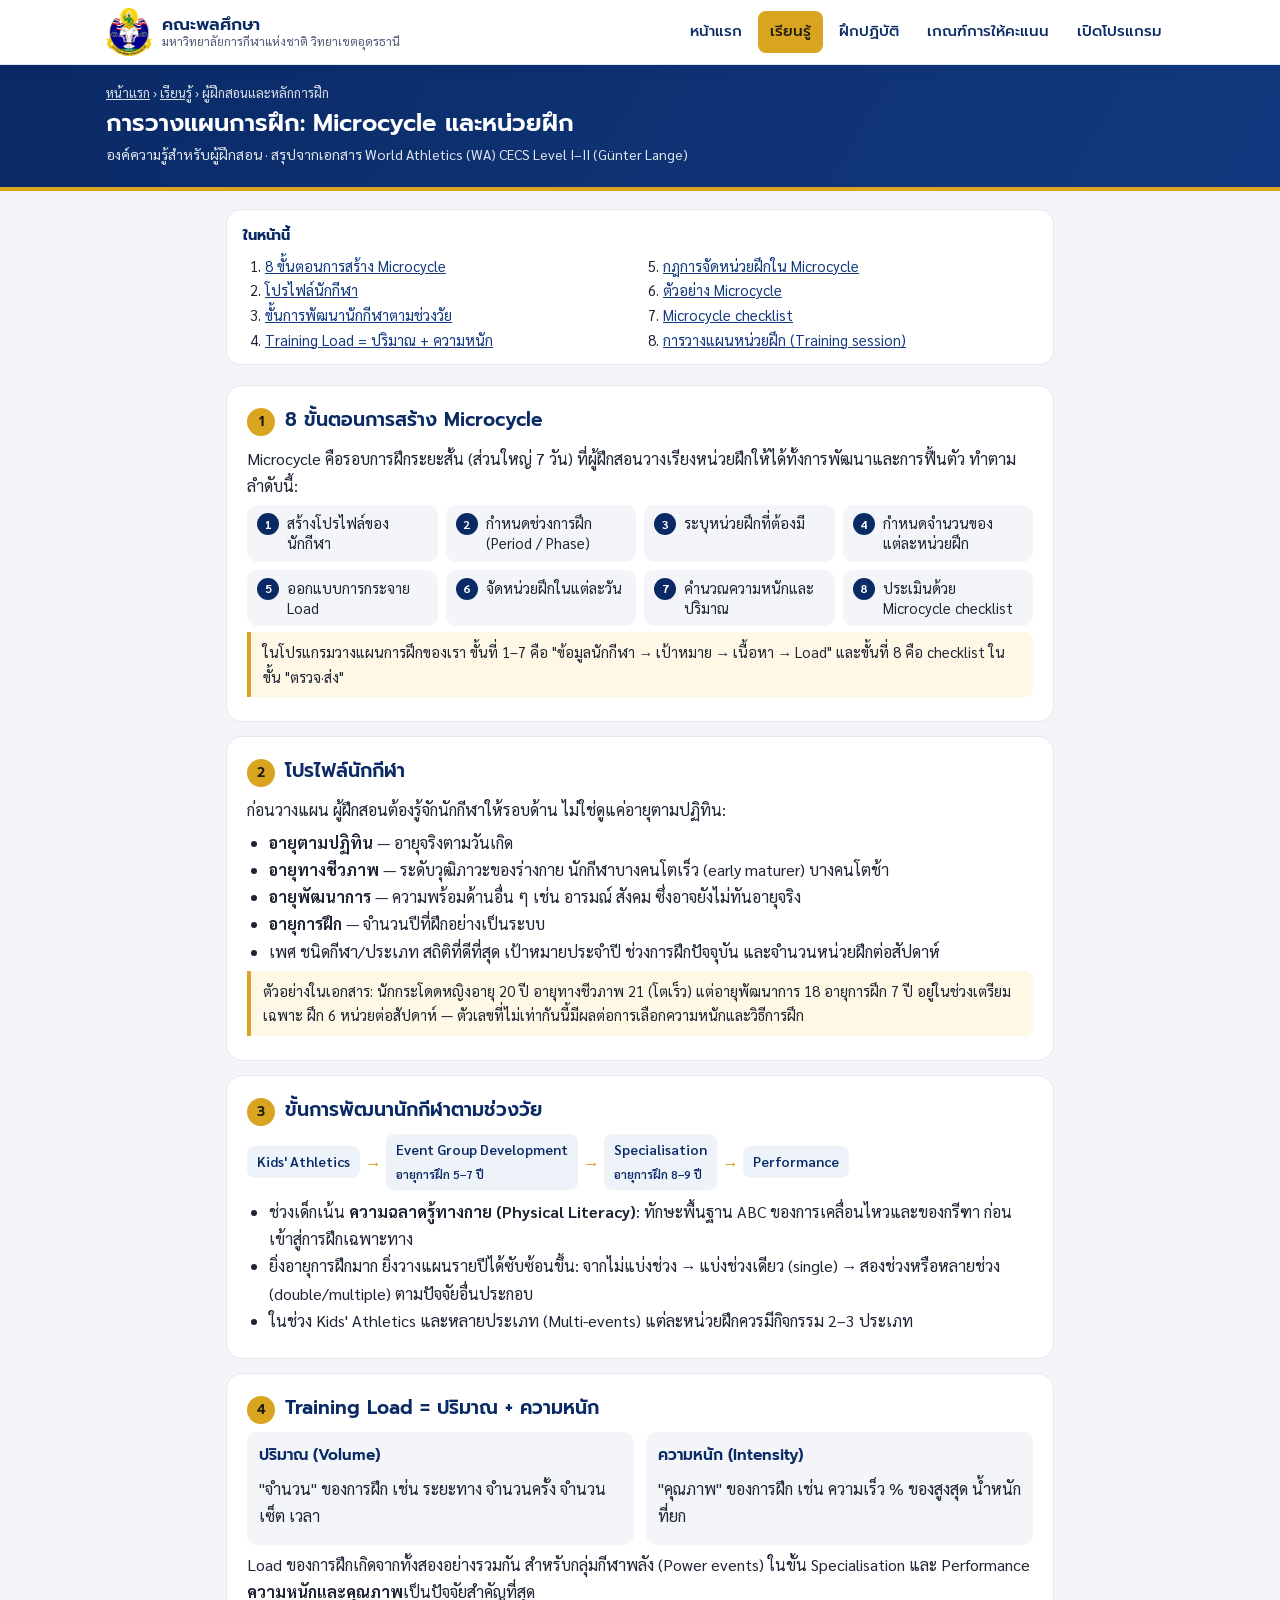
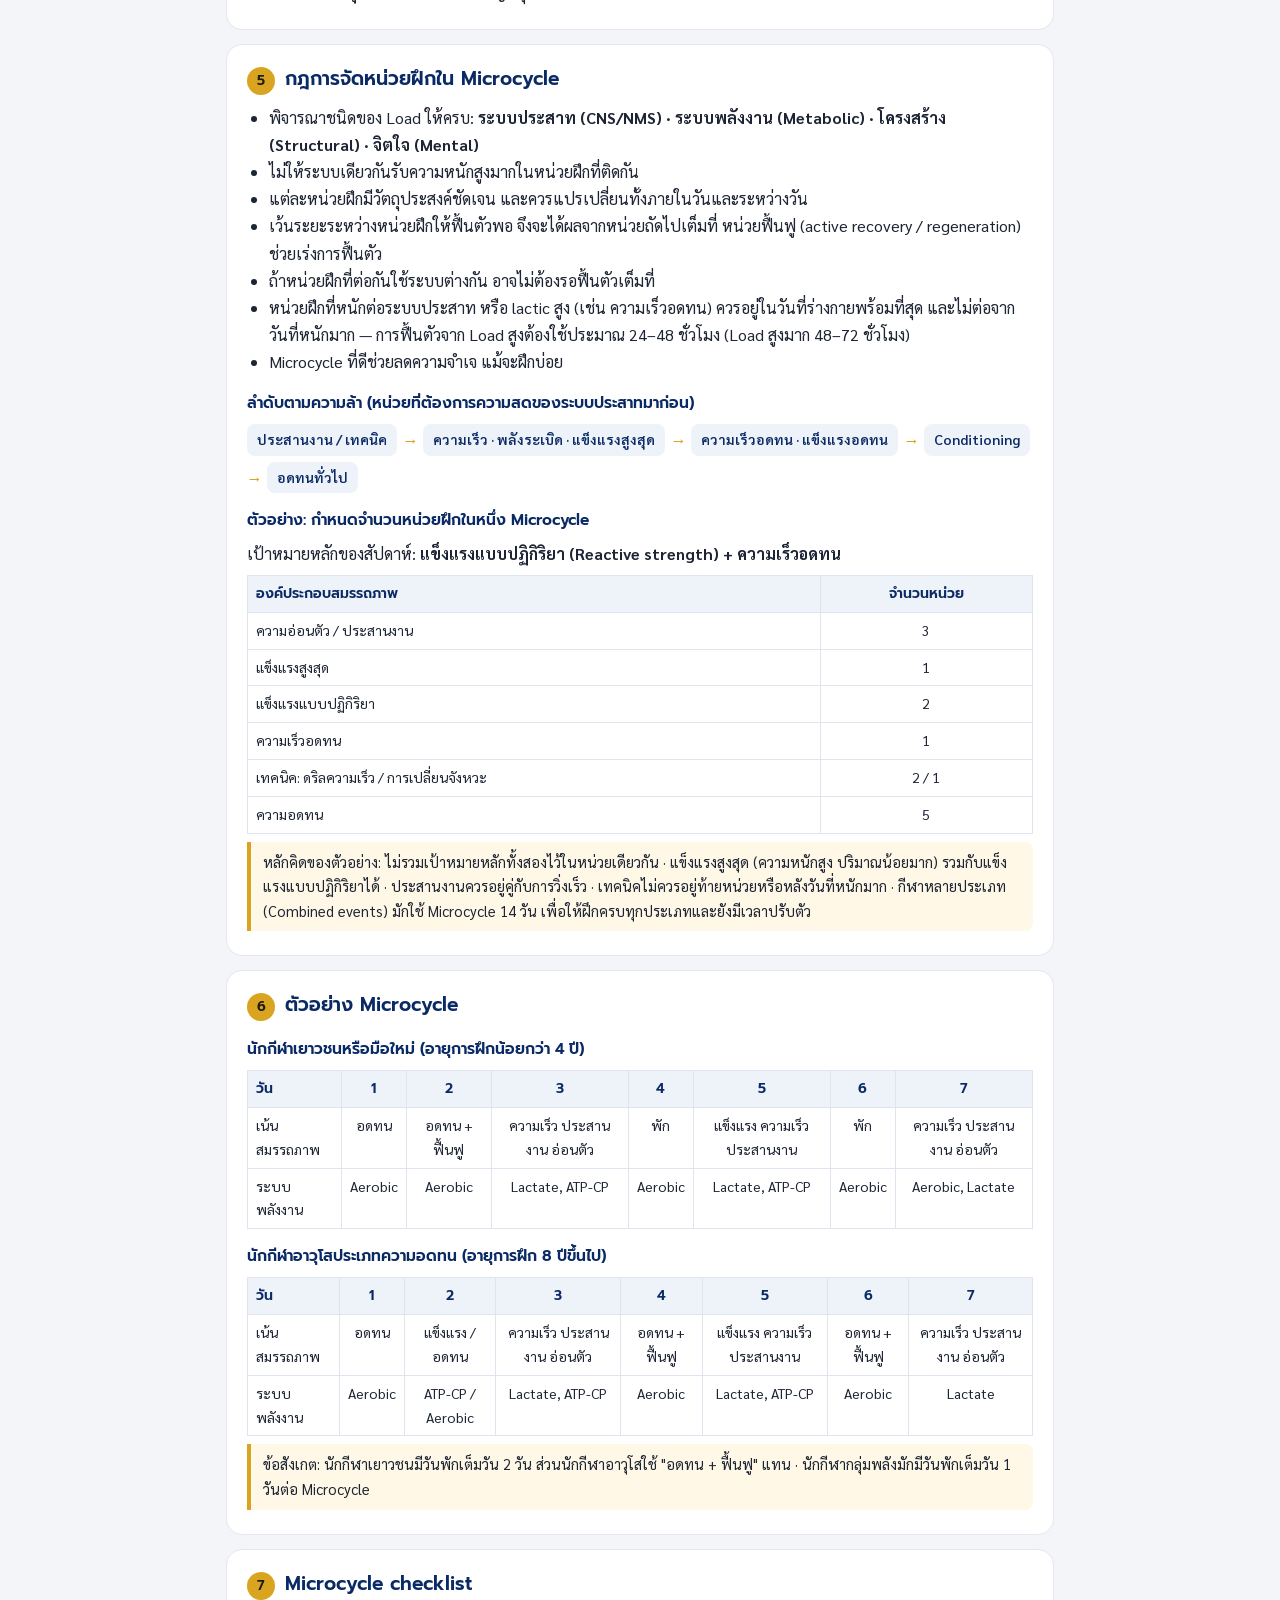
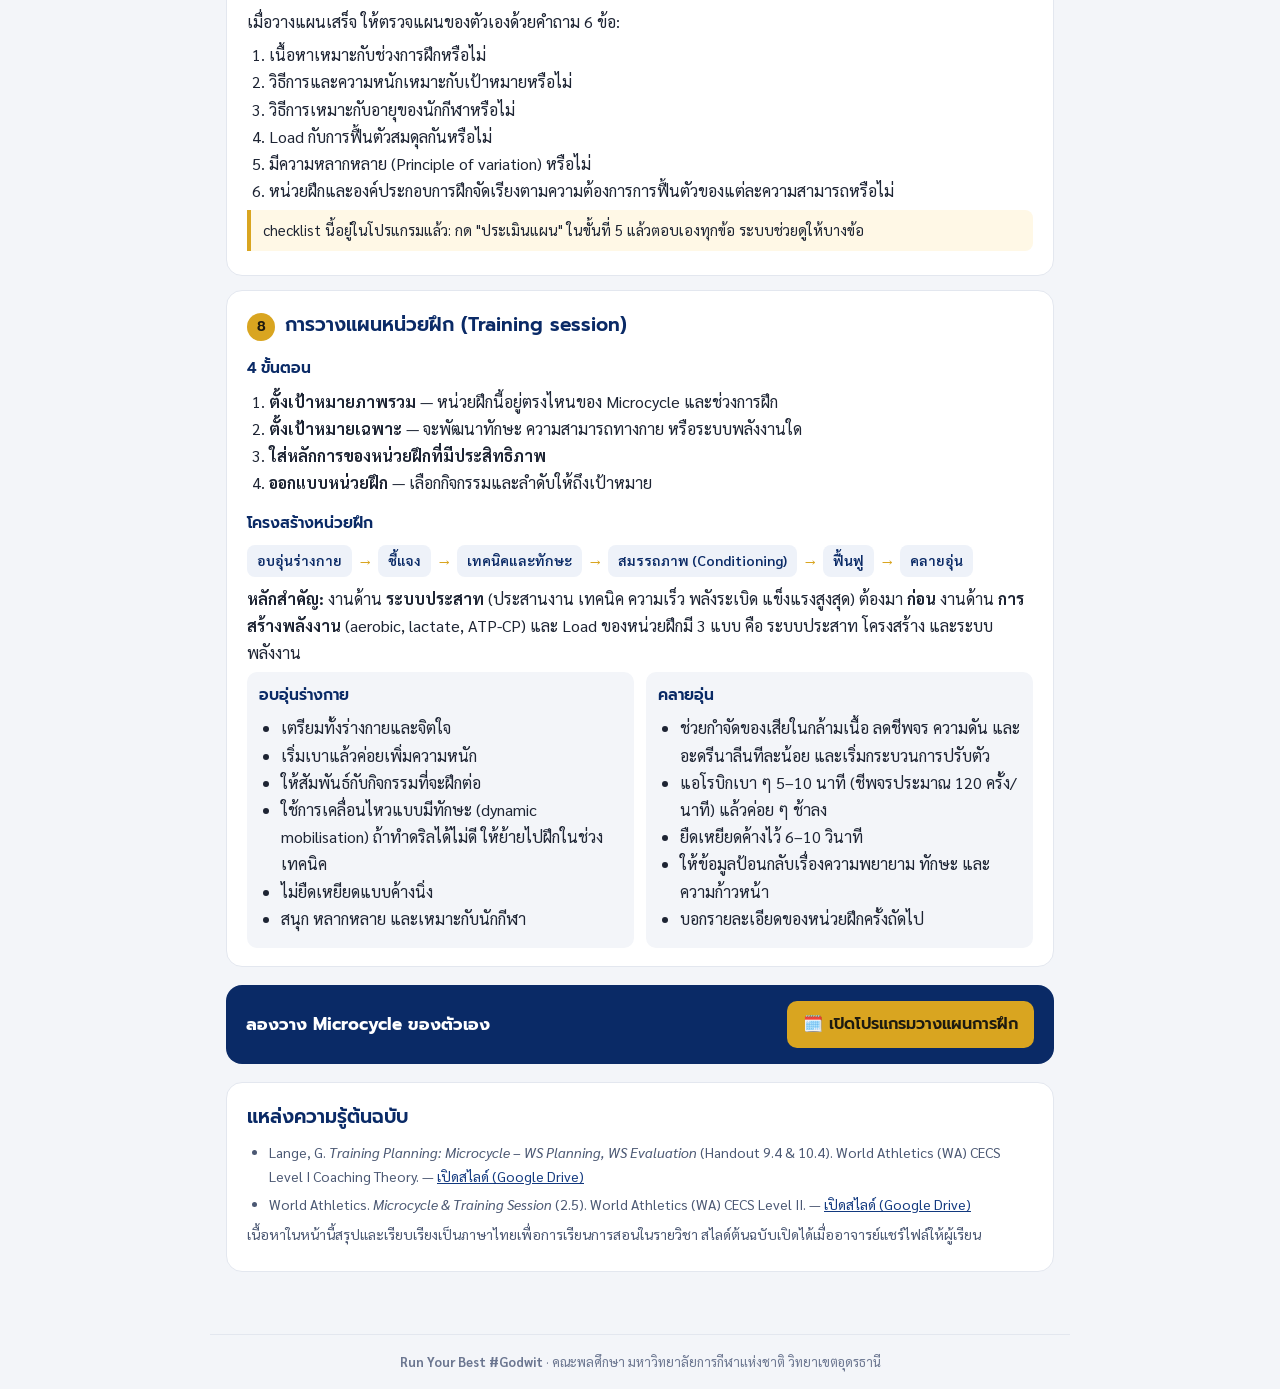
==== learn-planning.html @ 6d419b67 "Add knowledge page: training planning (microcycle and training session) Thai summary of the WA CECS " ====
<!DOCTYPE html>
<html lang="th">
<head>
<meta charset="utf-8">
<meta name="viewport" content="width=device-width, initial-scale=1">
<title>การวางแผนการฝึก: Microcycle และหน่วยฝึก · คณะพลศึกษา</title>
<meta name="description" content="องค์ความรู้สำหรับผู้ฝึกสอน: 8 ขั้นตอนการสร้าง Microcycle, โปรไฟล์นักกีฬา, Training Load, ตัวอย่าง Microcycle, checklist และการวางแผนหน่วยฝึก (World Athletics CECS)">
<style>
  /* หน้าองค์ความรู้: สรุปภาษาไทยจากเอกสารประกอบการสอน World Athletics CECS (G. Lange) — ใช้ theme.css ร่วมกับหน้าแรก */
  * { box-sizing: border-box; }
  body { margin: 0; color: #1d2433; line-height: 1.7; }
  main { max-width: 860px; margin: 0 auto; padding: 18px 16px 48px; }
  a { color: var(--brand-navy-2); }
  .toc { background: #fff; border: 1px solid #e3e7ef; border-radius: 14px; padding: 12px 16px; margin-bottom: 20px; font-size: 14.5px; }
  .toc b { font-family: 'Prompt', sans-serif; color: var(--brand-navy); }
  .toc ol { margin: 6px 0 0; padding-left: 22px; columns: 2; column-gap: 24px; }
  .toc li { break-inside: avoid; }
  section.k { background: #fff; border: 1px solid #e3e7ef; border-radius: 16px; padding: 18px 20px; margin-bottom: 14px; scroll-margin-top: 80px; }
  section.k h2 { margin: 0 0 8px; font-size: 19px; color: var(--brand-navy); display: flex; gap: 10px; align-items: baseline; }
  section.k h2 .no { flex: none; width: 28px; height: 28px; border-radius: 50%; background: var(--brand-gold); color: #1d1a10; display: grid; place-items: center; font-size: 14px; }
  section.k h3 { font-family: 'Prompt', sans-serif; font-weight: 600; font-size: 15.5px; color: var(--brand-navy); margin: 14px 0 4px; }
  section.k p { margin: 6px 0; }
  section.k ul, section.k ol { margin: 6px 0; padding-left: 22px; }
  .steps8 { counter-reset: s; list-style: none; padding: 0 !important; display: grid; grid-template-columns: repeat(auto-fill, minmax(180px, 1fr)); gap: 8px; }
  .steps8 li { counter-increment: s; background: #f3f5f9; border-radius: 10px; padding: 8px 10px 8px 40px; position: relative; font-size: 14.5px; line-height: 1.4; }
  .steps8 li::before { content: counter(s); position: absolute; left: 10px; top: 8px; width: 22px; height: 22px; border-radius: 50%; background: var(--brand-navy); color: #fff; display: grid; place-items: center; font-size: 12px; font-weight: 700; }
  .tbl { overflow-x: auto; margin: 8px 0; }
  table { border-collapse: collapse; width: 100%; font-size: 14px; min-width: 520px; }
  th, td { border: 1px solid #dfe4ee; padding: 6px 8px; text-align: center; vertical-align: top; }
  th { background: #eef2f9; color: var(--brand-navy); font-family: 'Prompt', sans-serif; font-weight: 600; }
  td.l, th.l { text-align: left; }
  .flow { display: flex; flex-wrap: wrap; gap: 6px; align-items: center; margin: 8px 0; }
  .flow span { background: #eef2f9; color: var(--brand-navy); border-radius: 8px; padding: 4px 10px; font-size: 14px; font-weight: 600; }
  .flow b { color: var(--brand-gold); }
  .note { background: #fff8e6; border-left: 4px solid var(--brand-gold); padding: 8px 12px; border-radius: 0 8px 8px 0; font-size: 14.5px; margin: 10px 0; }
  .two { display: grid; grid-template-columns: 1fr 1fr; gap: 12px; }
  .two > div { background: #f3f5f9; border-radius: 10px; padding: 10px 12px; }
  .two h3 { margin-top: 0 !important; }
  .try { display: flex; flex-wrap: wrap; gap: 10px; align-items: center; justify-content: space-between; background: var(--brand-navy); color: #fff; border-radius: 16px; padding: 16px 20px; margin: 18px 0; }
  .try b { font-family: 'Prompt', sans-serif; font-size: 17px; }
  .try a { background: var(--brand-gold); color: #1d1a10; text-decoration: none; font-family: 'Prompt', sans-serif; font-weight: 600; padding: 10px 16px; border-radius: 10px; }
  .src { font-size: 14px; color: #4b5873; }
  .src li { margin-bottom: 4px; }
  footer { max-width: 860px; margin: 0 auto; padding: 16px; border-top: 1px solid #e3e7ef; color: #6b7690; font-size: 13px; text-align: center; }
  @media (max-width: 640px) { .toc ol { columns: 1; } .two { grid-template-columns: 1fr; } section.k { padding: 14px; } }
</style>
<link rel="stylesheet" href="theme.css">
<link rel="icon" href="logo-mark.png">
</head>
<body>
<header class="site"><div class="wrap">
  <a class="brand" href="index.html"><img src="logo-mark.png" alt="ตรามหาวิทยาลัยการกีฬาแห่งชาติ"><span><b>คณะพลศึกษา</b><small>มหาวิทยาลัยการกีฬาแห่งชาติ วิทยาเขตอุดรธานี</small></span></a>
  <nav aria-label="เมนูหลัก"><a href="index.html">หน้าแรก</a><a href="index.html#learn" aria-current="page">เรียนรู้</a><a href="index.html#practice">ฝึกปฏิบัติ</a><a href="index.html#rubric">เกณฑ์การให้คะแนน</a><a href="planner.html">เปิดโปรแกรม</a></nav>
</div></header>
<section class="band"><div class="wrap"><div class="titles"><div class="crumb"><a href="index.html">หน้าแรก</a> › <a href="index.html#learn">เรียนรู้</a> › ผู้ฝึกสอนและหลักการฝึก</div><h1>การวางแผนการฝึก: Microcycle และหน่วยฝึก</h1><p>องค์ความรู้สำหรับผู้ฝึกสอน · สรุปจากเอกสาร World Athletics (WA) CECS Level I–II (Günter Lange)</p></div></div></section>

<main>
  <nav class="toc" aria-label="สารบัญ"><b>ในหน้านี้</b>
    <ol>
      <li><a href="#s1">8 ขั้นตอนการสร้าง Microcycle</a></li>
      <li><a href="#s2">โปรไฟล์นักกีฬา</a></li>
      <li><a href="#s3">ขั้นการพัฒนานักกีฬาตามช่วงวัย</a></li>
      <li><a href="#s4">Training Load = ปริมาณ + ความหนัก</a></li>
      <li><a href="#s5">กฎการจัดหน่วยฝึกใน Microcycle</a></li>
      <li><a href="#s6">ตัวอย่าง Microcycle</a></li>
      <li><a href="#s7">Microcycle checklist</a></li>
      <li><a href="#s8">การวางแผนหน่วยฝึก (Training session)</a></li>
    </ol>
  </nav>

  <section class="k" id="s1"><h2><span class="no">1</span>8 ขั้นตอนการสร้าง Microcycle</h2>
    <p>Microcycle คือรอบการฝึกระยะสั้น (ส่วนใหญ่ 7 วัน) ที่ผู้ฝึกสอนวางเรียงหน่วยฝึกให้ได้ทั้งการพัฒนาและการฟื้นตัว ทำตามลำดับนี้:</p>
    <ol class="steps8">
      <li>สร้างโปรไฟล์ของนักกีฬา</li>
      <li>กำหนดช่วงการฝึก (Period / Phase)</li>
      <li>ระบุหน่วยฝึกที่ต้องมี</li>
      <li>กำหนดจำนวนของแต่ละหน่วยฝึก</li>
      <li>ออกแบบการกระจาย Load</li>
      <li>จัดหน่วยฝึกในแต่ละวัน</li>
      <li>คำนวณความหนักและปริมาณ</li>
      <li>ประเมินด้วย Microcycle checklist</li>
    </ol>
    <p class="note">ในโปรแกรมวางแผนการฝึกของเรา ขั้นที่ 1–7 คือ "ข้อมูลนักกีฬา → เป้าหมาย → เนื้อหา → Load" และขั้นที่ 8 คือ checklist ในขั้น "ตรวจ·ส่ง"</p>
  </section>

  <section class="k" id="s2"><h2><span class="no">2</span>โปรไฟล์นักกีฬา</h2>
    <p>ก่อนวางแผน ผู้ฝึกสอนต้องรู้จักนักกีฬาให้รอบด้าน ไม่ใช่ดูแค่อายุตามปฏิทิน:</p>
    <ul>
      <li><b>อายุตามปฏิทิน</b> — อายุจริงตามวันเกิด</li>
      <li><b>อายุทางชีวภาพ</b> — ระดับวุฒิภาวะของร่างกาย นักกีฬาบางคนโตเร็ว (early maturer) บางคนโตช้า</li>
      <li><b>อายุพัฒนาการ</b> — ความพร้อมด้านอื่น ๆ เช่น อารมณ์ สังคม ซึ่งอาจยังไม่ทันอายุจริง</li>
      <li><b>อายุการฝึก</b> — จำนวนปีที่ฝึกอย่างเป็นระบบ</li>
      <li>เพศ ชนิดกีฬา/ประเภท สถิติที่ดีที่สุด เป้าหมายประจำปี ช่วงการฝึกปัจจุบัน และจำนวนหน่วยฝึกต่อสัปดาห์</li>
    </ul>
    <p class="note">ตัวอย่างในเอกสาร: นักกระโดดหญิงอายุ 20 ปี อายุทางชีวภาพ 21 (โตเร็ว) แต่อายุพัฒนาการ 18 อายุการฝึก 7 ปี อยู่ในช่วงเตรียมเฉพาะ ฝึก 6 หน่วยต่อสัปดาห์ — ตัวเลขที่ไม่เท่ากันนี้มีผลต่อการเลือกความหนักและวิธีการฝึก</p>
  </section>

  <section class="k" id="s3"><h2><span class="no">3</span>ขั้นการพัฒนานักกีฬาตามช่วงวัย</h2>
    <div class="flow"><span>Kids' Athletics</span><b>→</b><span>Event Group Development<br><small>อายุการฝึก 5–7 ปี</small></span><b>→</b><span>Specialisation<br><small>อายุการฝึก 8–9 ปี</small></span><b>→</b><span>Performance</span></div>
    <ul>
      <li>ช่วงเด็กเน้น <b>ความฉลาดรู้ทางกาย (Physical Literacy)</b>: ทักษะพื้นฐาน ABC ของการเคลื่อนไหวและของกรีฑา ก่อนเข้าสู่การฝึกเฉพาะทาง</li>
      <li>ยิ่งอายุการฝึกมาก ยิ่งวางแผนรายปีได้ซับซ้อนขึ้น: จากไม่แบ่งช่วง → แบ่งช่วงเดียว (single) → สองช่วงหรือหลายช่วง (double/multiple) ตามปัจจัยอื่นประกอบ</li>
      <li>ในช่วง Kids' Athletics และหลายประเภท (Multi-events) แต่ละหน่วยฝึกควรมีกิจกรรม 2–3 ประเภท</li>
    </ul>
  </section>

  <section class="k" id="s4"><h2><span class="no">4</span>Training Load = ปริมาณ + ความหนัก</h2>
    <div class="two">
      <div><h3>ปริมาณ (Volume)</h3><p>"จำนวน" ของการฝึก เช่น ระยะทาง จำนวนครั้ง จำนวนเซ็ต เวลา</p></div>
      <div><h3>ความหนัก (Intensity)</h3><p>"คุณภาพ" ของการฝึก เช่น ความเร็ว % ของสูงสุด น้ำหนักที่ยก</p></div>
    </div>
    <p>Load ของการฝึกเกิดจากทั้งสองอย่างรวมกัน สำหรับกลุ่มกีฬาพลัง (Power events) ในขั้น Specialisation และ Performance <b>ความหนักและคุณภาพ</b>เป็นปัจจัยสำคัญที่สุด</p>
  </section>

  <section class="k" id="s5"><h2><span class="no">5</span>กฎการจัดหน่วยฝึกใน Microcycle</h2>
    <ul>
      <li>พิจารณาชนิดของ Load ให้ครบ: <b>ระบบประสาท (CNS/NMS) · ระบบพลังงาน (Metabolic) · โครงสร้าง (Structural) · จิตใจ (Mental)</b></li>
      <li>ไม่ให้ระบบเดียวกันรับความหนักสูงมากในหน่วยฝึกที่ติดกัน</li>
      <li>แต่ละหน่วยฝึกมีวัตถุประสงค์ชัดเจน และควรแปรเปลี่ยนทั้งภายในวันและระหว่างวัน</li>
      <li>เว้นระยะระหว่างหน่วยฝึกให้ฟื้นตัวพอ จึงจะได้ผลจากหน่วยถัดไปเต็มที่ หน่วยฟื้นฟู (active recovery / regeneration) ช่วยเร่งการฟื้นตัว</li>
      <li>ถ้าหน่วยฝึกที่ต่อกันใช้ระบบต่างกัน อาจไม่ต้องรอฟื้นตัวเต็มที่</li>
      <li>หน่วยฝึกที่หนักต่อระบบประสาท หรือ lactic สูง (เช่น ความเร็วอดทน) ควรอยู่ในวันที่ร่างกายพร้อมที่สุด และไม่ต่อจากวันที่หนักมาก — การฟื้นตัวจาก Load สูงต้องใช้ประมาณ 24–48 ชั่วโมง (Load สูงมาก 48–72 ชั่วโมง)</li>
      <li>Microcycle ที่ดีช่วยลดความจำเจ แม้จะฝึกบ่อย</li>
    </ul>
    <h3>ลำดับตามความล้า (หน่วยที่ต้องการความสดของระบบประสาทมาก่อน)</h3>
    <div class="flow"><span>ประสานงาน / เทคนิค</span><b>→</b><span>ความเร็ว · พลังระเบิด · แข็งแรงสูงสุด</span><b>→</b><span>ความเร็วอดทน · แข็งแรงอดทน</span><b>→</b><span>Conditioning</span><b>→</b><span>อดทนทั่วไป</span></div>
    <h3>ตัวอย่าง: กำหนดจำนวนหน่วยฝึกในหนึ่ง Microcycle</h3>
    <p>เป้าหมายหลักของสัปดาห์: <b>แข็งแรงแบบปฏิกิริยา (Reactive strength) + ความเร็วอดทน</b></p>
    <div class="tbl"><table><thead><tr><th class="l">องค์ประกอบสมรรถภาพ</th><th>จำนวนหน่วย</th></tr></thead><tbody>
      <tr><td class="l">ความอ่อนตัว / ประสานงาน</td><td>3</td></tr><tr><td class="l">แข็งแรงสูงสุด</td><td>1</td></tr><tr><td class="l">แข็งแรงแบบปฏิกิริยา</td><td>2</td></tr>
      <tr><td class="l">ความเร็วอดทน</td><td>1</td></tr><tr><td class="l">เทคนิค: ดริลความเร็ว / การเปลี่ยนจังหวะ</td><td>2 / 1</td></tr><tr><td class="l">ความอดทน</td><td>5</td></tr>
    </tbody></table></div>
    <p class="note">หลักคิดของตัวอย่าง: ไม่รวมเป้าหมายหลักทั้งสองไว้ในหน่วยเดียวกัน · แข็งแรงสูงสุด (ความหนักสูง ปริมาณน้อยมาก) รวมกับแข็งแรงแบบปฏิกิริยาได้ · ประสานงานควรอยู่คู่กับการวิ่งเร็ว · เทคนิคไม่ควรอยู่ท้ายหน่วยหรือหลังวันที่หนักมาก · กีฬาหลายประเภท (Combined events) มักใช้ Microcycle 14 วัน เพื่อให้ฝึกครบทุกประเภทและยังมีเวลาปรับตัว</p>
  </section>

  <section class="k" id="s6"><h2><span class="no">6</span>ตัวอย่าง Microcycle</h2>
    <h3>นักกีฬาเยาวชนหรือมือใหม่ (อายุการฝึกน้อยกว่า 4 ปี)</h3>
    <div class="tbl"><table><thead><tr><th class="l">วัน</th><th>1</th><th>2</th><th>3</th><th>4</th><th>5</th><th>6</th><th>7</th></tr></thead><tbody>
      <tr><td class="l">เน้นสมรรถภาพ</td><td>อดทน</td><td>อดทน + ฟื้นฟู</td><td>ความเร็ว ประสานงาน อ่อนตัว</td><td>พัก</td><td>แข็งแรง ความเร็ว ประสานงาน</td><td>พัก</td><td>ความเร็ว ประสานงาน อ่อนตัว</td></tr>
      <tr><td class="l">ระบบพลังงาน</td><td>Aerobic</td><td>Aerobic</td><td>Lactate, ATP-CP</td><td>Aerobic</td><td>Lactate, ATP-CP</td><td>Aerobic</td><td>Aerobic, Lactate</td></tr>
    </tbody></table></div>
    <h3>นักกีฬาอาวุโสประเภทความอดทน (อายุการฝึก 8 ปีขึ้นไป)</h3>
    <div class="tbl"><table><thead><tr><th class="l">วัน</th><th>1</th><th>2</th><th>3</th><th>4</th><th>5</th><th>6</th><th>7</th></tr></thead><tbody>
      <tr><td class="l">เน้นสมรรถภาพ</td><td>อดทน</td><td>แข็งแรง / อดทน</td><td>ความเร็ว ประสานงาน อ่อนตัว</td><td>อดทน + ฟื้นฟู</td><td>แข็งแรง ความเร็ว ประสานงาน</td><td>อดทน + ฟื้นฟู</td><td>ความเร็ว ประสานงาน อ่อนตัว</td></tr>
      <tr><td class="l">ระบบพลังงาน</td><td>Aerobic</td><td>ATP-CP / Aerobic</td><td>Lactate, ATP-CP</td><td>Aerobic</td><td>Lactate, ATP-CP</td><td>Aerobic</td><td>Lactate</td></tr>
    </tbody></table></div>
    <p class="note">ข้อสังเกต: นักกีฬาเยาวชนมีวันพักเต็มวัน 2 วัน ส่วนนักกีฬาอาวุโสใช้ "อดทน + ฟื้นฟู" แทน · นักกีฬากลุ่มพลังมักมีวันพักเต็มวัน 1 วันต่อ Microcycle</p>
  </section>

  <section class="k" id="s7"><h2><span class="no">7</span>Microcycle checklist</h2>
    <p>เมื่อวางแผนเสร็จ ให้ตรวจแผนของตัวเองด้วยคำถาม 6 ข้อ:</p>
    <ol>
      <li>เนื้อหาเหมาะกับช่วงการฝึกหรือไม่</li>
      <li>วิธีการและความหนักเหมาะกับเป้าหมายหรือไม่</li>
      <li>วิธีการเหมาะกับอายุของนักกีฬาหรือไม่</li>
      <li>Load กับการฟื้นตัวสมดุลกันหรือไม่</li>
      <li>มีความหลากหลาย (Principle of variation) หรือไม่</li>
      <li>หน่วยฝึกและองค์ประกอบการฝึกจัดเรียงตามความต้องการการฟื้นตัวของแต่ละความสามารถหรือไม่</li>
    </ol>
    <p class="note">checklist นี้อยู่ในโปรแกรมแล้ว: กด "ประเมินแผน" ในขั้นที่ 5 แล้วตอบเองทุกข้อ ระบบช่วยดูให้บางข้อ</p>
  </section>

  <section class="k" id="s8"><h2><span class="no">8</span>การวางแผนหน่วยฝึก (Training session)</h2>
    <h3>4 ขั้นตอน</h3>
    <ol>
      <li><b>ตั้งเป้าหมายภาพรวม</b> — หน่วยฝึกนี้อยู่ตรงไหนของ Microcycle และช่วงการฝึก</li>
      <li><b>ตั้งเป้าหมายเฉพาะ</b> — จะพัฒนาทักษะ ความสามารถทางกาย หรือระบบพลังงานใด</li>
      <li><b>ใส่หลักการของหน่วยฝึกที่มีประสิทธิภาพ</b></li>
      <li><b>ออกแบบหน่วยฝึก</b> — เลือกกิจกรรมและลำดับให้ถึงเป้าหมาย</li>
    </ol>
    <h3>โครงสร้างหน่วยฝึก</h3>
    <div class="flow"><span>อบอุ่นร่างกาย</span><b>→</b><span>ชี้แจง</span><b>→</b><span>เทคนิคและทักษะ</span><b>→</b><span>สมรรถภาพ (Conditioning)</span><b>→</b><span>ฟื้นฟู</span><b>→</b><span>คลายอุ่น</span></div>
    <p><b>หลักสำคัญ:</b> งานด้าน <b>ระบบประสาท</b> (ประสานงาน เทคนิค ความเร็ว พลังระเบิด แข็งแรงสูงสุด) ต้องมา <b>ก่อน</b> งานด้าน <b>การสร้างพลังงาน</b> (aerobic, lactate, ATP-CP) และ Load ของหน่วยฝึกมี 3 แบบ คือ ระบบประสาท โครงสร้าง และระบบพลังงาน</p>
    <div class="two">
      <div><h3>อบอุ่นร่างกาย</h3><ul>
        <li>เตรียมทั้งร่างกายและจิตใจ</li><li>เริ่มเบาแล้วค่อยเพิ่มความหนัก</li><li>ให้สัมพันธ์กับกิจกรรมที่จะฝึกต่อ</li>
        <li>ใช้การเคลื่อนไหวแบบมีทักษะ (dynamic mobilisation) ถ้าทำดริลได้ไม่ดี ให้ย้ายไปฝึกในช่วงเทคนิค</li><li>ไม่ยืดเหยียดแบบค้างนิ่ง</li><li>สนุก หลากหลาย และเหมาะกับนักกีฬา</li></ul></div>
      <div><h3>คลายอุ่น</h3><ul>
        <li>ช่วยกำจัดของเสียในกล้ามเนื้อ ลดชีพจร ความดัน และอะดรีนาลีนทีละน้อย และเริ่มกระบวนการปรับตัว</li>
        <li>แอโรบิกเบา ๆ 5–10 นาที (ชีพจรประมาณ 120 ครั้ง/นาที) แล้วค่อย ๆ ช้าลง</li><li>ยืดเหยียดค้างไว้ 6–10 วินาที</li>
        <li>ให้ข้อมูลป้อนกลับเรื่องความพยายาม ทักษะ และความก้าวหน้า</li><li>บอกรายละเอียดของหน่วยฝึกครั้งถัดไป</li></ul></div>
    </div>
  </section>

  <div class="try"><b>ลองวาง Microcycle ของตัวเอง</b><a href="planner.html">🗓️ เปิดโปรแกรมวางแผนการฝึก</a></div>

  <section class="k"><h2>แหล่งความรู้ต้นฉบับ</h2>
    <ul class="src">
      <li>Lange, G. <i>Training Planning: Microcycle – WS Planning, WS Evaluation</i> (Handout 9.4 &amp; 10.4). World Athletics (WA) CECS Level I Coaching Theory. — <a href="https://docs.google.com/presentation/d/1PDrDl83vwR1GBYzAQcIFHB4aH2LhPs_E/edit" target="_blank" rel="noopener">เปิดสไลด์ (Google Drive)</a></li>
      <li>World Athletics. <i>Microcycle &amp; Training Session</i> (2.5). World Athletics (WA) CECS Level II. — <a href="https://docs.google.com/presentation/d/1mPWjag68KGuIzygKaq6j7TI98h2fPupz/edit" target="_blank" rel="noopener">เปิดสไลด์ (Google Drive)</a></li>
    </ul>
    <p class="src">เนื้อหาในหน้านี้สรุปและเรียบเรียงเป็นภาษาไทยเพื่อการเรียนการสอนในรายวิชา สไลด์ต้นฉบับเปิดได้เมื่ออาจารย์แชร์ไฟล์ให้ผู้เรียน</p>
  </section>
</main>

<footer><b>Run Your Best #Godwit</b> · คณะพลศึกษา มหาวิทยาลัยการกีฬาแห่งชาติ วิทยาเขตอุดรธานี</footer>
</body>
</html>
---- theme.css ----
/* ธีมร่วมทุกหน้า — แถบเมนูขาว + ตรามหาวิทยาลัย, แถบหัวเรื่องสีกรมท่า, การ์ดมุมโค้ง
   โหลดหลัง <style> ของแต่ละหน้า จึงทับสไตล์หัวหน้าเดิม */
@import url('https://fonts.googleapis.com/css2?family=Prompt:wght@500;600;700&family=Sarabun:wght@400;600;700&display=swap');

:root {
  --brand-navy: #0a2a66;
  --brand-navy-2: #12397f;
  --brand-gold: #d9a520;
  --brand-gold-soft: #f6e7b8;
  --page-bg: #f3f5f9;
}

body { font-family: 'Sarabun', system-ui, sans-serif; }
body:not([data-dark]) { background: var(--page-bg); }   /* หน้าที่รองรับโหมดมืด (data-dark) กำหนดพื้นหลังเอง */

/* ---------- แถบเมนูด้านบน (ขาว) */
header.site {
  position: sticky; top: 0; z-index: 30;
  background: #fff; color: var(--brand-navy);
  padding: 0; border: 0; box-shadow: 0 1px 0 #e3e7ef, 0 4px 14px rgba(10, 42, 102, .06);
}
header.site .wrap { max-width: 1100px; margin: 0 auto; padding: 8px 16px; display: flex; align-items: center; gap: 16px; }
header.site .brand { display: flex; align-items: center; gap: 10px; text-decoration: none; color: inherit; min-width: 0; }
header.site .brand img { width: 46px; height: 48px; object-fit: contain; flex: none; }
header.site .brand b { display: block; font-family: 'Prompt', sans-serif; font-weight: 600; font-size: 17px; line-height: 1.2; }
header.site .brand small { display: block; font-size: 12px; color: #4b5873; line-height: 1.3; }
header.site nav { margin-left: auto; display: flex; gap: 4px; }
header.site nav a {
  font-family: 'Prompt', sans-serif; font-weight: 500; font-size: 15px; color: var(--brand-navy);
  text-decoration: none; padding: 8px 12px; border-radius: 8px; white-space: nowrap;
}
header.site nav a:hover { background: #eef2f9; }
header.site nav a[aria-current="page"] { background: var(--brand-gold); color: #1d1a10; }

/* ---------- แถบหัวเรื่องสีกรมท่า */
.band { background: linear-gradient(120deg, var(--brand-navy) 0%, var(--brand-navy-2) 100%); color: #fff; }
.band .wrap { max-width: 1100px; margin: 0 auto; padding: 18px 16px 20px; display: flex; align-items: flex-end; gap: 12px; flex-wrap: wrap; }
.band .titles { flex: 1; min-width: 0; }
.band .crumb { font-size: 13px; opacity: .85; margin-bottom: 4px; }
.band .crumb a { color: #fff; }
.band h1 { margin: 0; font-family: 'Prompt', sans-serif; font-weight: 600; font-size: 24px; line-height: 1.3; color: #fff; }
.band p, .band small { margin: 4px 0 0; font-size: 14px; opacity: .88; display: block; }
.band button { background: transparent; color: #fff; border: 1px solid rgba(255,255,255,.7); border-radius: 8px; padding: 8px 14px; font: inherit; font-weight: 600; width: auto; margin: 0; }
.band::after { content: ''; display: block; height: 4px; background: var(--brand-gold); }

/* ---------- การ์ดและปุ่ม */
.card { border-radius: 16px; box-shadow: 0 2px 10px rgba(10, 42, 102, .05); }
h2 { font-family: 'Prompt', sans-serif; font-weight: 600; }

@media (max-width: 720px) {
  header.site .wrap { flex-wrap: wrap; gap: 6px 12px; padding: 8px 12px 6px; }
  header.site .brand img { width: 40px; height: 42px; }
  header.site .brand b { font-size: 15px; }
  header.site nav { margin-left: 0; width: 100%; overflow-x: auto; scrollbar-width: none; padding-bottom: 2px; }
  header.site nav::-webkit-scrollbar { display: none; }
  header.site nav a { font-size: 14px; padding: 6px 10px; }
  .band .wrap { padding: 14px 12px 16px; }
  .band h1 { font-size: 20px; }
}

/* โหมดมืด — เฉพาะหน้าที่ประกาศ data-dark (Dashboard) */
@media (prefers-color-scheme: dark) {
  :root:not([data-theme="light"]) body[data-dark] header.site { background: #1a1d22; color: #eef1f7; box-shadow: 0 1px 0 #2b3038; }
  :root:not([data-theme="light"]) body[data-dark] header.site .brand small { color: #a9b2c3; }
  :root:not([data-theme="light"]) body[data-dark] header.site nav a { color: #dfe6f3; }
  :root:not([data-theme="light"]) body[data-dark] header.site nav a:hover { background: #262b33; }
  :root:not([data-theme="light"]) body[data-dark] .card { box-shadow: none; }
}
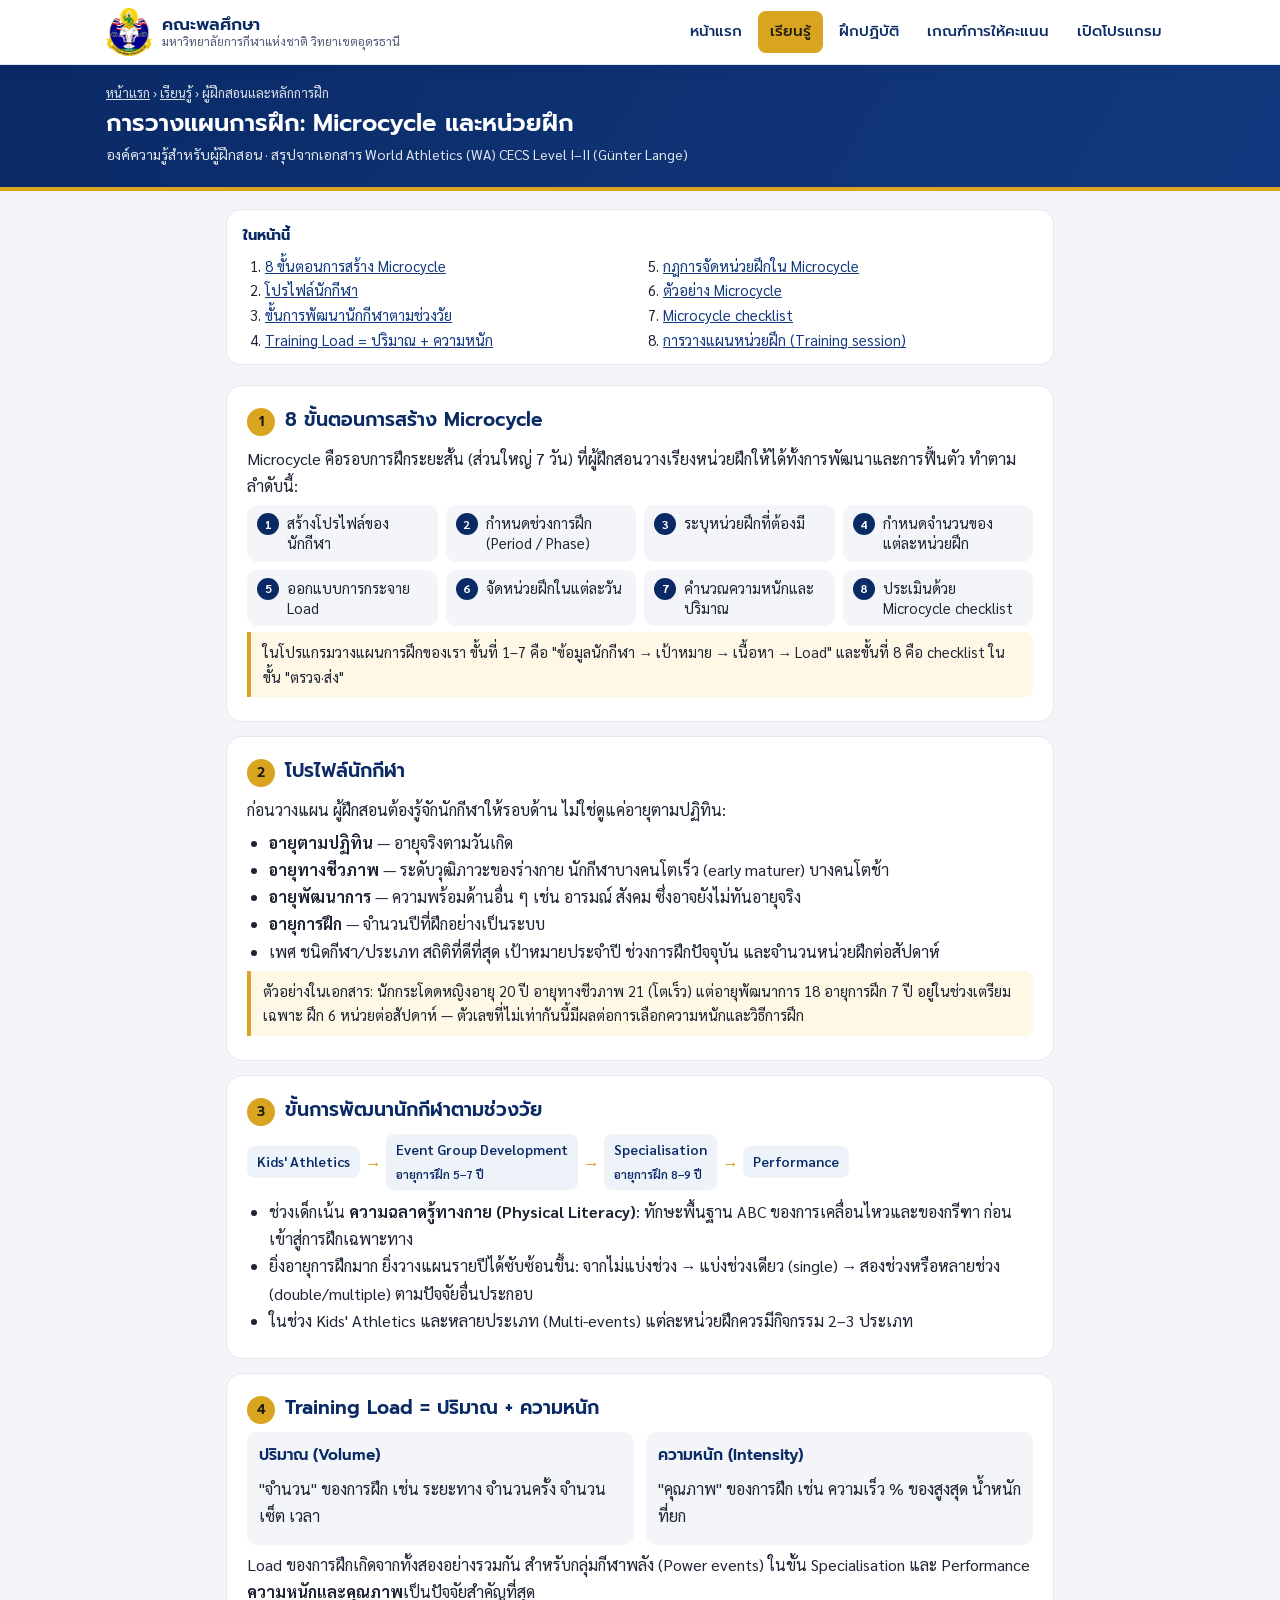
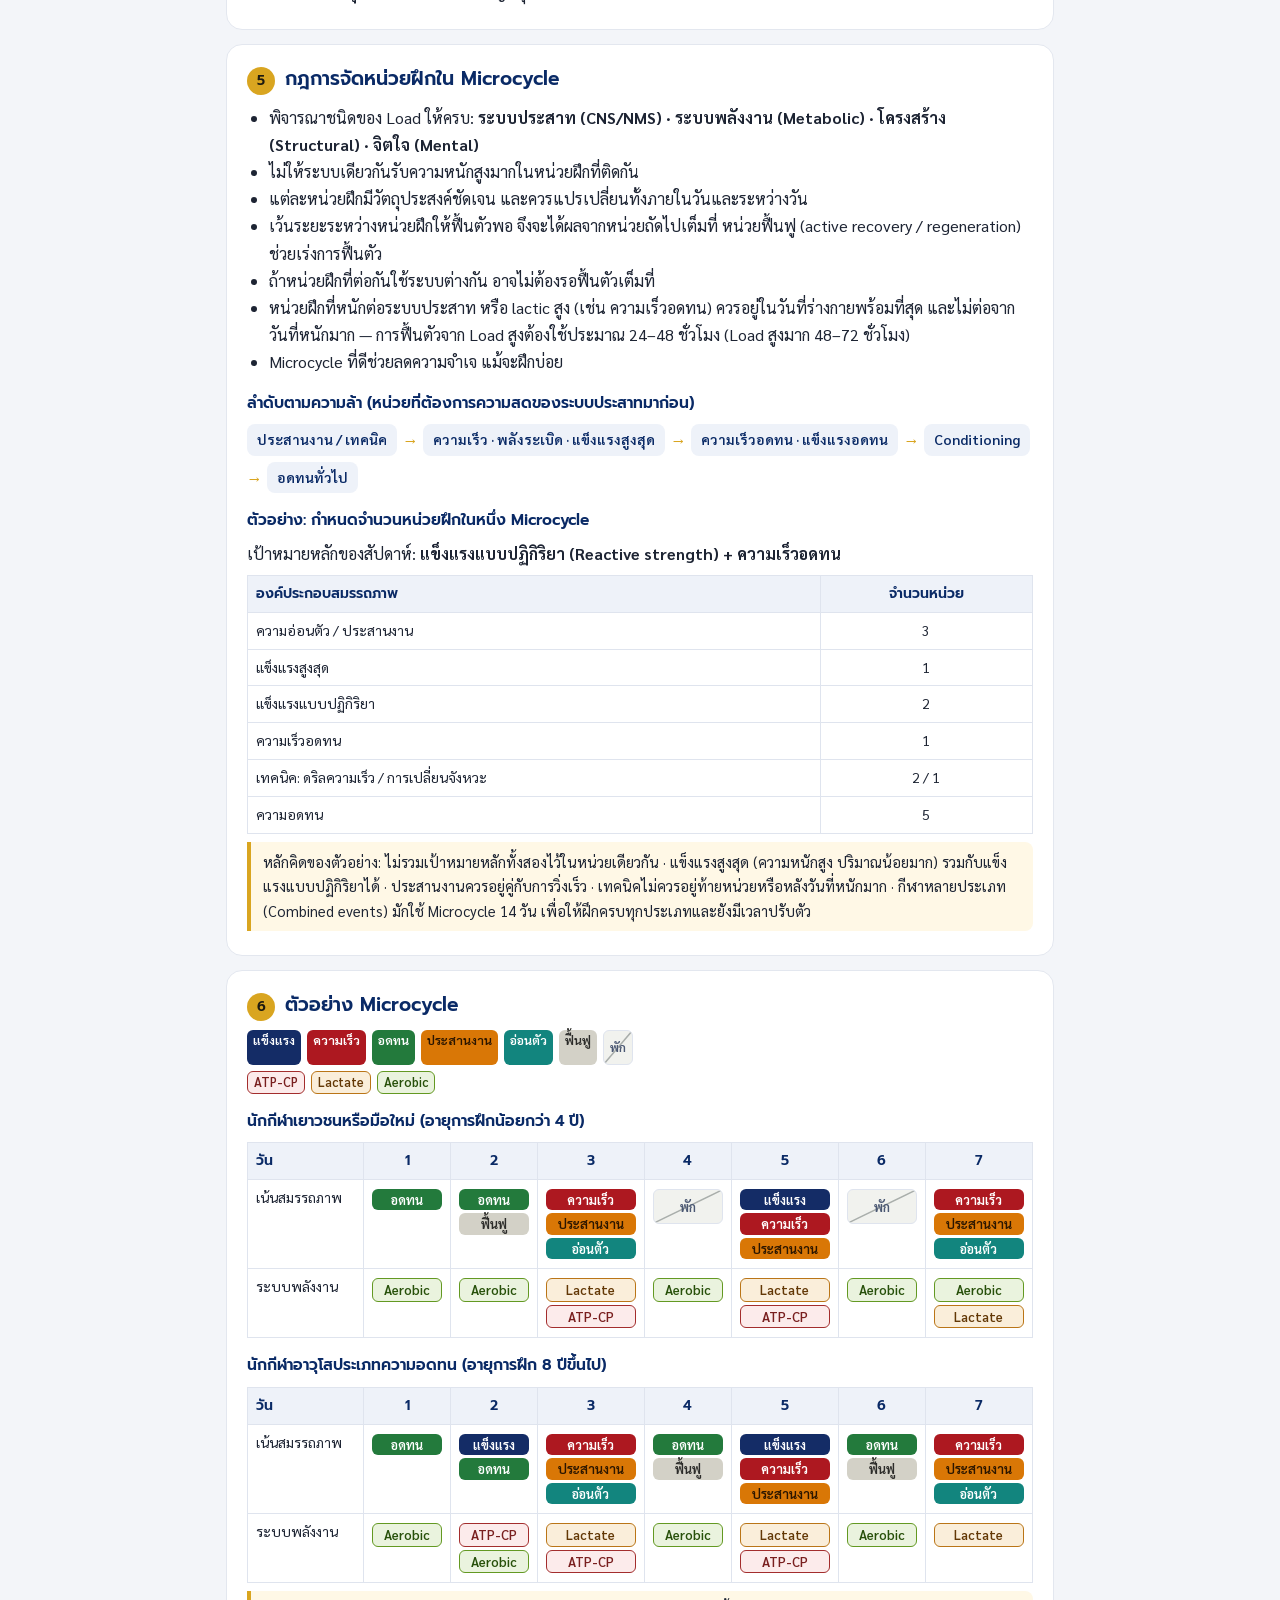
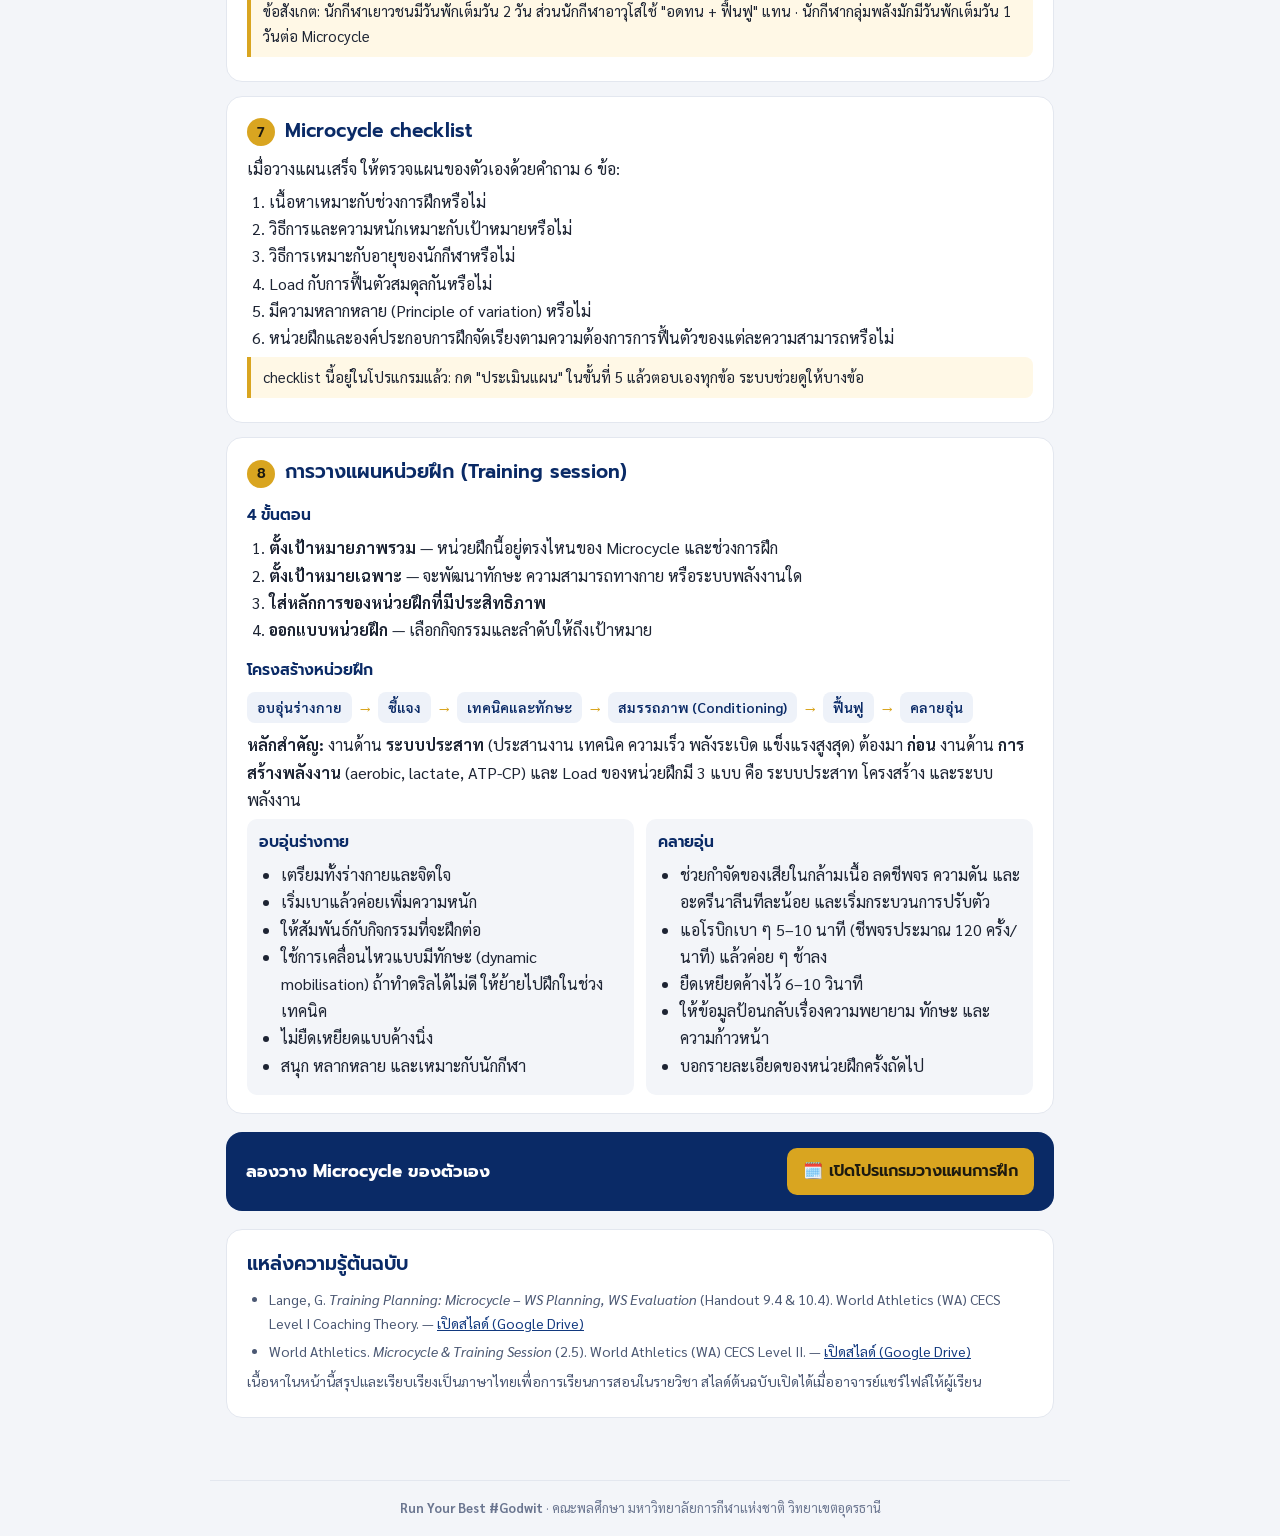
==== commit df6be920: "Home page in Thai/English/Chinese; color-coded microcycle examples - index.html: language switch (ไท" ====
--- a/learn-planning.html
+++ b/learn-planning.html
@@ -39,6 +39,15 @@
   .try { display: flex; flex-wrap: wrap; gap: 10px; align-items: center; justify-content: space-between; background: var(--brand-navy); color: #fff; border-radius: 16px; padding: 16px 20px; margin: 18px 0; }
   .try b { font-family: 'Prompt', sans-serif; font-size: 17px; }
   .try a { background: var(--brand-gold); color: #1d1a10; text-decoration: none; font-family: 'Prompt', sans-serif; font-weight: 600; padding: 10px 16px; border-radius: 10px; }
+  /* ตารางตัวอย่าง Microcycle: สีตามสมรรถภาพชุดเดียวกับโปรแกรม (แข็งแรง กรมท่า · ความเร็ว แดง · อดทน เขียว · ประสานงาน ส้มเหลือง · อ่อนตัว เขียวอมฟ้า · ฟื้นฟู เทา)
+     และสีระบบพลังงานชุดเดียวกับชิ้นงานความเร็ว (ATP-CP แดง · Lactate อำพัน · Aerobic เขียว) */
+  .fc, .es { display: block; border-radius: 6px; padding: 2px 6px; margin: 3px 0; font-weight: 600; font-size: 13px; line-height: 1.35; }
+  .f-str { background: #142c66; color: #fff; } .f-spd { background: #ad1820; color: #fff; } .f-end { background: #237a3c; color: #fff; }
+  .f-co { background: #d97706; color: #2b1600; } .f-fx { background: #12857e; color: #fff; } .f-rec { background: #d3d1c7; color: #2c2c2a; }
+  .f-rest { color: #4b5873; background: #f1f2ee url("data:image/svg+xml,%3Csvg xmlns='http://www.w3.org/2000/svg' viewBox='0 0 100 100' preserveAspectRatio='none'%3E%3Cline x1='0' y1='100' x2='100' y2='0' stroke='%23a9aeab' stroke-width='1.5' vector-effect='non-scaling-stroke'/%3E%3C/svg%3E") no-repeat 0 0/100% 100%; border: 1px solid #dfe4ee; padding: 8px 6px; }
+  .es { border: 1.5px solid; } .e-pc { background: #FCEBEB; border-color: #A32D2D; color: #791F1F; } .e-la { background: #FAEEDA; border-color: #BA7517; color: #633806; } .e-ae { background: #EAF3DE; border-color: #639922; color: #27500A; }
+  .legend { display: flex; flex-wrap: wrap; gap: 6px; margin: 6px 0 2px; }
+  .legend .fc, .legend .es { display: inline-block; margin: 0; font-size: 12.5px; }
   .src { font-size: 14px; color: #4b5873; }
   .src li { margin-bottom: 4px; }
   footer { max-width: 860px; margin: 0 auto; padding: 16px; border-top: 1px solid #e3e7ef; color: #6b7690; font-size: 13px; text-align: center; }
@@ -134,15 +143,17 @@
   </section>
 
   <section class="k" id="s6"><h2><span class="no">6</span>ตัวอย่าง Microcycle</h2>
+    <div class="legend" aria-label="สีของสมรรถภาพ"><span class="fc f-str">แข็งแรง</span><span class="fc f-spd">ความเร็ว</span><span class="fc f-end">อดทน</span><span class="fc f-co">ประสานงาน</span><span class="fc f-fx">อ่อนตัว</span><span class="fc f-rec">ฟื้นฟู</span><span class="fc f-rest">พัก</span></div>
+    <div class="legend" aria-label="สีของระบบพลังงาน"><span class="es e-pc">ATP-CP</span><span class="es e-la">Lactate</span><span class="es e-ae">Aerobic</span></div>
     <h3>นักกีฬาเยาวชนหรือมือใหม่ (อายุการฝึกน้อยกว่า 4 ปี)</h3>
     <div class="tbl"><table><thead><tr><th class="l">วัน</th><th>1</th><th>2</th><th>3</th><th>4</th><th>5</th><th>6</th><th>7</th></tr></thead><tbody>
-      <tr><td class="l">เน้นสมรรถภาพ</td><td>อดทน</td><td>อดทน + ฟื้นฟู</td><td>ความเร็ว ประสานงาน อ่อนตัว</td><td>พัก</td><td>แข็งแรง ความเร็ว ประสานงาน</td><td>พัก</td><td>ความเร็ว ประสานงาน อ่อนตัว</td></tr>
-      <tr><td class="l">ระบบพลังงาน</td><td>Aerobic</td><td>Aerobic</td><td>Lactate, ATP-CP</td><td>Aerobic</td><td>Lactate, ATP-CP</td><td>Aerobic</td><td>Aerobic, Lactate</td></tr>
+      <tr><td class="l">เน้นสมรรถภาพ</td><td><span class="fc f-end">อดทน</span></td><td><span class="fc f-end">อดทน</span><span class="fc f-rec">ฟื้นฟู</span></td><td><span class="fc f-spd">ความเร็ว</span><span class="fc f-co">ประสานงาน</span><span class="fc f-fx">อ่อนตัว</span></td><td><span class="fc f-rest">พัก</span></td><td><span class="fc f-str">แข็งแรง</span><span class="fc f-spd">ความเร็ว</span><span class="fc f-co">ประสานงาน</span></td><td><span class="fc f-rest">พัก</span></td><td><span class="fc f-spd">ความเร็ว</span><span class="fc f-co">ประสานงาน</span><span class="fc f-fx">อ่อนตัว</span></td></tr>
+      <tr><td class="l">ระบบพลังงาน</td><td><span class="es e-ae">Aerobic</span></td><td><span class="es e-ae">Aerobic</span></td><td><span class="es e-la">Lactate</span><span class="es e-pc">ATP-CP</span></td><td><span class="es e-ae">Aerobic</span></td><td><span class="es e-la">Lactate</span><span class="es e-pc">ATP-CP</span></td><td><span class="es e-ae">Aerobic</span></td><td><span class="es e-ae">Aerobic</span><span class="es e-la">Lactate</span></td></tr>
     </tbody></table></div>
     <h3>นักกีฬาอาวุโสประเภทความอดทน (อายุการฝึก 8 ปีขึ้นไป)</h3>
     <div class="tbl"><table><thead><tr><th class="l">วัน</th><th>1</th><th>2</th><th>3</th><th>4</th><th>5</th><th>6</th><th>7</th></tr></thead><tbody>
-      <tr><td class="l">เน้นสมรรถภาพ</td><td>อดทน</td><td>แข็งแรง / อดทน</td><td>ความเร็ว ประสานงาน อ่อนตัว</td><td>อดทน + ฟื้นฟู</td><td>แข็งแรง ความเร็ว ประสานงาน</td><td>อดทน + ฟื้นฟู</td><td>ความเร็ว ประสานงาน อ่อนตัว</td></tr>
-      <tr><td class="l">ระบบพลังงาน</td><td>Aerobic</td><td>ATP-CP / Aerobic</td><td>Lactate, ATP-CP</td><td>Aerobic</td><td>Lactate, ATP-CP</td><td>Aerobic</td><td>Lactate</td></tr>
+      <tr><td class="l">เน้นสมรรถภาพ</td><td><span class="fc f-end">อดทน</span></td><td><span class="fc f-str">แข็งแรง</span><span class="fc f-end">อดทน</span></td><td><span class="fc f-spd">ความเร็ว</span><span class="fc f-co">ประสานงาน</span><span class="fc f-fx">อ่อนตัว</span></td><td><span class="fc f-end">อดทน</span><span class="fc f-rec">ฟื้นฟู</span></td><td><span class="fc f-str">แข็งแรง</span><span class="fc f-spd">ความเร็ว</span><span class="fc f-co">ประสานงาน</span></td><td><span class="fc f-end">อดทน</span><span class="fc f-rec">ฟื้นฟู</span></td><td><span class="fc f-spd">ความเร็ว</span><span class="fc f-co">ประสานงาน</span><span class="fc f-fx">อ่อนตัว</span></td></tr>
+      <tr><td class="l">ระบบพลังงาน</td><td><span class="es e-ae">Aerobic</span></td><td><span class="es e-pc">ATP-CP</span><span class="es e-ae">Aerobic</span></td><td><span class="es e-la">Lactate</span><span class="es e-pc">ATP-CP</span></td><td><span class="es e-ae">Aerobic</span></td><td><span class="es e-la">Lactate</span><span class="es e-pc">ATP-CP</span></td><td><span class="es e-ae">Aerobic</span></td><td><span class="es e-la">Lactate</span></td></tr>
     </tbody></table></div>
     <p class="note">ข้อสังเกต: นักกีฬาเยาวชนมีวันพักเต็มวัน 2 วัน ส่วนนักกีฬาอาวุโสใช้ "อดทน + ฟื้นฟู" แทน · นักกีฬากลุ่มพลังมักมีวันพักเต็มวัน 1 วันต่อ Microcycle</p>
   </section>
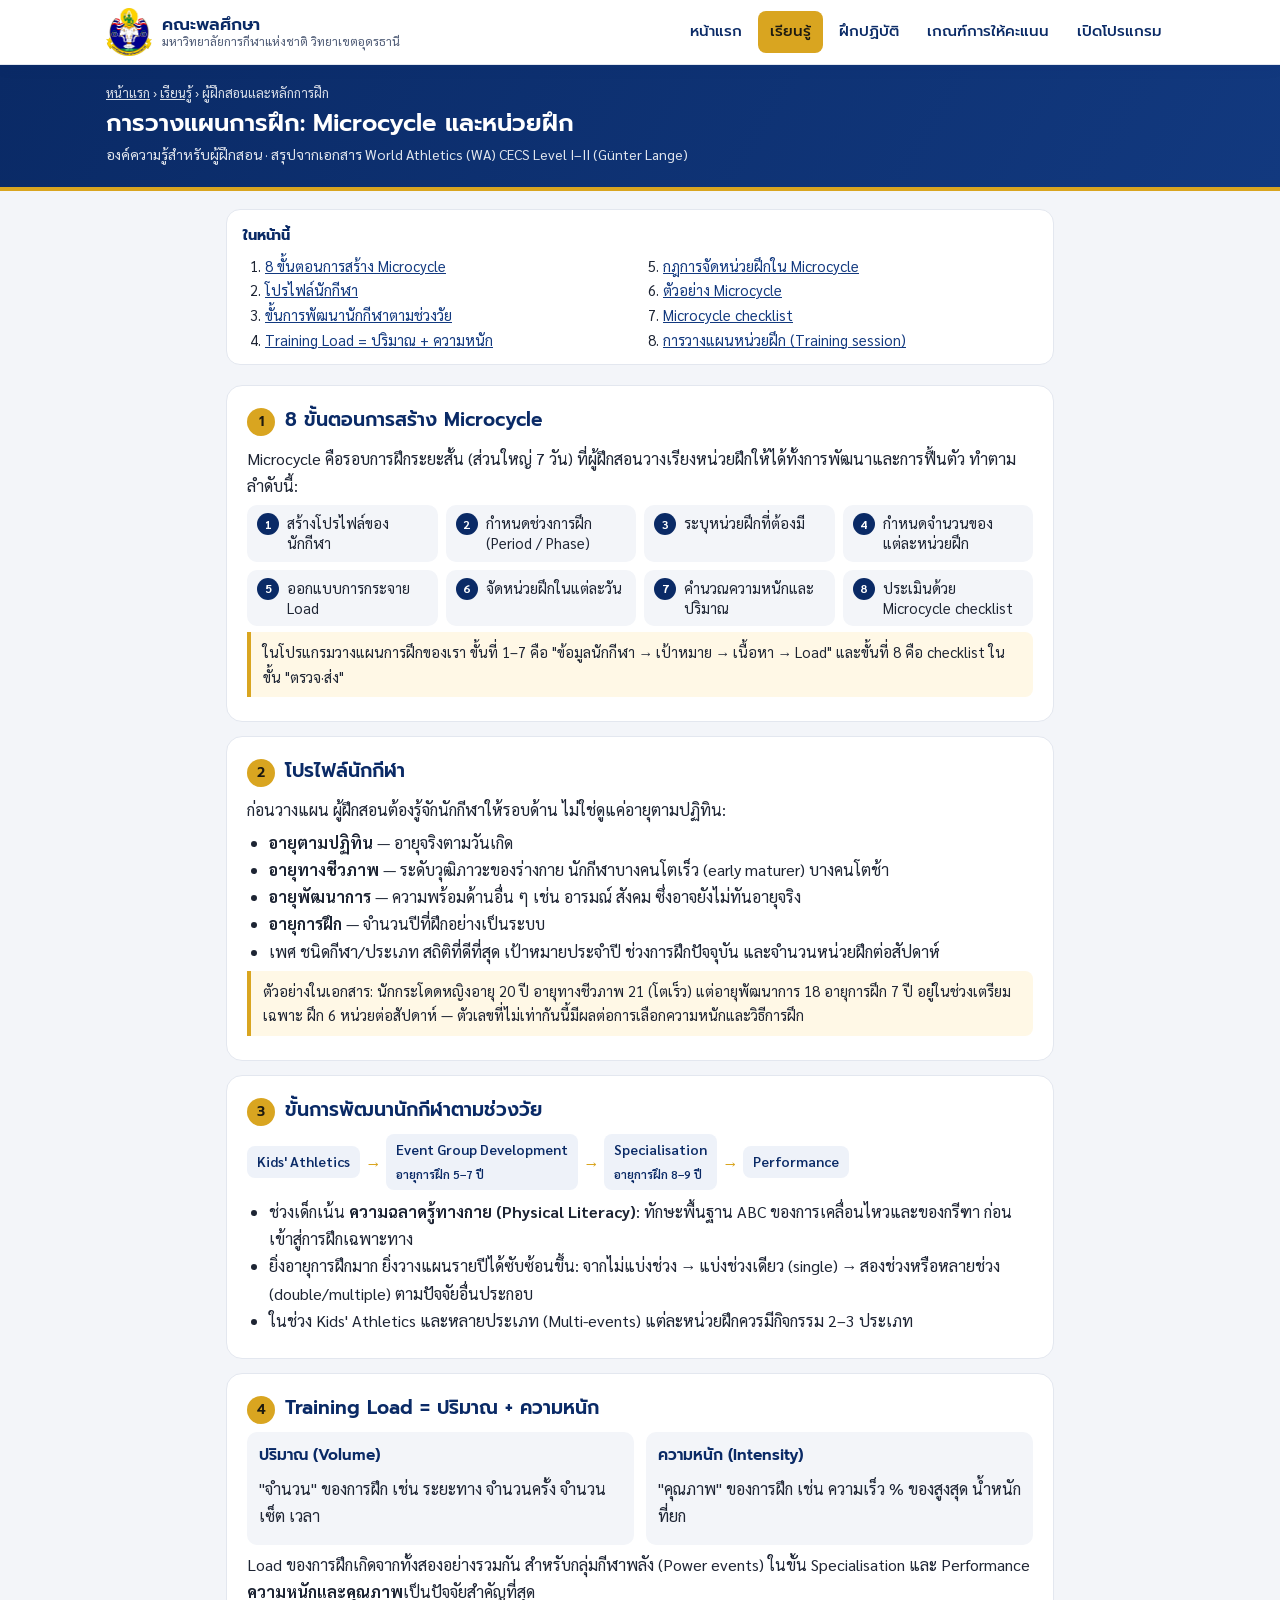
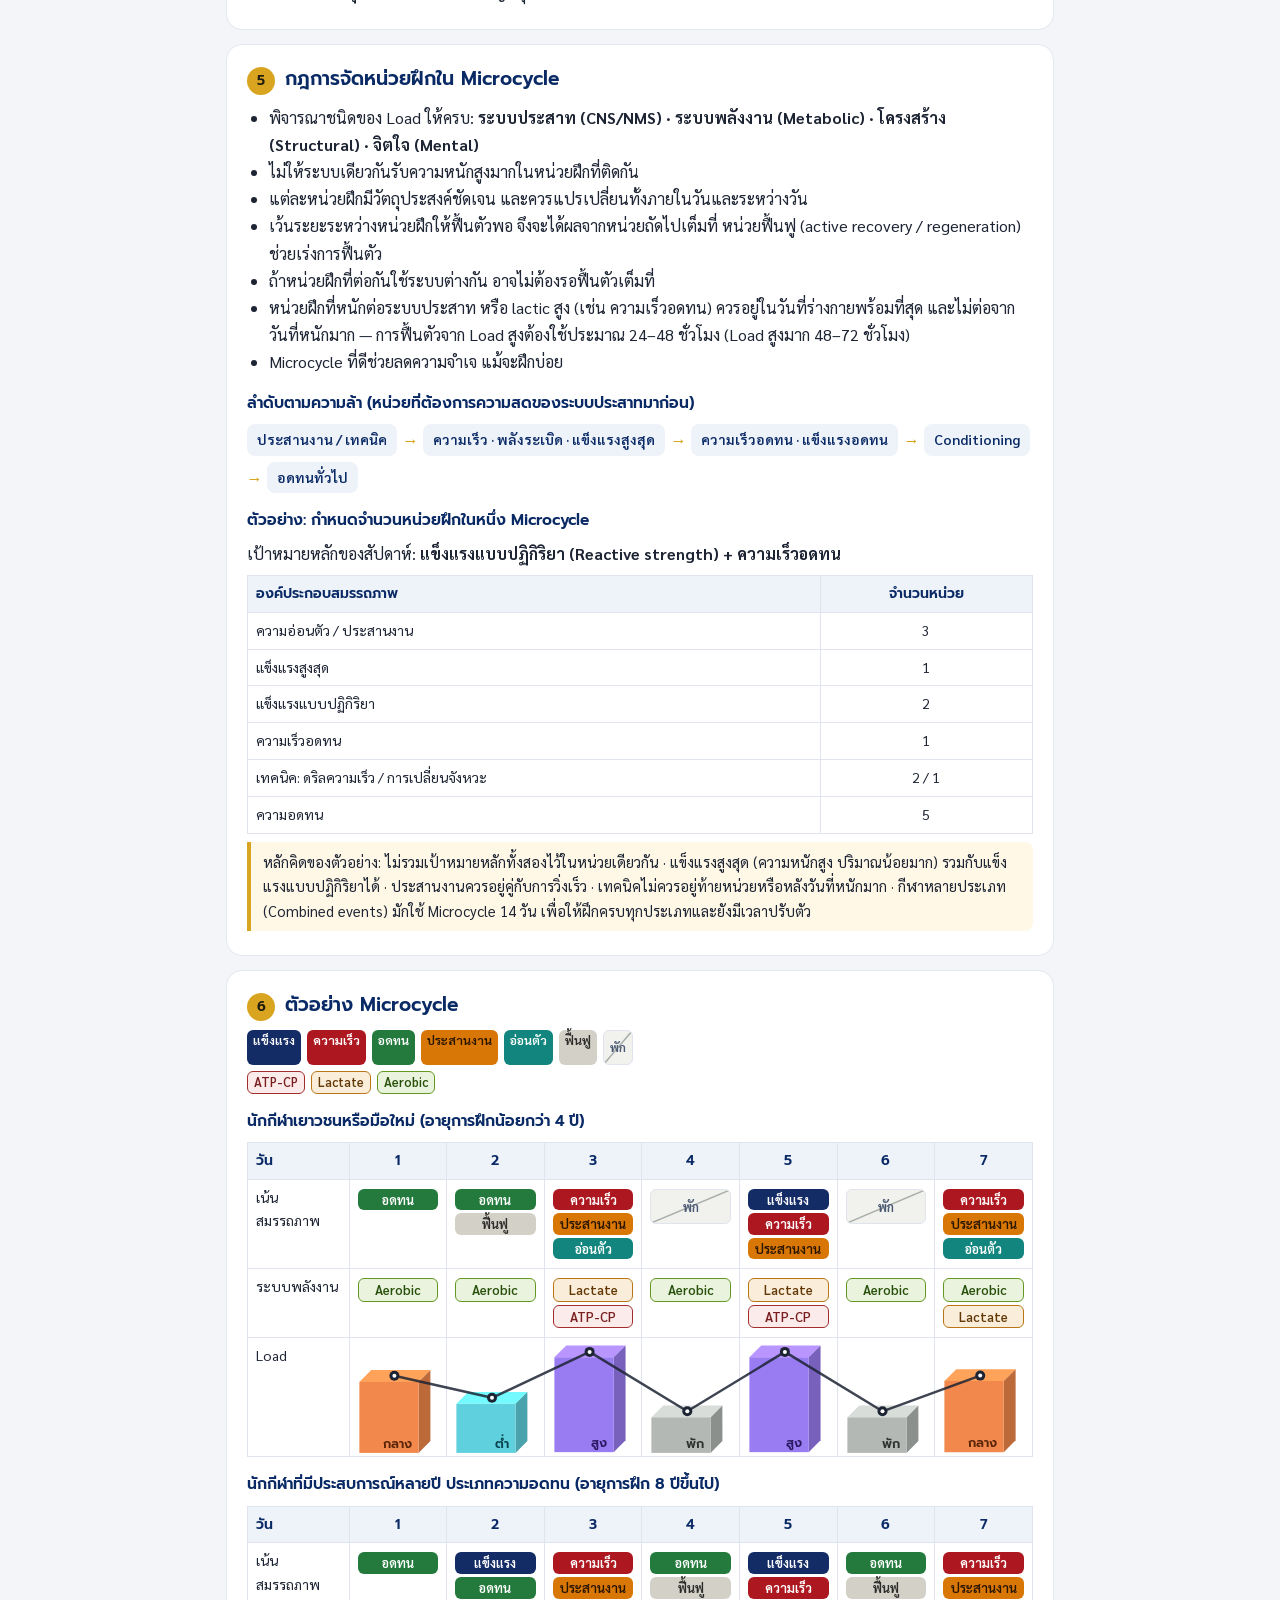
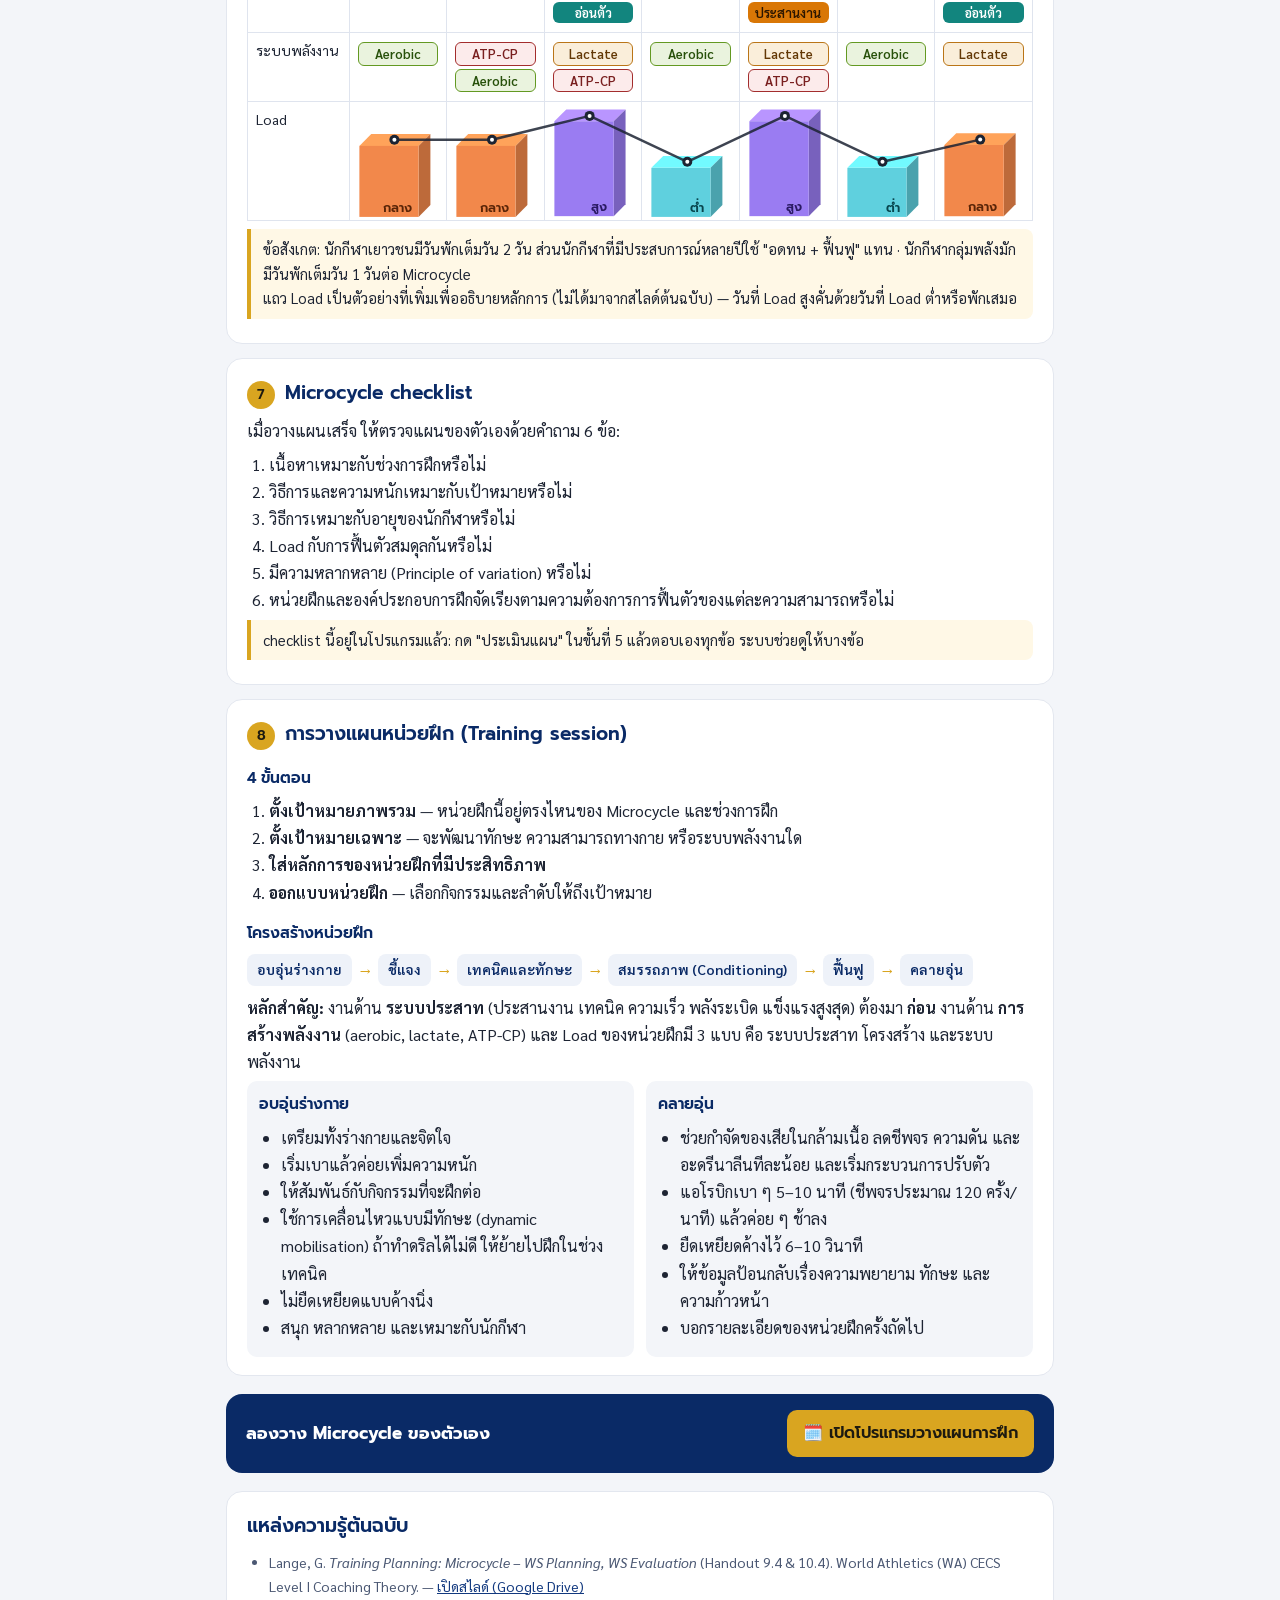
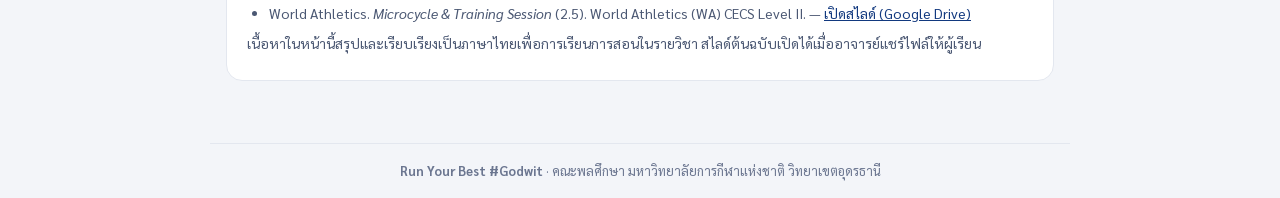
==== commit 12cce3b5: "learn-planning: add Load row (3D boxes + line) to sample microcycles; rename senior heading Co-Autho" ====
--- a/learn-planning.html
+++ b/learn-planning.html
@@ -46,6 +46,17 @@
   .f-co { background: #d97706; color: #2b1600; } .f-fx { background: #12857e; color: #fff; } .f-rec { background: #d3d1c7; color: #2c2c2a; }
   .f-rest { color: #4b5873; background: #f1f2ee url("data:image/svg+xml,%3Csvg xmlns='http://www.w3.org/2000/svg' viewBox='0 0 100 100' preserveAspectRatio='none'%3E%3Cline x1='0' y1='100' x2='100' y2='0' stroke='%23a9aeab' stroke-width='1.5' vector-effect='non-scaling-stroke'/%3E%3C/svg%3E") no-repeat 0 0/100% 100%; border: 1px solid #dfe4ee; padding: 8px 6px; }
   .es { border: 1.5px solid; } .e-pc { background: #FCEBEB; border-color: #A32D2D; color: #791F1F; } .e-la { background: #FAEEDA; border-color: #BA7517; color: #633806; } .e-ae { background: #EAF3DE; border-color: #639922; color: #27500A; }
+  /* แถว Load: กล่อง 3 มิติ + เส้นเชื่อมยอดกล่อง แบบเดียวกับโปรแกรมวางแผน (สี/ความสูงชุดเดียวกัน) */
+  .tbl.wl { position: relative; }
+  td.ld { padding: 4px 6px 2px; vertical-align: bottom; }
+  td.ld svg { display: block; width: 100%; max-width: 86px; margin: 0 auto; overflow: visible; }
+  td.ld text { font: 600 15px 'Prompt', sans-serif; fill: var(--ci); }
+  [data-load="hi"] { --c: #9a7cf2; --ci: #2a1a63; } [data-load="mid"] { --c: #f2884b; --ci: #5a2508; }
+  [data-load="lo"] { --c: #5fd0de; --ci: #08454d; } [data-load="rest"] { --c: #b4b8b5; --ci: #2e3230; }
+  .f-front { fill: var(--c); } .f-top { fill: var(--c); filter: brightness(1.2); } .f-side { fill: var(--c); filter: brightness(.78); }
+  .lline { position: absolute; left: 0; top: 0; pointer-events: none; overflow: visible; }
+  .lline polyline { fill: none; stroke: #1d2433; stroke-width: 2.5; stroke-linejoin: round; stroke-linecap: round; opacity: .85; }
+  .lline .o { fill: #1d2433; } .lline .i { fill: #fff; }
   .legend { display: flex; flex-wrap: wrap; gap: 6px; margin: 6px 0 2px; }
   .legend .fc, .legend .es { display: inline-block; margin: 0; font-size: 12.5px; }
   .src { font-size: 14px; color: #4b5873; }
@@ -146,16 +157,18 @@
     <div class="legend" aria-label="สีของสมรรถภาพ"><span class="fc f-str">แข็งแรง</span><span class="fc f-spd">ความเร็ว</span><span class="fc f-end">อดทน</span><span class="fc f-co">ประสานงาน</span><span class="fc f-fx">อ่อนตัว</span><span class="fc f-rec">ฟื้นฟู</span><span class="fc f-rest">พัก</span></div>
     <div class="legend" aria-label="สีของระบบพลังงาน"><span class="es e-pc">ATP-CP</span><span class="es e-la">Lactate</span><span class="es e-ae">Aerobic</span></div>
     <h3>นักกีฬาเยาวชนหรือมือใหม่ (อายุการฝึกน้อยกว่า 4 ปี)</h3>
-    <div class="tbl"><table><thead><tr><th class="l">วัน</th><th>1</th><th>2</th><th>3</th><th>4</th><th>5</th><th>6</th><th>7</th></tr></thead><tbody>
+    <div class="tbl wl"><table><thead><tr><th class="l">วัน</th><th>1</th><th>2</th><th>3</th><th>4</th><th>5</th><th>6</th><th>7</th></tr></thead><tbody>
       <tr><td class="l">เน้นสมรรถภาพ</td><td><span class="fc f-end">อดทน</span></td><td><span class="fc f-end">อดทน</span><span class="fc f-rec">ฟื้นฟู</span></td><td><span class="fc f-spd">ความเร็ว</span><span class="fc f-co">ประสานงาน</span><span class="fc f-fx">อ่อนตัว</span></td><td><span class="fc f-rest">พัก</span></td><td><span class="fc f-str">แข็งแรง</span><span class="fc f-spd">ความเร็ว</span><span class="fc f-co">ประสานงาน</span></td><td><span class="fc f-rest">พัก</span></td><td><span class="fc f-spd">ความเร็ว</span><span class="fc f-co">ประสานงาน</span><span class="fc f-fx">อ่อนตัว</span></td></tr>
       <tr><td class="l">ระบบพลังงาน</td><td><span class="es e-ae">Aerobic</span></td><td><span class="es e-ae">Aerobic</span></td><td><span class="es e-la">Lactate</span><span class="es e-pc">ATP-CP</span></td><td><span class="es e-ae">Aerobic</span></td><td><span class="es e-la">Lactate</span><span class="es e-pc">ATP-CP</span></td><td><span class="es e-ae">Aerobic</span></td><td><span class="es e-ae">Aerobic</span><span class="es e-la">Lactate</span></td></tr>
+      <tr><td class="l">Load</td><td class="ld" data-load="mid"><svg viewBox="0 0 100 132" aria-hidden="true"><polygon class="f-top" points="4,46 18,32 88,32 74,46"/><polygon class="f-side" points="74,46 88,32 88,116 74,130"/><rect class="f-front" x="4" y="46" width="70" height="84"/><circle class="ltop" cx="46" cy="39" r="1" fill="none"/><text x="66" y="124" text-anchor="end">กลาง</text></svg></td><td class="ld" data-load="lo"><svg viewBox="0 0 100 132" aria-hidden="true"><polygon class="f-top" points="4,72 18,58 88,58 74,72"/><polygon class="f-side" points="74,72 88,58 88,116 74,130"/><rect class="f-front" x="4" y="72" width="70" height="58"/><circle class="ltop" cx="46" cy="65" r="1" fill="none"/><text x="66" y="124" text-anchor="end">ต่ำ</text></svg></td><td class="ld" data-load="hi"><svg viewBox="0 0 100 132" aria-hidden="true"><polygon class="f-top" points="4,18 18,4 88,4 74,18"/><polygon class="f-side" points="74,18 88,4 88,116 74,130"/><rect class="f-front" x="4" y="18" width="70" height="112"/><circle class="ltop" cx="46" cy="11" r="1" fill="none"/><text x="66" y="124" text-anchor="end">สูง</text></svg></td><td class="ld" data-load="rest"><svg viewBox="0 0 100 132" aria-hidden="true"><polygon class="f-top" points="4,88 18,74 88,74 74,88"/><polygon class="f-side" points="74,88 88,74 88,116 74,130"/><rect class="f-front" x="4" y="88" width="70" height="42"/><circle class="ltop" cx="46" cy="81" r="1" fill="none"/><text x="66" y="124" text-anchor="end">พัก</text></svg></td><td class="ld" data-load="hi"><svg viewBox="0 0 100 132" aria-hidden="true"><polygon class="f-top" points="4,18 18,4 88,4 74,18"/><polygon class="f-side" points="74,18 88,4 88,116 74,130"/><rect class="f-front" x="4" y="18" width="70" height="112"/><circle class="ltop" cx="46" cy="11" r="1" fill="none"/><text x="66" y="124" text-anchor="end">สูง</text></svg></td><td class="ld" data-load="rest"><svg viewBox="0 0 100 132" aria-hidden="true"><polygon class="f-top" points="4,88 18,74 88,74 74,88"/><polygon class="f-side" points="74,88 88,74 88,116 74,130"/><rect class="f-front" x="4" y="88" width="70" height="42"/><circle class="ltop" cx="46" cy="81" r="1" fill="none"/><text x="66" y="124" text-anchor="end">พัก</text></svg></td><td class="ld" data-load="mid"><svg viewBox="0 0 100 132" aria-hidden="true"><polygon class="f-top" points="4,46 18,32 88,32 74,46"/><polygon class="f-side" points="74,46 88,32 88,116 74,130"/><rect class="f-front" x="4" y="46" width="70" height="84"/><circle class="ltop" cx="46" cy="39" r="1" fill="none"/><text x="66" y="124" text-anchor="end">กลาง</text></svg></td></tr>
     </tbody></table></div>
-    <h3>นักกีฬาอาวุโสประเภทความอดทน (อายุการฝึก 8 ปีขึ้นไป)</h3>
-    <div class="tbl"><table><thead><tr><th class="l">วัน</th><th>1</th><th>2</th><th>3</th><th>4</th><th>5</th><th>6</th><th>7</th></tr></thead><tbody>
+    <h3>นักกีฬาที่มีประสบการณ์หลายปี ประเภทความอดทน (อายุการฝึก 8 ปีขึ้นไป)</h3>
+    <div class="tbl wl"><table><thead><tr><th class="l">วัน</th><th>1</th><th>2</th><th>3</th><th>4</th><th>5</th><th>6</th><th>7</th></tr></thead><tbody>
       <tr><td class="l">เน้นสมรรถภาพ</td><td><span class="fc f-end">อดทน</span></td><td><span class="fc f-str">แข็งแรง</span><span class="fc f-end">อดทน</span></td><td><span class="fc f-spd">ความเร็ว</span><span class="fc f-co">ประสานงาน</span><span class="fc f-fx">อ่อนตัว</span></td><td><span class="fc f-end">อดทน</span><span class="fc f-rec">ฟื้นฟู</span></td><td><span class="fc f-str">แข็งแรง</span><span class="fc f-spd">ความเร็ว</span><span class="fc f-co">ประสานงาน</span></td><td><span class="fc f-end">อดทน</span><span class="fc f-rec">ฟื้นฟู</span></td><td><span class="fc f-spd">ความเร็ว</span><span class="fc f-co">ประสานงาน</span><span class="fc f-fx">อ่อนตัว</span></td></tr>
       <tr><td class="l">ระบบพลังงาน</td><td><span class="es e-ae">Aerobic</span></td><td><span class="es e-pc">ATP-CP</span><span class="es e-ae">Aerobic</span></td><td><span class="es e-la">Lactate</span><span class="es e-pc">ATP-CP</span></td><td><span class="es e-ae">Aerobic</span></td><td><span class="es e-la">Lactate</span><span class="es e-pc">ATP-CP</span></td><td><span class="es e-ae">Aerobic</span></td><td><span class="es e-la">Lactate</span></td></tr>
+      <tr><td class="l">Load</td><td class="ld" data-load="mid"><svg viewBox="0 0 100 132" aria-hidden="true"><polygon class="f-top" points="4,46 18,32 88,32 74,46"/><polygon class="f-side" points="74,46 88,32 88,116 74,130"/><rect class="f-front" x="4" y="46" width="70" height="84"/><circle class="ltop" cx="46" cy="39" r="1" fill="none"/><text x="66" y="124" text-anchor="end">กลาง</text></svg></td><td class="ld" data-load="mid"><svg viewBox="0 0 100 132" aria-hidden="true"><polygon class="f-top" points="4,46 18,32 88,32 74,46"/><polygon class="f-side" points="74,46 88,32 88,116 74,130"/><rect class="f-front" x="4" y="46" width="70" height="84"/><circle class="ltop" cx="46" cy="39" r="1" fill="none"/><text x="66" y="124" text-anchor="end">กลาง</text></svg></td><td class="ld" data-load="hi"><svg viewBox="0 0 100 132" aria-hidden="true"><polygon class="f-top" points="4,18 18,4 88,4 74,18"/><polygon class="f-side" points="74,18 88,4 88,116 74,130"/><rect class="f-front" x="4" y="18" width="70" height="112"/><circle class="ltop" cx="46" cy="11" r="1" fill="none"/><text x="66" y="124" text-anchor="end">สูง</text></svg></td><td class="ld" data-load="lo"><svg viewBox="0 0 100 132" aria-hidden="true"><polygon class="f-top" points="4,72 18,58 88,58 74,72"/><polygon class="f-side" points="74,72 88,58 88,116 74,130"/><rect class="f-front" x="4" y="72" width="70" height="58"/><circle class="ltop" cx="46" cy="65" r="1" fill="none"/><text x="66" y="124" text-anchor="end">ต่ำ</text></svg></td><td class="ld" data-load="hi"><svg viewBox="0 0 100 132" aria-hidden="true"><polygon class="f-top" points="4,18 18,4 88,4 74,18"/><polygon class="f-side" points="74,18 88,4 88,116 74,130"/><rect class="f-front" x="4" y="18" width="70" height="112"/><circle class="ltop" cx="46" cy="11" r="1" fill="none"/><text x="66" y="124" text-anchor="end">สูง</text></svg></td><td class="ld" data-load="lo"><svg viewBox="0 0 100 132" aria-hidden="true"><polygon class="f-top" points="4,72 18,58 88,58 74,72"/><polygon class="f-side" points="74,72 88,58 88,116 74,130"/><rect class="f-front" x="4" y="72" width="70" height="58"/><circle class="ltop" cx="46" cy="65" r="1" fill="none"/><text x="66" y="124" text-anchor="end">ต่ำ</text></svg></td><td class="ld" data-load="mid"><svg viewBox="0 0 100 132" aria-hidden="true"><polygon class="f-top" points="4,46 18,32 88,32 74,46"/><polygon class="f-side" points="74,46 88,32 88,116 74,130"/><rect class="f-front" x="4" y="46" width="70" height="84"/><circle class="ltop" cx="46" cy="39" r="1" fill="none"/><text x="66" y="124" text-anchor="end">กลาง</text></svg></td></tr>
     </tbody></table></div>
-    <p class="note">ข้อสังเกต: นักกีฬาเยาวชนมีวันพักเต็มวัน 2 วัน ส่วนนักกีฬาอาวุโสใช้ "อดทน + ฟื้นฟู" แทน · นักกีฬากลุ่มพลังมักมีวันพักเต็มวัน 1 วันต่อ Microcycle</p>
+    <p class="note">ข้อสังเกต: นักกีฬาเยาวชนมีวันพักเต็มวัน 2 วัน ส่วนนักกีฬาที่มีประสบการณ์หลายปีใช้ "อดทน + ฟื้นฟู" แทน · นักกีฬากลุ่มพลังมักมีวันพักเต็มวัน 1 วันต่อ Microcycle<br>แถว Load เป็นตัวอย่างที่เพิ่มเพื่ออธิบายหลักการ (ไม่ได้มาจากสไลด์ต้นฉบับ) — วันที่ Load สูงคั่นด้วยวันที่ Load ต่ำหรือพักเสมอ</p>
   </section>
 
   <section class="k" id="s7"><h2><span class="no">7</span>Microcycle checklist</h2>
@@ -205,5 +218,14 @@
 </main>
 
 <footer><b>Run Your Best #Godwit</b> · คณะพลศึกษา มหาวิทยาลัยการกีฬาแห่งชาติ วิทยาเขตอุดรธานี</footer>
+<script>
+/* เส้นเชื่อมยอดกล่อง Load — วัดตำแหน่งจริงแล้ววาด SVG ทับ (เหมือน drawLoadLine ในโปรแกรม) */
+function drawLL(){document.querySelectorAll('.tbl.wl').forEach(w=>{const old=w.querySelector('svg.lline');if(old)old.remove();
+  const br=w.getBoundingClientRect(),f=v=>v.toFixed(1);
+  const pts=[...w.querySelectorAll('td.ld .ltop')].map(m=>{const r=m.getBoundingClientRect();return [r.left+r.width/2-br.left+w.scrollLeft,r.top+r.height/2-br.top+w.scrollTop]});
+  if(pts.length<2)return;
+  w.insertAdjacentHTML('beforeend',`<svg class="lline" width="${w.scrollWidth}" height="${w.scrollHeight}" aria-hidden="true"><polyline points="${pts.map(p=>f(p[0])+','+f(p[1])).join(' ')}"/>${pts.map(p=>`<circle class="o" cx="${f(p[0])}" cy="${f(p[1])}" r="5"/><circle class="i" cx="${f(p[0])}" cy="${f(p[1])}" r="2"/>`).join('')}</svg>`)})}
+addEventListener('resize',drawLL);addEventListener('load',drawLL);if(document.fonts)document.fonts.ready.then(drawLL);drawLL();
+</script>
 </body>
 </html>
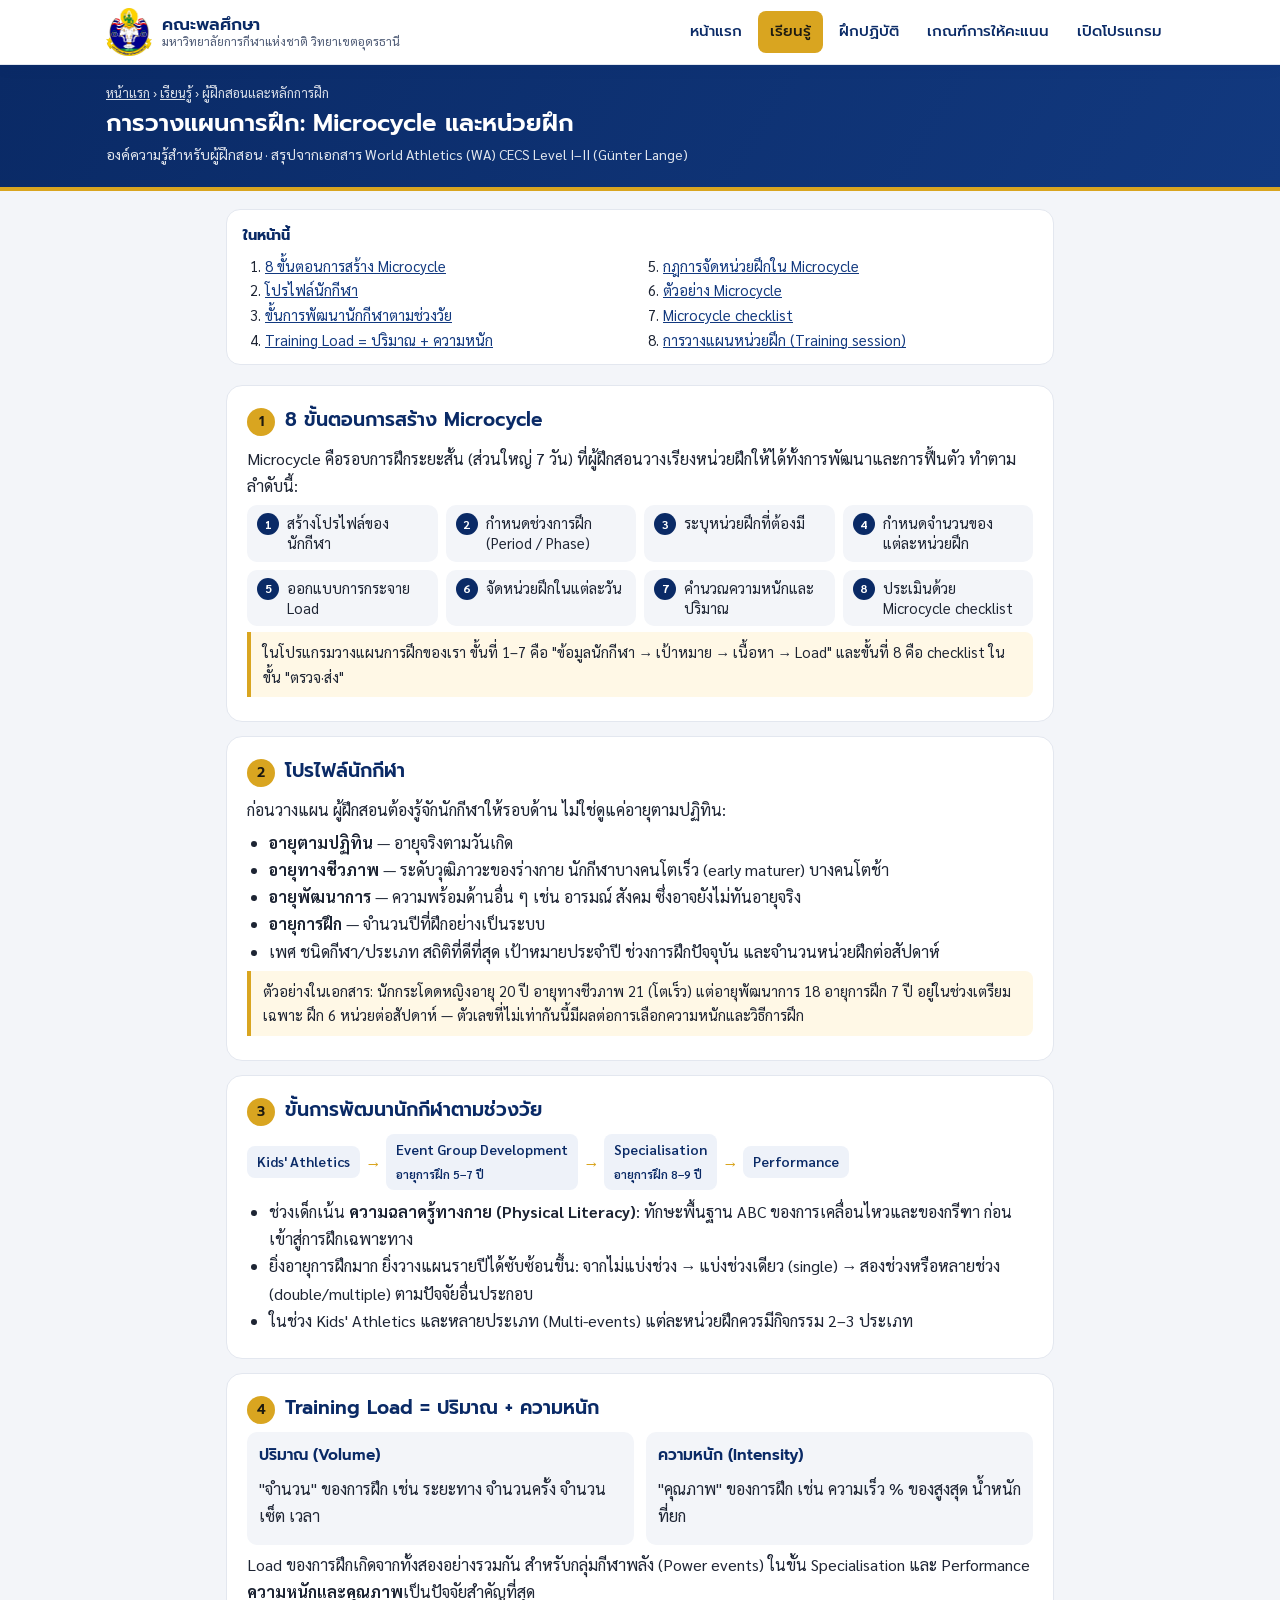
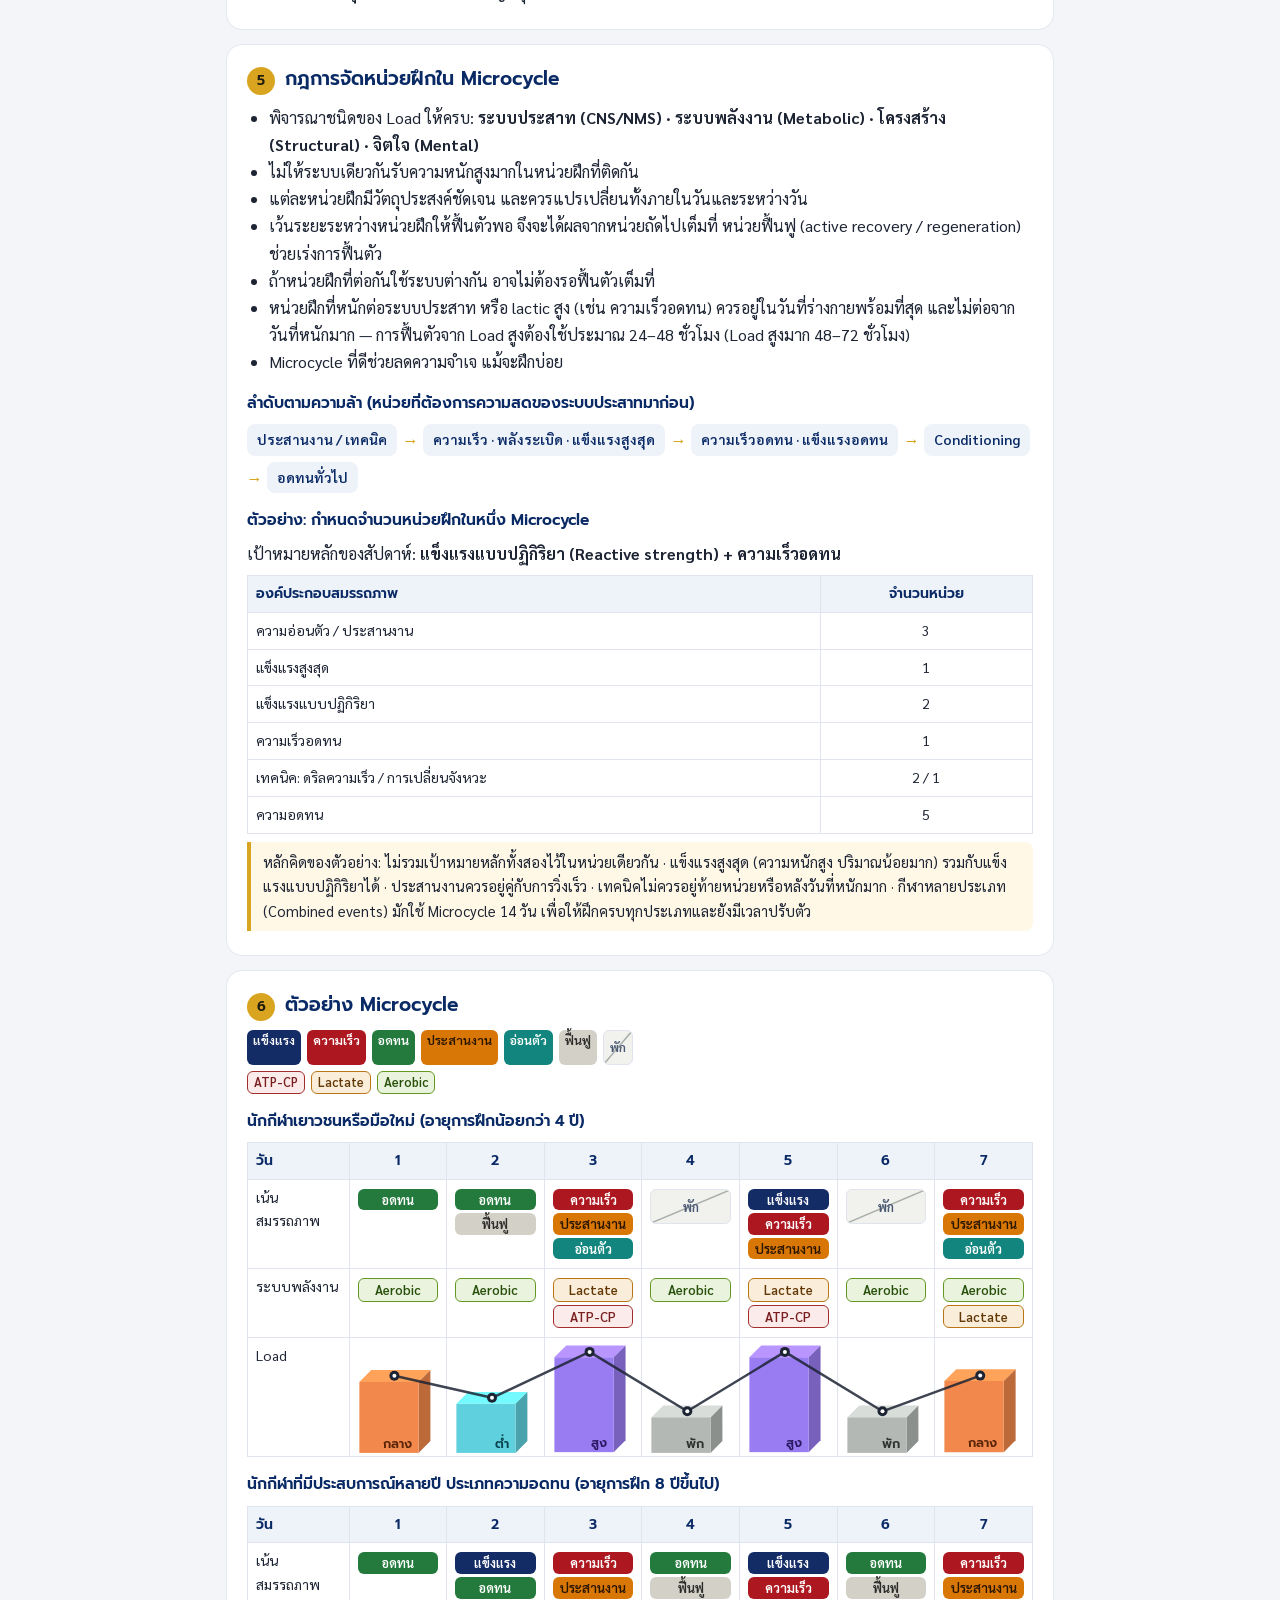
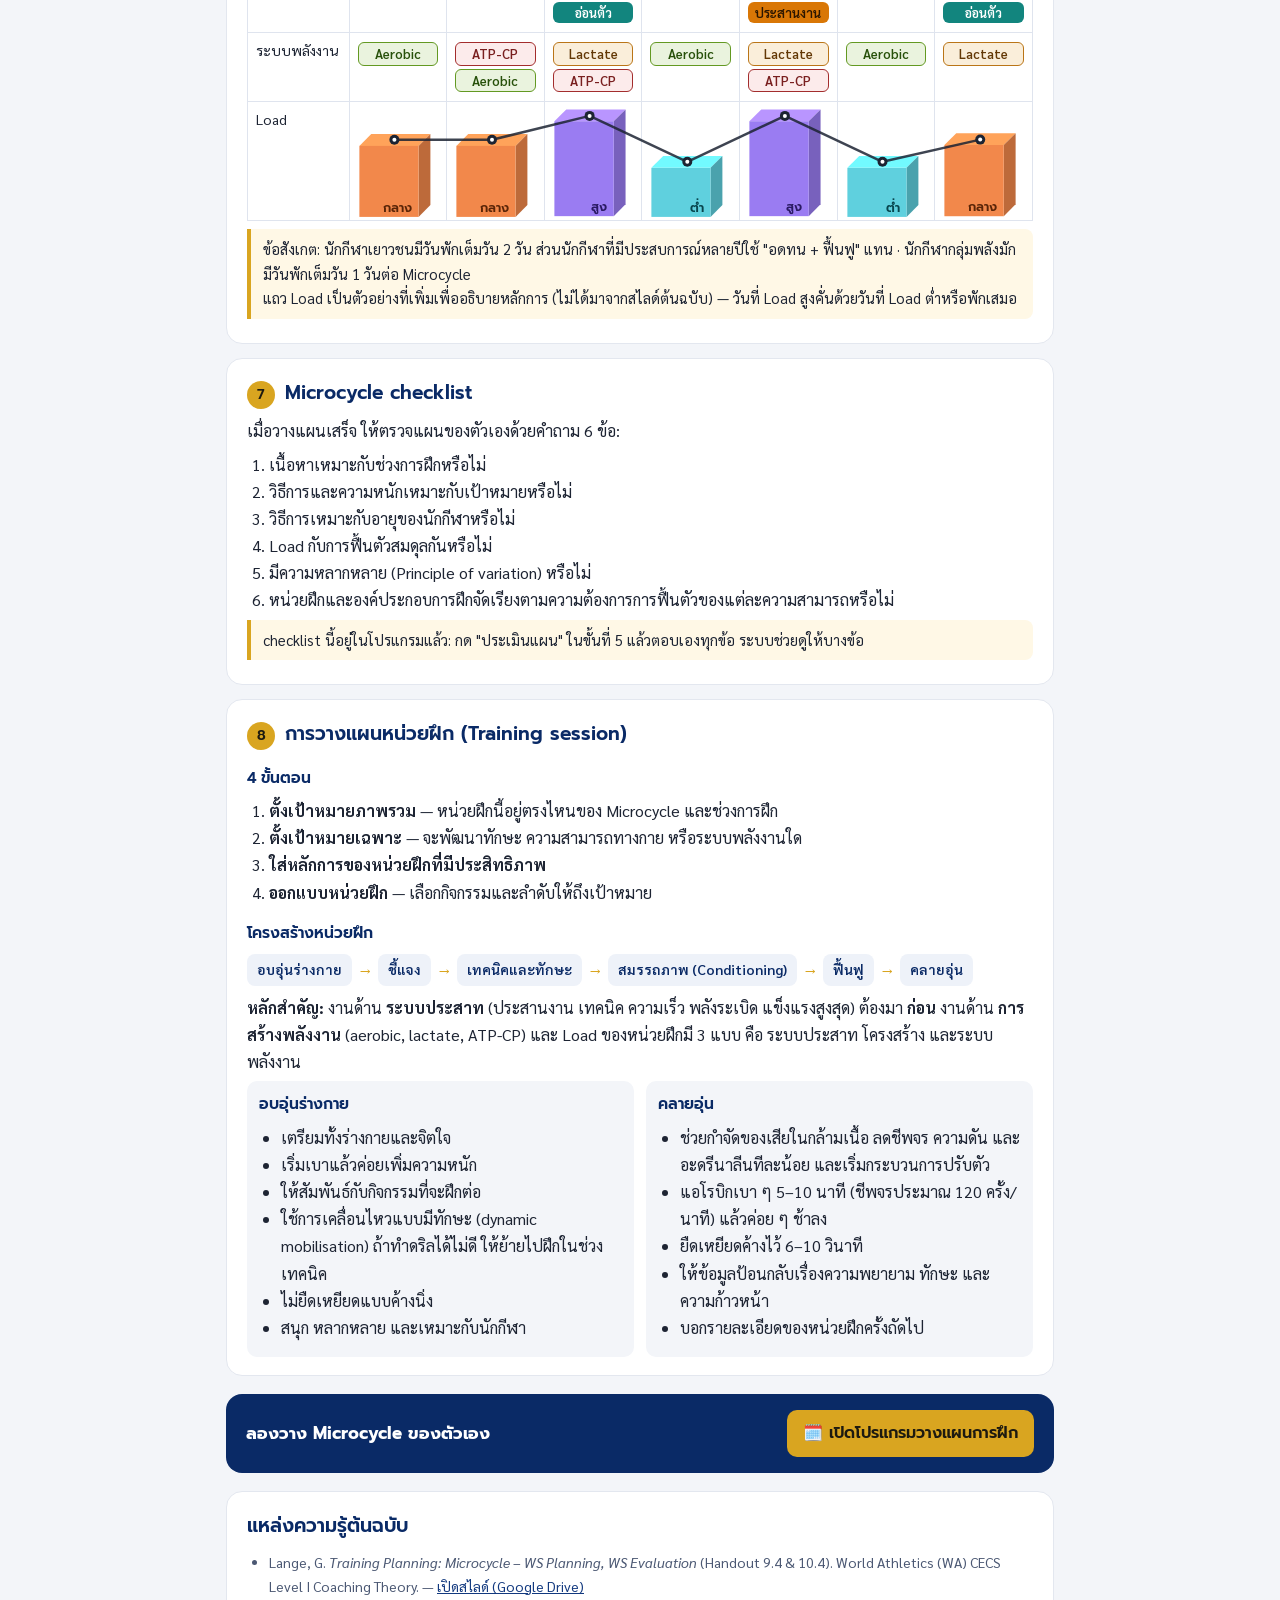
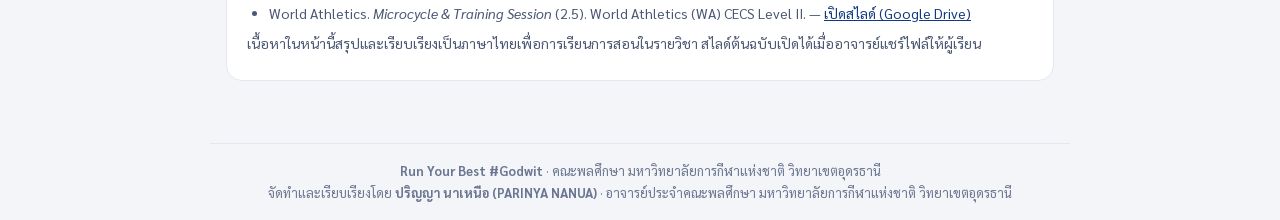
==== commit 65d1b9f8: "Add author credit (Parinya Nanua) to home and learn-planning footers, TH/EN/ZH Co-Authored-By: Claud" ====
--- a/learn-planning.html
+++ b/learn-planning.html
@@ -217,7 +217,7 @@
   </section>
 </main>
 
-<footer><b>Run Your Best #Godwit</b> · คณะพลศึกษา มหาวิทยาลัยการกีฬาแห่งชาติ วิทยาเขตอุดรธานี</footer>
+<footer><b>Run Your Best #Godwit</b> · คณะพลศึกษา มหาวิทยาลัยการกีฬาแห่งชาติ วิทยาเขตอุดรธานี<br><span class="author">จัดทำและเรียบเรียงโดย <b>ปริญญา นาเหนือ (PARINYA NANUA)</b> · อาจารย์ประจำคณะพลศึกษา มหาวิทยาลัยการกีฬาแห่งชาติ วิทยาเขตอุดรธานี</span></footer>
 <script>
 /* เส้นเชื่อมยอดกล่อง Load — วัดตำแหน่งจริงแล้ววาด SVG ทับ (เหมือน drawLoadLine ในโปรแกรม) */
 function drawLL(){document.querySelectorAll('.tbl.wl').forEach(w=>{const old=w.querySelector('svg.lline');if(old)old.remove();
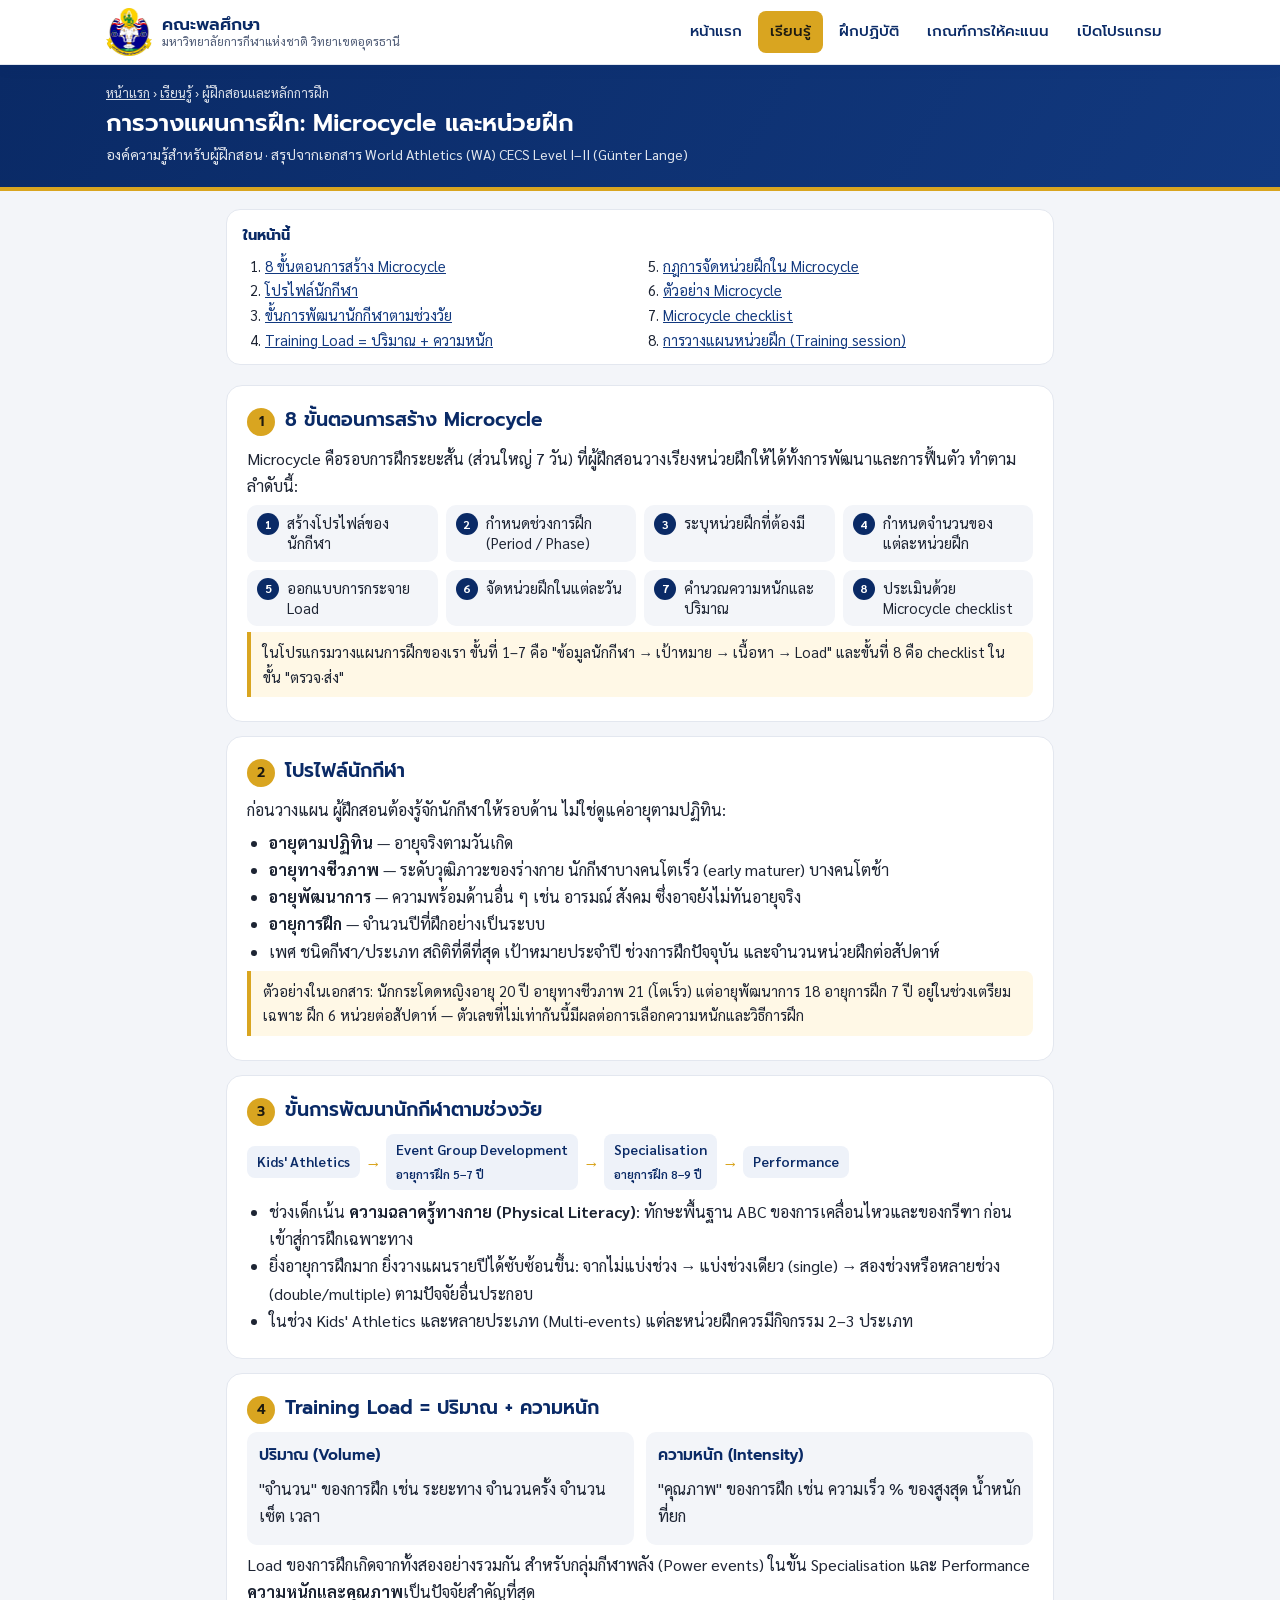
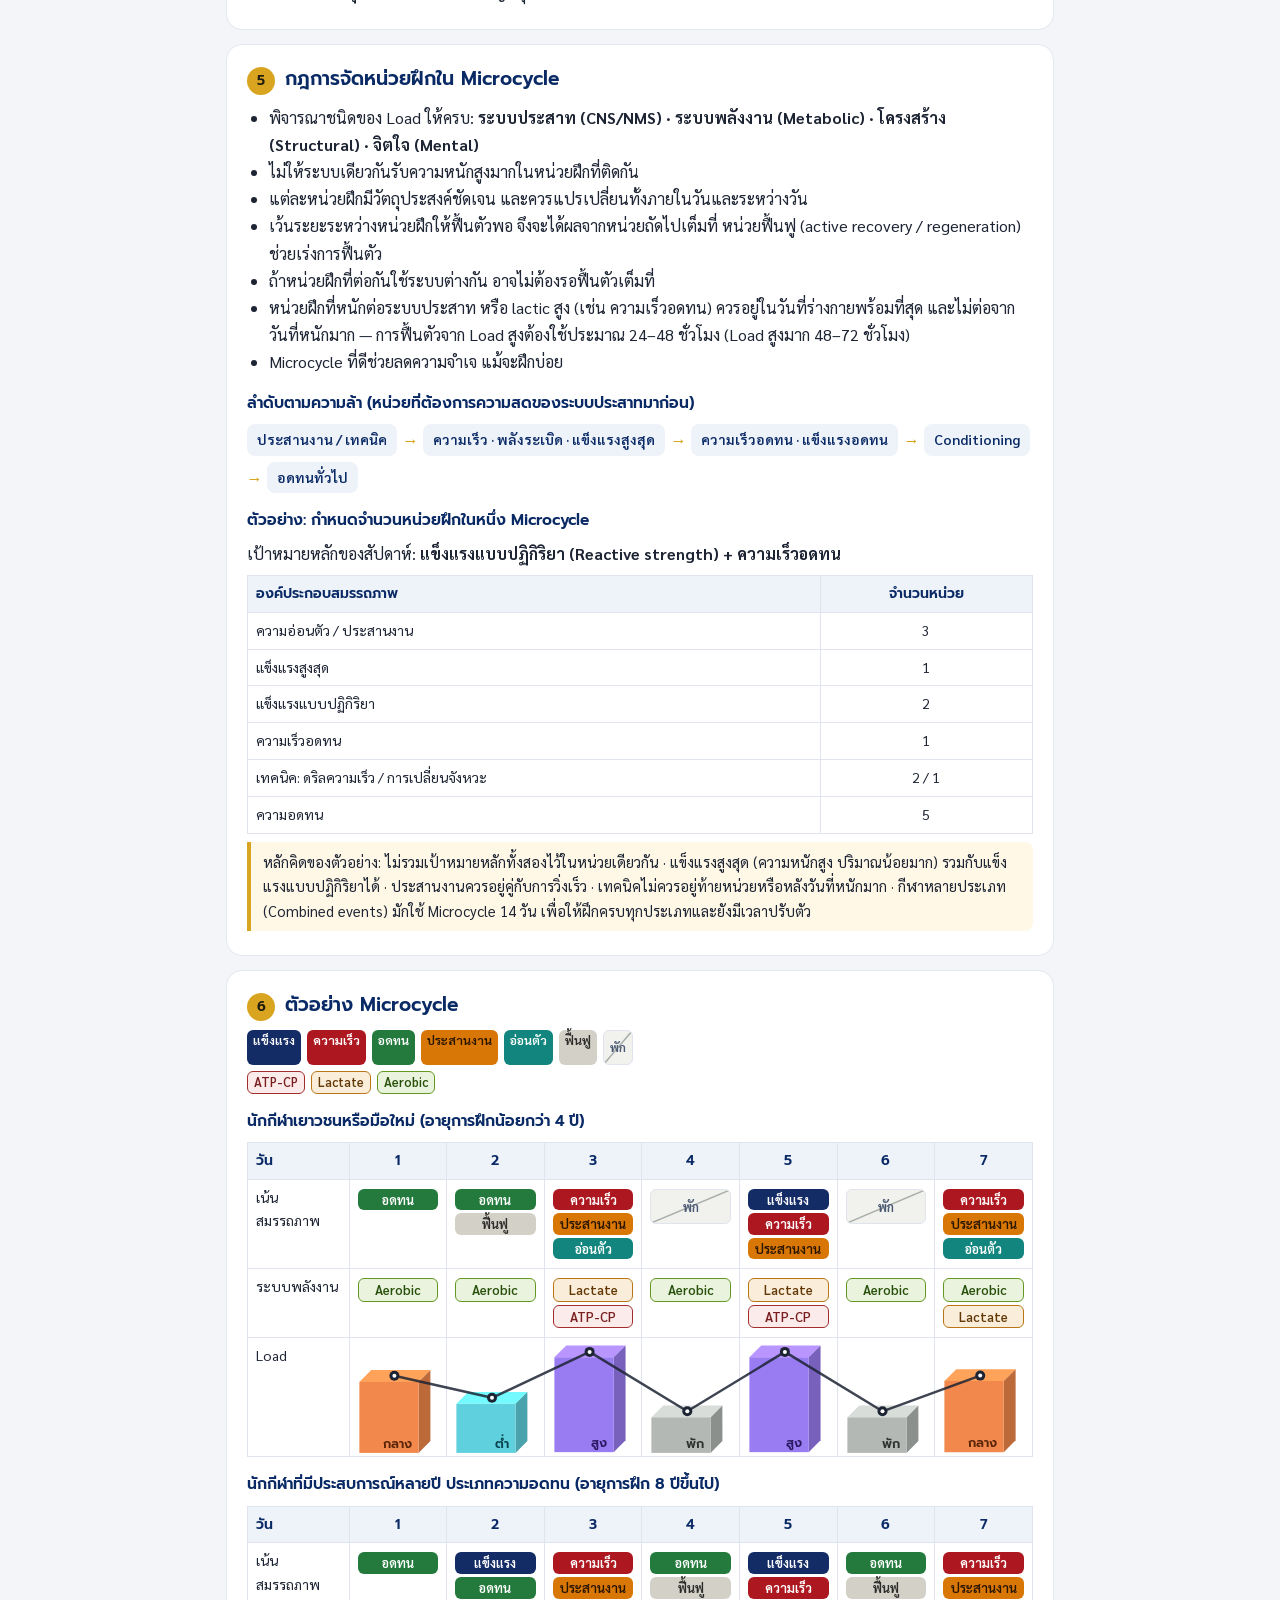
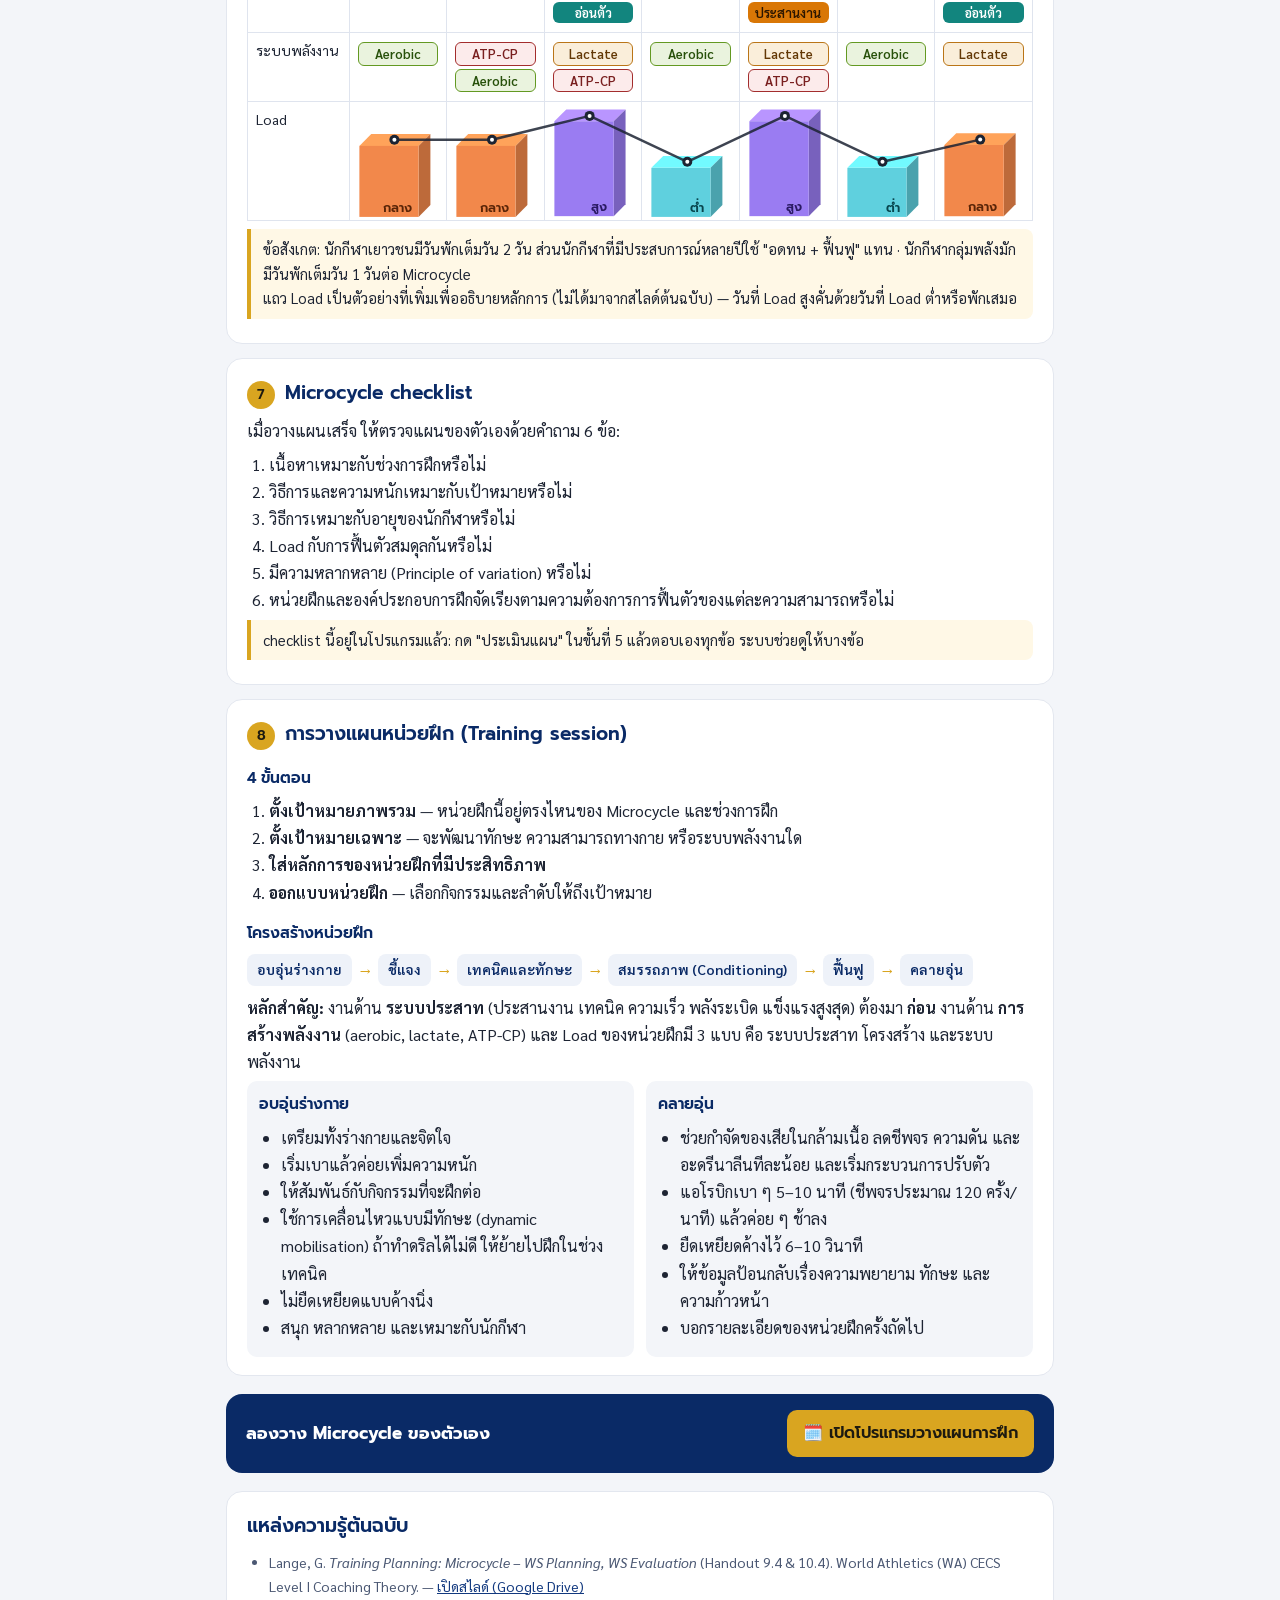
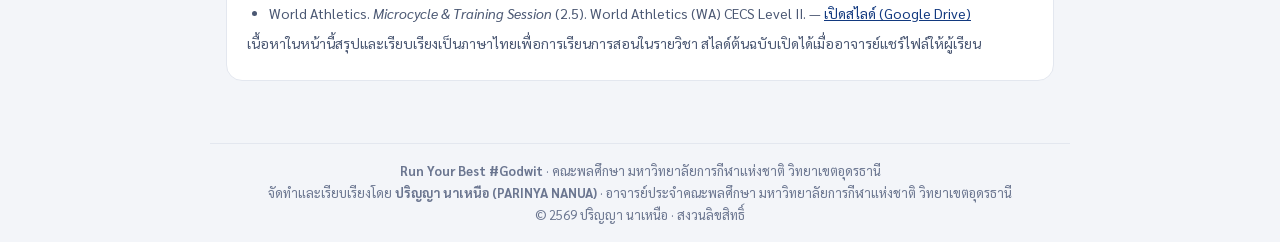
==== commit 10b5e136: "Initial published build Co-Authored-By: Claude Opus 5.5 <noreply@anthropic.com>" ====
--- a/learn-planning.html
+++ b/learn-planning.html
@@ -5,227 +5,149 @@
 <meta name="viewport" content="width=device-width, initial-scale=1">
 <title>การวางแผนการฝึก: Microcycle และหน่วยฝึก · คณะพลศึกษา</title>
 <meta name="description" content="องค์ความรู้สำหรับผู้ฝึกสอน: 8 ขั้นตอนการสร้าง Microcycle, โปรไฟล์นักกีฬา, Training Load, ตัวอย่าง Microcycle, checklist และการวางแผนหน่วยฝึก (World Athletics CECS)">
-<style>
-  /* หน้าองค์ความรู้: สรุปภาษาไทยจากเอกสารประกอบการสอน World Athletics CECS (G. Lange) — ใช้ theme.css ร่วมกับหน้าแรก */
-  * { box-sizing: border-box; }
-  body { margin: 0; color: #1d2433; line-height: 1.7; }
-  main { max-width: 860px; margin: 0 auto; padding: 18px 16px 48px; }
-  a { color: var(--brand-navy-2); }
-  .toc { background: #fff; border: 1px solid #e3e7ef; border-radius: 14px; padding: 12px 16px; margin-bottom: 20px; font-size: 14.5px; }
-  .toc b { font-family: 'Prompt', sans-serif; color: var(--brand-navy); }
-  .toc ol { margin: 6px 0 0; padding-left: 22px; columns: 2; column-gap: 24px; }
-  .toc li { break-inside: avoid; }
-  section.k { background: #fff; border: 1px solid #e3e7ef; border-radius: 16px; padding: 18px 20px; margin-bottom: 14px; scroll-margin-top: 80px; }
-  section.k h2 { margin: 0 0 8px; font-size: 19px; color: var(--brand-navy); display: flex; gap: 10px; align-items: baseline; }
-  section.k h2 .no { flex: none; width: 28px; height: 28px; border-radius: 50%; background: var(--brand-gold); color: #1d1a10; display: grid; place-items: center; font-size: 14px; }
-  section.k h3 { font-family: 'Prompt', sans-serif; font-weight: 600; font-size: 15.5px; color: var(--brand-navy); margin: 14px 0 4px; }
-  section.k p { margin: 6px 0; }
-  section.k ul, section.k ol { margin: 6px 0; padding-left: 22px; }
-  .steps8 { counter-reset: s; list-style: none; padding: 0 !important; display: grid; grid-template-columns: repeat(auto-fill, minmax(180px, 1fr)); gap: 8px; }
-  .steps8 li { counter-increment: s; background: #f3f5f9; border-radius: 10px; padding: 8px 10px 8px 40px; position: relative; font-size: 14.5px; line-height: 1.4; }
-  .steps8 li::before { content: counter(s); position: absolute; left: 10px; top: 8px; width: 22px; height: 22px; border-radius: 50%; background: var(--brand-navy); color: #fff; display: grid; place-items: center; font-size: 12px; font-weight: 700; }
-  .tbl { overflow-x: auto; margin: 8px 0; }
-  table { border-collapse: collapse; width: 100%; font-size: 14px; min-width: 520px; }
-  th, td { border: 1px solid #dfe4ee; padding: 6px 8px; text-align: center; vertical-align: top; }
-  th { background: #eef2f9; color: var(--brand-navy); font-family: 'Prompt', sans-serif; font-weight: 600; }
-  td.l, th.l { text-align: left; }
-  .flow { display: flex; flex-wrap: wrap; gap: 6px; align-items: center; margin: 8px 0; }
-  .flow span { background: #eef2f9; color: var(--brand-navy); border-radius: 8px; padding: 4px 10px; font-size: 14px; font-weight: 600; }
-  .flow b { color: var(--brand-gold); }
-  .note { background: #fff8e6; border-left: 4px solid var(--brand-gold); padding: 8px 12px; border-radius: 0 8px 8px 0; font-size: 14.5px; margin: 10px 0; }
-  .two { display: grid; grid-template-columns: 1fr 1fr; gap: 12px; }
-  .two > div { background: #f3f5f9; border-radius: 10px; padding: 10px 12px; }
-  .two h3 { margin-top: 0 !important; }
-  .try { display: flex; flex-wrap: wrap; gap: 10px; align-items: center; justify-content: space-between; background: var(--brand-navy); color: #fff; border-radius: 16px; padding: 16px 20px; margin: 18px 0; }
-  .try b { font-family: 'Prompt', sans-serif; font-size: 17px; }
-  .try a { background: var(--brand-gold); color: #1d1a10; text-decoration: none; font-family: 'Prompt', sans-serif; font-weight: 600; padding: 10px 16px; border-radius: 10px; }
-  /* ตารางตัวอย่าง Microcycle: สีตามสมรรถภาพชุดเดียวกับโปรแกรม (แข็งแรง กรมท่า · ความเร็ว แดง · อดทน เขียว · ประสานงาน ส้มเหลือง · อ่อนตัว เขียวอมฟ้า · ฟื้นฟู เทา)
-     และสีระบบพลังงานชุดเดียวกับชิ้นงานความเร็ว (ATP-CP แดง · Lactate อำพัน · Aerobic เขียว) */
-  .fc, .es { display: block; border-radius: 6px; padding: 2px 6px; margin: 3px 0; font-weight: 600; font-size: 13px; line-height: 1.35; }
-  .f-str { background: #142c66; color: #fff; } .f-spd { background: #ad1820; color: #fff; } .f-end { background: #237a3c; color: #fff; }
-  .f-co { background: #d97706; color: #2b1600; } .f-fx { background: #12857e; color: #fff; } .f-rec { background: #d3d1c7; color: #2c2c2a; }
-  .f-rest { color: #4b5873; background: #f1f2ee url("data:image/svg+xml,%3Csvg xmlns='http://www.w3.org/2000/svg' viewBox='0 0 100 100' preserveAspectRatio='none'%3E%3Cline x1='0' y1='100' x2='100' y2='0' stroke='%23a9aeab' stroke-width='1.5' vector-effect='non-scaling-stroke'/%3E%3C/svg%3E") no-repeat 0 0/100% 100%; border: 1px solid #dfe4ee; padding: 8px 6px; }
-  .es { border: 1.5px solid; } .e-pc { background: #FCEBEB; border-color: #A32D2D; color: #791F1F; } .e-la { background: #FAEEDA; border-color: #BA7517; color: #633806; } .e-ae { background: #EAF3DE; border-color: #639922; color: #27500A; }
-  /* แถว Load: กล่อง 3 มิติ + เส้นเชื่อมยอดกล่อง แบบเดียวกับโปรแกรมวางแผน (สี/ความสูงชุดเดียวกัน) */
-  .tbl.wl { position: relative; }
-  td.ld { padding: 4px 6px 2px; vertical-align: bottom; }
-  td.ld svg { display: block; width: 100%; max-width: 86px; margin: 0 auto; overflow: visible; }
-  td.ld text { font: 600 15px 'Prompt', sans-serif; fill: var(--ci); }
-  [data-load="hi"] { --c: #9a7cf2; --ci: #2a1a63; } [data-load="mid"] { --c: #f2884b; --ci: #5a2508; }
-  [data-load="lo"] { --c: #5fd0de; --ci: #08454d; } [data-load="rest"] { --c: #b4b8b5; --ci: #2e3230; }
-  .f-front { fill: var(--c); } .f-top { fill: var(--c); filter: brightness(1.2); } .f-side { fill: var(--c); filter: brightness(.78); }
-  .lline { position: absolute; left: 0; top: 0; pointer-events: none; overflow: visible; }
-  .lline polyline { fill: none; stroke: #1d2433; stroke-width: 2.5; stroke-linejoin: round; stroke-linecap: round; opacity: .85; }
-  .lline .o { fill: #1d2433; } .lline .i { fill: #fff; }
-  .legend { display: flex; flex-wrap: wrap; gap: 6px; margin: 6px 0 2px; }
-  .legend .fc, .legend .es { display: inline-block; margin: 0; font-size: 12.5px; }
-  .src { font-size: 14px; color: #4b5873; }
-  .src li { margin-bottom: 4px; }
-  footer { max-width: 860px; margin: 0 auto; padding: 16px; border-top: 1px solid #e3e7ef; color: #6b7690; font-size: 13px; text-align: center; }
-  @media (max-width: 640px) { .toc ol { columns: 1; } .two { grid-template-columns: 1fr; } section.k { padding: 14px; } }
-</style>
+<style>*{box-sizing:border-box}body{margin:0;color:#1d2433;line-height:1.7}main{max-width:860px;margin:0 auto;padding:18px 16px 48px}a{color:var(--brand-navy-2)}.toc{background:#fff;border:1px solid #e3e7ef;border-radius:14px;padding:12px 16px;margin-bottom:20px;font-size:14.5px}.toc b{font-family:Prompt,sans-serif;color:var(--brand-navy)}.toc ol{margin:6px 0 0;padding-left:22px;columns:2;column-gap:24px}.toc li{break-inside:avoid}section.k{background:#fff;border:1px solid #e3e7ef;border-radius:16px;padding:18px 20px;margin-bottom:14px;scroll-margin-top:80px}section.k h2{margin:0 0 8px;font-size:19px;color:var(--brand-navy);display:flex;gap:10px;align-items:baseline}section.k h2 .no{flex:none;width:28px;height:28px;border-radius:50%;background:var(--brand-gold);color:#1d1a10;display:grid;place-items:center;font-size:14px}section.k h3{font-family:Prompt,sans-serif;font-weight:600;font-size:15.5px;color:var(--brand-navy);margin:14px 0 4px}section.k p{margin:6px 0}section.k ul,section.k ol{margin:6px 0;padding-left:22px}.steps8{counter-reset:s;list-style:none;padding:0!important;display:grid;grid-template-columns:repeat(auto-fill,minmax(180px,1fr));gap:8px}.steps8 li{counter-increment:s;background:#f3f5f9;border-radius:10px;padding:8px 10px 8px 40px;position:relative;font-size:14.5px;line-height:1.4}.steps8 li:before{content:counter(s);position:absolute;left:10px;top:8px;width:22px;height:22px;border-radius:50%;background:var(--brand-navy);color:#fff;display:grid;place-items:center;font-size:12px;font-weight:700}.tbl{overflow-x:auto;margin:8px 0}table{border-collapse:collapse;width:100%;font-size:14px;min-width:520px}th,td{border:1px solid #dfe4ee;padding:6px 8px;text-align:center;vertical-align:top}th{background:#eef2f9;color:var(--brand-navy);font-family:Prompt,sans-serif;font-weight:600}td.l,th.l{text-align:left}.flow{display:flex;flex-wrap:wrap;gap:6px;align-items:center;margin:8px 0}.flow span{background:#eef2f9;color:var(--brand-navy);border-radius:8px;padding:4px 10px;font-size:14px;font-weight:600}.flow b{color:var(--brand-gold)}.note{background:#fff8e6;border-left:4px solid var(--brand-gold);padding:8px 12px;border-radius:0 8px 8px 0;font-size:14.5px;margin:10px 0}.two{display:grid;grid-template-columns:1fr 1fr;gap:12px}.two>div{background:#f3f5f9;border-radius:10px;padding:10px 12px}.two h3{margin-top:0!important}.try{display:flex;flex-wrap:wrap;gap:10px;align-items:center;justify-content:space-between;background:var(--brand-navy);color:#fff;border-radius:16px;padding:16px 20px;margin:18px 0}.try b{font-family:Prompt,sans-serif;font-size:17px}.try a{background:var(--brand-gold);color:#1d1a10;text-decoration:none;font-family:Prompt,sans-serif;font-weight:600;padding:10px 16px;border-radius:10px}.fc,.es{display:block;border-radius:6px;padding:2px 6px;margin:3px 0;font-weight:600;font-size:13px;line-height:1.35}.f-str{background:#142c66;color:#fff}.f-spd{background:#ad1820;color:#fff}.f-end{background:#237a3c;color:#fff}.f-co{background:#d97706;color:#2b1600}.f-fx{background:#12857e;color:#fff}.f-rec{background:#d3d1c7;color:#2c2c2a}.f-rest{color:#4b5873;background:#f1f2ee url("data:image/svg+xml,%3Csvg xmlns='http://www.w3.org/2000/svg' viewBox='0 0 100 100' preserveAspectRatio='none'%3E%3Cline x1='0' y1='100' x2='100' y2='0' stroke='%23a9aeab' stroke-width='1.5' vector-effect='non-scaling-stroke'/%3E%3C/svg%3E") no-repeat 0 0/100% 100%;border:1px solid #dfe4ee;padding:8px 6px}.es{border:1.5px solid}.e-pc{background:#fcebeb;border-color:#a32d2d;color:#791f1f}.e-la{background:#faeeda;border-color:#ba7517;color:#633806}.e-ae{background:#eaf3de;border-color:#639922;color:#27500a}.tbl.wl{position:relative}td.ld{padding:4px 6px 2px;vertical-align:bottom}td.ld svg{display:block;width:100%;max-width:86px;margin:0 auto;overflow:visible}td.ld text{font:600 15px Prompt,sans-serif;fill:var(--ci)}[data-load=hi]{--c: #9a7cf2;--ci: #2a1a63}[data-load=mid]{--c: #f2884b;--ci: #5a2508}[data-load=lo]{--c: #5fd0de;--ci: #08454d}[data-load=rest]{--c: #b4b8b5;--ci: #2e3230}.f-front{fill:var(--c)}.f-top{fill:var(--c);filter:brightness(1.2)}.f-side{fill:var(--c);filter:brightness(.78)}.lline{position:absolute;left:0;top:0;pointer-events:none;overflow:visible}.lline polyline{fill:none;stroke:#1d2433;stroke-width:2.5;stroke-linejoin:round;stroke-linecap:round;opacity:.85}.lline .o{fill:#1d2433}.lline .i{fill:#fff}.legend{display:flex;flex-wrap:wrap;gap:6px;margin:6px 0 2px}.legend .fc,.legend .es{display:inline-block;margin:0;font-size:12.5px}.src{font-size:14px;color:#4b5873}.src li{margin-bottom:4px}footer{max-width:860px;margin:0 auto;padding:16px;border-top:1px solid #e3e7ef;color:#6b7690;font-size:13px;text-align:center}@media (max-width: 640px){.toc ol{columns:1}.two{grid-template-columns:1fr}section.k{padding:14px}}</style>
 <link rel="stylesheet" href="theme.css">
 <link rel="icon" href="logo-mark.png">
 </head>
 <body>
 <header class="site"><div class="wrap">
-  <a class="brand" href="index.html"><img src="logo-mark.png" alt="ตรามหาวิทยาลัยการกีฬาแห่งชาติ"><span><b>คณะพลศึกษา</b><small>มหาวิทยาลัยการกีฬาแห่งชาติ วิทยาเขตอุดรธานี</small></span></a>
-  <nav aria-label="เมนูหลัก"><a href="index.html">หน้าแรก</a><a href="index.html#learn" aria-current="page">เรียนรู้</a><a href="index.html#practice">ฝึกปฏิบัติ</a><a href="index.html#rubric">เกณฑ์การให้คะแนน</a><a href="planner.html">เปิดโปรแกรม</a></nav>
+<a class="brand" href="index.html"><img src="logo-mark.png" alt="ตรามหาวิทยาลัยการกีฬาแห่งชาติ"><span><b>คณะพลศึกษา</b><small>มหาวิทยาลัยการกีฬาแห่งชาติ วิทยาเขตอุดรธานี</small></span></a>
+<nav aria-label="เมนูหลัก"><a href="index.html">หน้าแรก</a><a href="index.html#learn" aria-current="page">เรียนรู้</a><a href="index.html#practice">ฝึกปฏิบัติ</a><a href="index.html#rubric">เกณฑ์การให้คะแนน</a><a href="planner.html">เปิดโปรแกรม</a></nav>
 </div></header>
 <section class="band"><div class="wrap"><div class="titles"><div class="crumb"><a href="index.html">หน้าแรก</a> › <a href="index.html#learn">เรียนรู้</a> › ผู้ฝึกสอนและหลักการฝึก</div><h1>การวางแผนการฝึก: Microcycle และหน่วยฝึก</h1><p>องค์ความรู้สำหรับผู้ฝึกสอน · สรุปจากเอกสาร World Athletics (WA) CECS Level I–II (Günter Lange)</p></div></div></section>
-
 <main>
-  <nav class="toc" aria-label="สารบัญ"><b>ในหน้านี้</b>
-    <ol>
-      <li><a href="#s1">8 ขั้นตอนการสร้าง Microcycle</a></li>
-      <li><a href="#s2">โปรไฟล์นักกีฬา</a></li>
-      <li><a href="#s3">ขั้นการพัฒนานักกีฬาตามช่วงวัย</a></li>
-      <li><a href="#s4">Training Load = ปริมาณ + ความหนัก</a></li>
-      <li><a href="#s5">กฎการจัดหน่วยฝึกใน Microcycle</a></li>
-      <li><a href="#s6">ตัวอย่าง Microcycle</a></li>
-      <li><a href="#s7">Microcycle checklist</a></li>
-      <li><a href="#s8">การวางแผนหน่วยฝึก (Training session)</a></li>
-    </ol>
-  </nav>
-
-  <section class="k" id="s1"><h2><span class="no">1</span>8 ขั้นตอนการสร้าง Microcycle</h2>
-    <p>Microcycle คือรอบการฝึกระยะสั้น (ส่วนใหญ่ 7 วัน) ที่ผู้ฝึกสอนวางเรียงหน่วยฝึกให้ได้ทั้งการพัฒนาและการฟื้นตัว ทำตามลำดับนี้:</p>
-    <ol class="steps8">
-      <li>สร้างโปรไฟล์ของนักกีฬา</li>
-      <li>กำหนดช่วงการฝึก (Period / Phase)</li>
-      <li>ระบุหน่วยฝึกที่ต้องมี</li>
-      <li>กำหนดจำนวนของแต่ละหน่วยฝึก</li>
-      <li>ออกแบบการกระจาย Load</li>
-      <li>จัดหน่วยฝึกในแต่ละวัน</li>
-      <li>คำนวณความหนักและปริมาณ</li>
-      <li>ประเมินด้วย Microcycle checklist</li>
-    </ol>
-    <p class="note">ในโปรแกรมวางแผนการฝึกของเรา ขั้นที่ 1–7 คือ "ข้อมูลนักกีฬา → เป้าหมาย → เนื้อหา → Load" และขั้นที่ 8 คือ checklist ในขั้น "ตรวจ·ส่ง"</p>
-  </section>
-
-  <section class="k" id="s2"><h2><span class="no">2</span>โปรไฟล์นักกีฬา</h2>
-    <p>ก่อนวางแผน ผู้ฝึกสอนต้องรู้จักนักกีฬาให้รอบด้าน ไม่ใช่ดูแค่อายุตามปฏิทิน:</p>
-    <ul>
-      <li><b>อายุตามปฏิทิน</b> — อายุจริงตามวันเกิด</li>
-      <li><b>อายุทางชีวภาพ</b> — ระดับวุฒิภาวะของร่างกาย นักกีฬาบางคนโตเร็ว (early maturer) บางคนโตช้า</li>
-      <li><b>อายุพัฒนาการ</b> — ความพร้อมด้านอื่น ๆ เช่น อารมณ์ สังคม ซึ่งอาจยังไม่ทันอายุจริง</li>
-      <li><b>อายุการฝึก</b> — จำนวนปีที่ฝึกอย่างเป็นระบบ</li>
-      <li>เพศ ชนิดกีฬา/ประเภท สถิติที่ดีที่สุด เป้าหมายประจำปี ช่วงการฝึกปัจจุบัน และจำนวนหน่วยฝึกต่อสัปดาห์</li>
-    </ul>
-    <p class="note">ตัวอย่างในเอกสาร: นักกระโดดหญิงอายุ 20 ปี อายุทางชีวภาพ 21 (โตเร็ว) แต่อายุพัฒนาการ 18 อายุการฝึก 7 ปี อยู่ในช่วงเตรียมเฉพาะ ฝึก 6 หน่วยต่อสัปดาห์ — ตัวเลขที่ไม่เท่ากันนี้มีผลต่อการเลือกความหนักและวิธีการฝึก</p>
-  </section>
-
-  <section class="k" id="s3"><h2><span class="no">3</span>ขั้นการพัฒนานักกีฬาตามช่วงวัย</h2>
-    <div class="flow"><span>Kids' Athletics</span><b>→</b><span>Event Group Development<br><small>อายุการฝึก 5–7 ปี</small></span><b>→</b><span>Specialisation<br><small>อายุการฝึก 8–9 ปี</small></span><b>→</b><span>Performance</span></div>
-    <ul>
-      <li>ช่วงเด็กเน้น <b>ความฉลาดรู้ทางกาย (Physical Literacy)</b>: ทักษะพื้นฐาน ABC ของการเคลื่อนไหวและของกรีฑา ก่อนเข้าสู่การฝึกเฉพาะทาง</li>
-      <li>ยิ่งอายุการฝึกมาก ยิ่งวางแผนรายปีได้ซับซ้อนขึ้น: จากไม่แบ่งช่วง → แบ่งช่วงเดียว (single) → สองช่วงหรือหลายช่วง (double/multiple) ตามปัจจัยอื่นประกอบ</li>
-      <li>ในช่วง Kids' Athletics และหลายประเภท (Multi-events) แต่ละหน่วยฝึกควรมีกิจกรรม 2–3 ประเภท</li>
-    </ul>
-  </section>
-
-  <section class="k" id="s4"><h2><span class="no">4</span>Training Load = ปริมาณ + ความหนัก</h2>
-    <div class="two">
-      <div><h3>ปริมาณ (Volume)</h3><p>"จำนวน" ของการฝึก เช่น ระยะทาง จำนวนครั้ง จำนวนเซ็ต เวลา</p></div>
-      <div><h3>ความหนัก (Intensity)</h3><p>"คุณภาพ" ของการฝึก เช่น ความเร็ว % ของสูงสุด น้ำหนักที่ยก</p></div>
-    </div>
-    <p>Load ของการฝึกเกิดจากทั้งสองอย่างรวมกัน สำหรับกลุ่มกีฬาพลัง (Power events) ในขั้น Specialisation และ Performance <b>ความหนักและคุณภาพ</b>เป็นปัจจัยสำคัญที่สุด</p>
-  </section>
-
-  <section class="k" id="s5"><h2><span class="no">5</span>กฎการจัดหน่วยฝึกใน Microcycle</h2>
-    <ul>
-      <li>พิจารณาชนิดของ Load ให้ครบ: <b>ระบบประสาท (CNS/NMS) · ระบบพลังงาน (Metabolic) · โครงสร้าง (Structural) · จิตใจ (Mental)</b></li>
-      <li>ไม่ให้ระบบเดียวกันรับความหนักสูงมากในหน่วยฝึกที่ติดกัน</li>
-      <li>แต่ละหน่วยฝึกมีวัตถุประสงค์ชัดเจน และควรแปรเปลี่ยนทั้งภายในวันและระหว่างวัน</li>
-      <li>เว้นระยะระหว่างหน่วยฝึกให้ฟื้นตัวพอ จึงจะได้ผลจากหน่วยถัดไปเต็มที่ หน่วยฟื้นฟู (active recovery / regeneration) ช่วยเร่งการฟื้นตัว</li>
-      <li>ถ้าหน่วยฝึกที่ต่อกันใช้ระบบต่างกัน อาจไม่ต้องรอฟื้นตัวเต็มที่</li>
-      <li>หน่วยฝึกที่หนักต่อระบบประสาท หรือ lactic สูง (เช่น ความเร็วอดทน) ควรอยู่ในวันที่ร่างกายพร้อมที่สุด และไม่ต่อจากวันที่หนักมาก — การฟื้นตัวจาก Load สูงต้องใช้ประมาณ 24–48 ชั่วโมง (Load สูงมาก 48–72 ชั่วโมง)</li>
-      <li>Microcycle ที่ดีช่วยลดความจำเจ แม้จะฝึกบ่อย</li>
-    </ul>
-    <h3>ลำดับตามความล้า (หน่วยที่ต้องการความสดของระบบประสาทมาก่อน)</h3>
-    <div class="flow"><span>ประสานงาน / เทคนิค</span><b>→</b><span>ความเร็ว · พลังระเบิด · แข็งแรงสูงสุด</span><b>→</b><span>ความเร็วอดทน · แข็งแรงอดทน</span><b>→</b><span>Conditioning</span><b>→</b><span>อดทนทั่วไป</span></div>
-    <h3>ตัวอย่าง: กำหนดจำนวนหน่วยฝึกในหนึ่ง Microcycle</h3>
-    <p>เป้าหมายหลักของสัปดาห์: <b>แข็งแรงแบบปฏิกิริยา (Reactive strength) + ความเร็วอดทน</b></p>
-    <div class="tbl"><table><thead><tr><th class="l">องค์ประกอบสมรรถภาพ</th><th>จำนวนหน่วย</th></tr></thead><tbody>
-      <tr><td class="l">ความอ่อนตัว / ประสานงาน</td><td>3</td></tr><tr><td class="l">แข็งแรงสูงสุด</td><td>1</td></tr><tr><td class="l">แข็งแรงแบบปฏิกิริยา</td><td>2</td></tr>
-      <tr><td class="l">ความเร็วอดทน</td><td>1</td></tr><tr><td class="l">เทคนิค: ดริลความเร็ว / การเปลี่ยนจังหวะ</td><td>2 / 1</td></tr><tr><td class="l">ความอดทน</td><td>5</td></tr>
-    </tbody></table></div>
-    <p class="note">หลักคิดของตัวอย่าง: ไม่รวมเป้าหมายหลักทั้งสองไว้ในหน่วยเดียวกัน · แข็งแรงสูงสุด (ความหนักสูง ปริมาณน้อยมาก) รวมกับแข็งแรงแบบปฏิกิริยาได้ · ประสานงานควรอยู่คู่กับการวิ่งเร็ว · เทคนิคไม่ควรอยู่ท้ายหน่วยหรือหลังวันที่หนักมาก · กีฬาหลายประเภท (Combined events) มักใช้ Microcycle 14 วัน เพื่อให้ฝึกครบทุกประเภทและยังมีเวลาปรับตัว</p>
-  </section>
-
-  <section class="k" id="s6"><h2><span class="no">6</span>ตัวอย่าง Microcycle</h2>
-    <div class="legend" aria-label="สีของสมรรถภาพ"><span class="fc f-str">แข็งแรง</span><span class="fc f-spd">ความเร็ว</span><span class="fc f-end">อดทน</span><span class="fc f-co">ประสานงาน</span><span class="fc f-fx">อ่อนตัว</span><span class="fc f-rec">ฟื้นฟู</span><span class="fc f-rest">พัก</span></div>
-    <div class="legend" aria-label="สีของระบบพลังงาน"><span class="es e-pc">ATP-CP</span><span class="es e-la">Lactate</span><span class="es e-ae">Aerobic</span></div>
-    <h3>นักกีฬาเยาวชนหรือมือใหม่ (อายุการฝึกน้อยกว่า 4 ปี)</h3>
-    <div class="tbl wl"><table><thead><tr><th class="l">วัน</th><th>1</th><th>2</th><th>3</th><th>4</th><th>5</th><th>6</th><th>7</th></tr></thead><tbody>
-      <tr><td class="l">เน้นสมรรถภาพ</td><td><span class="fc f-end">อดทน</span></td><td><span class="fc f-end">อดทน</span><span class="fc f-rec">ฟื้นฟู</span></td><td><span class="fc f-spd">ความเร็ว</span><span class="fc f-co">ประสานงาน</span><span class="fc f-fx">อ่อนตัว</span></td><td><span class="fc f-rest">พัก</span></td><td><span class="fc f-str">แข็งแรง</span><span class="fc f-spd">ความเร็ว</span><span class="fc f-co">ประสานงาน</span></td><td><span class="fc f-rest">พัก</span></td><td><span class="fc f-spd">ความเร็ว</span><span class="fc f-co">ประสานงาน</span><span class="fc f-fx">อ่อนตัว</span></td></tr>
-      <tr><td class="l">ระบบพลังงาน</td><td><span class="es e-ae">Aerobic</span></td><td><span class="es e-ae">Aerobic</span></td><td><span class="es e-la">Lactate</span><span class="es e-pc">ATP-CP</span></td><td><span class="es e-ae">Aerobic</span></td><td><span class="es e-la">Lactate</span><span class="es e-pc">ATP-CP</span></td><td><span class="es e-ae">Aerobic</span></td><td><span class="es e-ae">Aerobic</span><span class="es e-la">Lactate</span></td></tr>
-      <tr><td class="l">Load</td><td class="ld" data-load="mid"><svg viewBox="0 0 100 132" aria-hidden="true"><polygon class="f-top" points="4,46 18,32 88,32 74,46"/><polygon class="f-side" points="74,46 88,32 88,116 74,130"/><rect class="f-front" x="4" y="46" width="70" height="84"/><circle class="ltop" cx="46" cy="39" r="1" fill="none"/><text x="66" y="124" text-anchor="end">กลาง</text></svg></td><td class="ld" data-load="lo"><svg viewBox="0 0 100 132" aria-hidden="true"><polygon class="f-top" points="4,72 18,58 88,58 74,72"/><polygon class="f-side" points="74,72 88,58 88,116 74,130"/><rect class="f-front" x="4" y="72" width="70" height="58"/><circle class="ltop" cx="46" cy="65" r="1" fill="none"/><text x="66" y="124" text-anchor="end">ต่ำ</text></svg></td><td class="ld" data-load="hi"><svg viewBox="0 0 100 132" aria-hidden="true"><polygon class="f-top" points="4,18 18,4 88,4 74,18"/><polygon class="f-side" points="74,18 88,4 88,116 74,130"/><rect class="f-front" x="4" y="18" width="70" height="112"/><circle class="ltop" cx="46" cy="11" r="1" fill="none"/><text x="66" y="124" text-anchor="end">สูง</text></svg></td><td class="ld" data-load="rest"><svg viewBox="0 0 100 132" aria-hidden="true"><polygon class="f-top" points="4,88 18,74 88,74 74,88"/><polygon class="f-side" points="74,88 88,74 88,116 74,130"/><rect class="f-front" x="4" y="88" width="70" height="42"/><circle class="ltop" cx="46" cy="81" r="1" fill="none"/><text x="66" y="124" text-anchor="end">พัก</text></svg></td><td class="ld" data-load="hi"><svg viewBox="0 0 100 132" aria-hidden="true"><polygon class="f-top" points="4,18 18,4 88,4 74,18"/><polygon class="f-side" points="74,18 88,4 88,116 74,130"/><rect class="f-front" x="4" y="18" width="70" height="112"/><circle class="ltop" cx="46" cy="11" r="1" fill="none"/><text x="66" y="124" text-anchor="end">สูง</text></svg></td><td class="ld" data-load="rest"><svg viewBox="0 0 100 132" aria-hidden="true"><polygon class="f-top" points="4,88 18,74 88,74 74,88"/><polygon class="f-side" points="74,88 88,74 88,116 74,130"/><rect class="f-front" x="4" y="88" width="70" height="42"/><circle class="ltop" cx="46" cy="81" r="1" fill="none"/><text x="66" y="124" text-anchor="end">พัก</text></svg></td><td class="ld" data-load="mid"><svg viewBox="0 0 100 132" aria-hidden="true"><polygon class="f-top" points="4,46 18,32 88,32 74,46"/><polygon class="f-side" points="74,46 88,32 88,116 74,130"/><rect class="f-front" x="4" y="46" width="70" height="84"/><circle class="ltop" cx="46" cy="39" r="1" fill="none"/><text x="66" y="124" text-anchor="end">กลาง</text></svg></td></tr>
-    </tbody></table></div>
-    <h3>นักกีฬาที่มีประสบการณ์หลายปี ประเภทความอดทน (อายุการฝึก 8 ปีขึ้นไป)</h3>
-    <div class="tbl wl"><table><thead><tr><th class="l">วัน</th><th>1</th><th>2</th><th>3</th><th>4</th><th>5</th><th>6</th><th>7</th></tr></thead><tbody>
-      <tr><td class="l">เน้นสมรรถภาพ</td><td><span class="fc f-end">อดทน</span></td><td><span class="fc f-str">แข็งแรง</span><span class="fc f-end">อดทน</span></td><td><span class="fc f-spd">ความเร็ว</span><span class="fc f-co">ประสานงาน</span><span class="fc f-fx">อ่อนตัว</span></td><td><span class="fc f-end">อดทน</span><span class="fc f-rec">ฟื้นฟู</span></td><td><span class="fc f-str">แข็งแรง</span><span class="fc f-spd">ความเร็ว</span><span class="fc f-co">ประสานงาน</span></td><td><span class="fc f-end">อดทน</span><span class="fc f-rec">ฟื้นฟู</span></td><td><span class="fc f-spd">ความเร็ว</span><span class="fc f-co">ประสานงาน</span><span class="fc f-fx">อ่อนตัว</span></td></tr>
-      <tr><td class="l">ระบบพลังงาน</td><td><span class="es e-ae">Aerobic</span></td><td><span class="es e-pc">ATP-CP</span><span class="es e-ae">Aerobic</span></td><td><span class="es e-la">Lactate</span><span class="es e-pc">ATP-CP</span></td><td><span class="es e-ae">Aerobic</span></td><td><span class="es e-la">Lactate</span><span class="es e-pc">ATP-CP</span></td><td><span class="es e-ae">Aerobic</span></td><td><span class="es e-la">Lactate</span></td></tr>
-      <tr><td class="l">Load</td><td class="ld" data-load="mid"><svg viewBox="0 0 100 132" aria-hidden="true"><polygon class="f-top" points="4,46 18,32 88,32 74,46"/><polygon class="f-side" points="74,46 88,32 88,116 74,130"/><rect class="f-front" x="4" y="46" width="70" height="84"/><circle class="ltop" cx="46" cy="39" r="1" fill="none"/><text x="66" y="124" text-anchor="end">กลาง</text></svg></td><td class="ld" data-load="mid"><svg viewBox="0 0 100 132" aria-hidden="true"><polygon class="f-top" points="4,46 18,32 88,32 74,46"/><polygon class="f-side" points="74,46 88,32 88,116 74,130"/><rect class="f-front" x="4" y="46" width="70" height="84"/><circle class="ltop" cx="46" cy="39" r="1" fill="none"/><text x="66" y="124" text-anchor="end">กลาง</text></svg></td><td class="ld" data-load="hi"><svg viewBox="0 0 100 132" aria-hidden="true"><polygon class="f-top" points="4,18 18,4 88,4 74,18"/><polygon class="f-side" points="74,18 88,4 88,116 74,130"/><rect class="f-front" x="4" y="18" width="70" height="112"/><circle class="ltop" cx="46" cy="11" r="1" fill="none"/><text x="66" y="124" text-anchor="end">สูง</text></svg></td><td class="ld" data-load="lo"><svg viewBox="0 0 100 132" aria-hidden="true"><polygon class="f-top" points="4,72 18,58 88,58 74,72"/><polygon class="f-side" points="74,72 88,58 88,116 74,130"/><rect class="f-front" x="4" y="72" width="70" height="58"/><circle class="ltop" cx="46" cy="65" r="1" fill="none"/><text x="66" y="124" text-anchor="end">ต่ำ</text></svg></td><td class="ld" data-load="hi"><svg viewBox="0 0 100 132" aria-hidden="true"><polygon class="f-top" points="4,18 18,4 88,4 74,18"/><polygon class="f-side" points="74,18 88,4 88,116 74,130"/><rect class="f-front" x="4" y="18" width="70" height="112"/><circle class="ltop" cx="46" cy="11" r="1" fill="none"/><text x="66" y="124" text-anchor="end">สูง</text></svg></td><td class="ld" data-load="lo"><svg viewBox="0 0 100 132" aria-hidden="true"><polygon class="f-top" points="4,72 18,58 88,58 74,72"/><polygon class="f-side" points="74,72 88,58 88,116 74,130"/><rect class="f-front" x="4" y="72" width="70" height="58"/><circle class="ltop" cx="46" cy="65" r="1" fill="none"/><text x="66" y="124" text-anchor="end">ต่ำ</text></svg></td><td class="ld" data-load="mid"><svg viewBox="0 0 100 132" aria-hidden="true"><polygon class="f-top" points="4,46 18,32 88,32 74,46"/><polygon class="f-side" points="74,46 88,32 88,116 74,130"/><rect class="f-front" x="4" y="46" width="70" height="84"/><circle class="ltop" cx="46" cy="39" r="1" fill="none"/><text x="66" y="124" text-anchor="end">กลาง</text></svg></td></tr>
-    </tbody></table></div>
-    <p class="note">ข้อสังเกต: นักกีฬาเยาวชนมีวันพักเต็มวัน 2 วัน ส่วนนักกีฬาที่มีประสบการณ์หลายปีใช้ "อดทน + ฟื้นฟู" แทน · นักกีฬากลุ่มพลังมักมีวันพักเต็มวัน 1 วันต่อ Microcycle<br>แถว Load เป็นตัวอย่างที่เพิ่มเพื่ออธิบายหลักการ (ไม่ได้มาจากสไลด์ต้นฉบับ) — วันที่ Load สูงคั่นด้วยวันที่ Load ต่ำหรือพักเสมอ</p>
-  </section>
-
-  <section class="k" id="s7"><h2><span class="no">7</span>Microcycle checklist</h2>
-    <p>เมื่อวางแผนเสร็จ ให้ตรวจแผนของตัวเองด้วยคำถาม 6 ข้อ:</p>
-    <ol>
-      <li>เนื้อหาเหมาะกับช่วงการฝึกหรือไม่</li>
-      <li>วิธีการและความหนักเหมาะกับเป้าหมายหรือไม่</li>
-      <li>วิธีการเหมาะกับอายุของนักกีฬาหรือไม่</li>
-      <li>Load กับการฟื้นตัวสมดุลกันหรือไม่</li>
-      <li>มีความหลากหลาย (Principle of variation) หรือไม่</li>
-      <li>หน่วยฝึกและองค์ประกอบการฝึกจัดเรียงตามความต้องการการฟื้นตัวของแต่ละความสามารถหรือไม่</li>
-    </ol>
-    <p class="note">checklist นี้อยู่ในโปรแกรมแล้ว: กด "ประเมินแผน" ในขั้นที่ 5 แล้วตอบเองทุกข้อ ระบบช่วยดูให้บางข้อ</p>
-  </section>
-
-  <section class="k" id="s8"><h2><span class="no">8</span>การวางแผนหน่วยฝึก (Training session)</h2>
-    <h3>4 ขั้นตอน</h3>
-    <ol>
-      <li><b>ตั้งเป้าหมายภาพรวม</b> — หน่วยฝึกนี้อยู่ตรงไหนของ Microcycle และช่วงการฝึก</li>
-      <li><b>ตั้งเป้าหมายเฉพาะ</b> — จะพัฒนาทักษะ ความสามารถทางกาย หรือระบบพลังงานใด</li>
-      <li><b>ใส่หลักการของหน่วยฝึกที่มีประสิทธิภาพ</b></li>
-      <li><b>ออกแบบหน่วยฝึก</b> — เลือกกิจกรรมและลำดับให้ถึงเป้าหมาย</li>
-    </ol>
-    <h3>โครงสร้างหน่วยฝึก</h3>
-    <div class="flow"><span>อบอุ่นร่างกาย</span><b>→</b><span>ชี้แจง</span><b>→</b><span>เทคนิคและทักษะ</span><b>→</b><span>สมรรถภาพ (Conditioning)</span><b>→</b><span>ฟื้นฟู</span><b>→</b><span>คลายอุ่น</span></div>
-    <p><b>หลักสำคัญ:</b> งานด้าน <b>ระบบประสาท</b> (ประสานงาน เทคนิค ความเร็ว พลังระเบิด แข็งแรงสูงสุด) ต้องมา <b>ก่อน</b> งานด้าน <b>การสร้างพลังงาน</b> (aerobic, lactate, ATP-CP) และ Load ของหน่วยฝึกมี 3 แบบ คือ ระบบประสาท โครงสร้าง และระบบพลังงาน</p>
-    <div class="two">
-      <div><h3>อบอุ่นร่างกาย</h3><ul>
-        <li>เตรียมทั้งร่างกายและจิตใจ</li><li>เริ่มเบาแล้วค่อยเพิ่มความหนัก</li><li>ให้สัมพันธ์กับกิจกรรมที่จะฝึกต่อ</li>
-        <li>ใช้การเคลื่อนไหวแบบมีทักษะ (dynamic mobilisation) ถ้าทำดริลได้ไม่ดี ให้ย้ายไปฝึกในช่วงเทคนิค</li><li>ไม่ยืดเหยียดแบบค้างนิ่ง</li><li>สนุก หลากหลาย และเหมาะกับนักกีฬา</li></ul></div>
-      <div><h3>คลายอุ่น</h3><ul>
-        <li>ช่วยกำจัดของเสียในกล้ามเนื้อ ลดชีพจร ความดัน และอะดรีนาลีนทีละน้อย และเริ่มกระบวนการปรับตัว</li>
-        <li>แอโรบิกเบา ๆ 5–10 นาที (ชีพจรประมาณ 120 ครั้ง/นาที) แล้วค่อย ๆ ช้าลง</li><li>ยืดเหยียดค้างไว้ 6–10 วินาที</li>
-        <li>ให้ข้อมูลป้อนกลับเรื่องความพยายาม ทักษะ และความก้าวหน้า</li><li>บอกรายละเอียดของหน่วยฝึกครั้งถัดไป</li></ul></div>
-    </div>
-  </section>
-
-  <div class="try"><b>ลองวาง Microcycle ของตัวเอง</b><a href="planner.html">🗓️ เปิดโปรแกรมวางแผนการฝึก</a></div>
-
-  <section class="k"><h2>แหล่งความรู้ต้นฉบับ</h2>
-    <ul class="src">
-      <li>Lange, G. <i>Training Planning: Microcycle – WS Planning, WS Evaluation</i> (Handout 9.4 &amp; 10.4). World Athletics (WA) CECS Level I Coaching Theory. — <a href="https://docs.google.com/presentation/d/1PDrDl83vwR1GBYzAQcIFHB4aH2LhPs_E/edit" target="_blank" rel="noopener">เปิดสไลด์ (Google Drive)</a></li>
-      <li>World Athletics. <i>Microcycle &amp; Training Session</i> (2.5). World Athletics (WA) CECS Level II. — <a href="https://docs.google.com/presentation/d/1mPWjag68KGuIzygKaq6j7TI98h2fPupz/edit" target="_blank" rel="noopener">เปิดสไลด์ (Google Drive)</a></li>
-    </ul>
-    <p class="src">เนื้อหาในหน้านี้สรุปและเรียบเรียงเป็นภาษาไทยเพื่อการเรียนการสอนในรายวิชา สไลด์ต้นฉบับเปิดได้เมื่ออาจารย์แชร์ไฟล์ให้ผู้เรียน</p>
-  </section>
+<nav class="toc" aria-label="สารบัญ"><b>ในหน้านี้</b>
+<ol>
+<li><a href="#s1">8 ขั้นตอนการสร้าง Microcycle</a></li>
+<li><a href="#s2">โปรไฟล์นักกีฬา</a></li>
+<li><a href="#s3">ขั้นการพัฒนานักกีฬาตามช่วงวัย</a></li>
+<li><a href="#s4">Training Load = ปริมาณ + ความหนัก</a></li>
+<li><a href="#s5">กฎการจัดหน่วยฝึกใน Microcycle</a></li>
+<li><a href="#s6">ตัวอย่าง Microcycle</a></li>
+<li><a href="#s7">Microcycle checklist</a></li>
+<li><a href="#s8">การวางแผนหน่วยฝึก (Training session)</a></li>
+</ol>
+</nav>
+<section class="k" id="s1"><h2><span class="no">1</span>8 ขั้นตอนการสร้าง Microcycle</h2>
+<p>Microcycle คือรอบการฝึกระยะสั้น (ส่วนใหญ่ 7 วัน) ที่ผู้ฝึกสอนวางเรียงหน่วยฝึกให้ได้ทั้งการพัฒนาและการฟื้นตัว ทำตามลำดับนี้:</p>
+<ol class="steps8">
+<li>สร้างโปรไฟล์ของนักกีฬา</li>
+<li>กำหนดช่วงการฝึก (Period / Phase)</li>
+<li>ระบุหน่วยฝึกที่ต้องมี</li>
+<li>กำหนดจำนวนของแต่ละหน่วยฝึก</li>
+<li>ออกแบบการกระจาย Load</li>
+<li>จัดหน่วยฝึกในแต่ละวัน</li>
+<li>คำนวณความหนักและปริมาณ</li>
+<li>ประเมินด้วย Microcycle checklist</li>
+</ol>
+<p class="note">ในโปรแกรมวางแผนการฝึกของเรา ขั้นที่ 1–7 คือ "ข้อมูลนักกีฬา → เป้าหมาย → เนื้อหา → Load" และขั้นที่ 8 คือ checklist ในขั้น "ตรวจ·ส่ง"</p>
+</section>
+<section class="k" id="s2"><h2><span class="no">2</span>โปรไฟล์นักกีฬา</h2>
+<p>ก่อนวางแผน ผู้ฝึกสอนต้องรู้จักนักกีฬาให้รอบด้าน ไม่ใช่ดูแค่อายุตามปฏิทิน:</p>
+<ul>
+<li><b>อายุตามปฏิทิน</b> — อายุจริงตามวันเกิด</li>
+<li><b>อายุทางชีวภาพ</b> — ระดับวุฒิภาวะของร่างกาย นักกีฬาบางคนโตเร็ว (early maturer) บางคนโตช้า</li>
+<li><b>อายุพัฒนาการ</b> — ความพร้อมด้านอื่น ๆ เช่น อารมณ์ สังคม ซึ่งอาจยังไม่ทันอายุจริง</li>
+<li><b>อายุการฝึก</b> — จำนวนปีที่ฝึกอย่างเป็นระบบ</li>
+<li>เพศ ชนิดกีฬา/ประเภท สถิติที่ดีที่สุด เป้าหมายประจำปี ช่วงการฝึกปัจจุบัน และจำนวนหน่วยฝึกต่อสัปดาห์</li>
+</ul>
+<p class="note">ตัวอย่างในเอกสาร: นักกระโดดหญิงอายุ 20 ปี อายุทางชีวภาพ 21 (โตเร็ว) แต่อายุพัฒนาการ 18 อายุการฝึก 7 ปี อยู่ในช่วงเตรียมเฉพาะ ฝึก 6 หน่วยต่อสัปดาห์ — ตัวเลขที่ไม่เท่ากันนี้มีผลต่อการเลือกความหนักและวิธีการฝึก</p>
+</section>
+<section class="k" id="s3"><h2><span class="no">3</span>ขั้นการพัฒนานักกีฬาตามช่วงวัย</h2>
+<div class="flow"><span>Kids' Athletics</span><b>→</b><span>Event Group Development<br><small>อายุการฝึก 5–7 ปี</small></span><b>→</b><span>Specialisation<br><small>อายุการฝึก 8–9 ปี</small></span><b>→</b><span>Performance</span></div>
+<ul>
+<li>ช่วงเด็กเน้น <b>ความฉลาดรู้ทางกาย (Physical Literacy)</b>: ทักษะพื้นฐาน ABC ของการเคลื่อนไหวและของกรีฑา ก่อนเข้าสู่การฝึกเฉพาะทาง</li>
+<li>ยิ่งอายุการฝึกมาก ยิ่งวางแผนรายปีได้ซับซ้อนขึ้น: จากไม่แบ่งช่วง → แบ่งช่วงเดียว (single) → สองช่วงหรือหลายช่วง (double/multiple) ตามปัจจัยอื่นประกอบ</li>
+<li>ในช่วง Kids' Athletics และหลายประเภท (Multi-events) แต่ละหน่วยฝึกควรมีกิจกรรม 2–3 ประเภท</li>
+</ul>
+</section>
+<section class="k" id="s4"><h2><span class="no">4</span>Training Load = ปริมาณ + ความหนัก</h2>
+<div class="two">
+<div><h3>ปริมาณ (Volume)</h3><p>"จำนวน" ของการฝึก เช่น ระยะทาง จำนวนครั้ง จำนวนเซ็ต เวลา</p></div>
+<div><h3>ความหนัก (Intensity)</h3><p>"คุณภาพ" ของการฝึก เช่น ความเร็ว % ของสูงสุด น้ำหนักที่ยก</p></div>
+</div>
+<p>Load ของการฝึกเกิดจากทั้งสองอย่างรวมกัน สำหรับกลุ่มกีฬาพลัง (Power events) ในขั้น Specialisation และ Performance <b>ความหนักและคุณภาพ</b>เป็นปัจจัยสำคัญที่สุด</p>
+</section>
+<section class="k" id="s5"><h2><span class="no">5</span>กฎการจัดหน่วยฝึกใน Microcycle</h2>
+<ul>
+<li>พิจารณาชนิดของ Load ให้ครบ: <b>ระบบประสาท (CNS/NMS) · ระบบพลังงาน (Metabolic) · โครงสร้าง (Structural) · จิตใจ (Mental)</b></li>
+<li>ไม่ให้ระบบเดียวกันรับความหนักสูงมากในหน่วยฝึกที่ติดกัน</li>
+<li>แต่ละหน่วยฝึกมีวัตถุประสงค์ชัดเจน และควรแปรเปลี่ยนทั้งภายในวันและระหว่างวัน</li>
+<li>เว้นระยะระหว่างหน่วยฝึกให้ฟื้นตัวพอ จึงจะได้ผลจากหน่วยถัดไปเต็มที่ หน่วยฟื้นฟู (active recovery / regeneration) ช่วยเร่งการฟื้นตัว</li>
+<li>ถ้าหน่วยฝึกที่ต่อกันใช้ระบบต่างกัน อาจไม่ต้องรอฟื้นตัวเต็มที่</li>
+<li>หน่วยฝึกที่หนักต่อระบบประสาท หรือ lactic สูง (เช่น ความเร็วอดทน) ควรอยู่ในวันที่ร่างกายพร้อมที่สุด และไม่ต่อจากวันที่หนักมาก — การฟื้นตัวจาก Load สูงต้องใช้ประมาณ 24–48 ชั่วโมง (Load สูงมาก 48–72 ชั่วโมง)</li>
+<li>Microcycle ที่ดีช่วยลดความจำเจ แม้จะฝึกบ่อย</li>
+</ul>
+<h3>ลำดับตามความล้า (หน่วยที่ต้องการความสดของระบบประสาทมาก่อน)</h3>
+<div class="flow"><span>ประสานงาน / เทคนิค</span><b>→</b><span>ความเร็ว · พลังระเบิด · แข็งแรงสูงสุด</span><b>→</b><span>ความเร็วอดทน · แข็งแรงอดทน</span><b>→</b><span>Conditioning</span><b>→</b><span>อดทนทั่วไป</span></div>
+<h3>ตัวอย่าง: กำหนดจำนวนหน่วยฝึกในหนึ่ง Microcycle</h3>
+<p>เป้าหมายหลักของสัปดาห์: <b>แข็งแรงแบบปฏิกิริยา (Reactive strength) + ความเร็วอดทน</b></p>
+<div class="tbl"><table><thead><tr><th class="l">องค์ประกอบสมรรถภาพ</th><th>จำนวนหน่วย</th></tr></thead><tbody>
+<tr><td class="l">ความอ่อนตัว / ประสานงาน</td><td>3</td></tr><tr><td class="l">แข็งแรงสูงสุด</td><td>1</td></tr><tr><td class="l">แข็งแรงแบบปฏิกิริยา</td><td>2</td></tr>
+<tr><td class="l">ความเร็วอดทน</td><td>1</td></tr><tr><td class="l">เทคนิค: ดริลความเร็ว / การเปลี่ยนจังหวะ</td><td>2 / 1</td></tr><tr><td class="l">ความอดทน</td><td>5</td></tr>
+</tbody></table></div>
+<p class="note">หลักคิดของตัวอย่าง: ไม่รวมเป้าหมายหลักทั้งสองไว้ในหน่วยเดียวกัน · แข็งแรงสูงสุด (ความหนักสูง ปริมาณน้อยมาก) รวมกับแข็งแรงแบบปฏิกิริยาได้ · ประสานงานควรอยู่คู่กับการวิ่งเร็ว · เทคนิคไม่ควรอยู่ท้ายหน่วยหรือหลังวันที่หนักมาก · กีฬาหลายประเภท (Combined events) มักใช้ Microcycle 14 วัน เพื่อให้ฝึกครบทุกประเภทและยังมีเวลาปรับตัว</p>
+</section>
+<section class="k" id="s6"><h2><span class="no">6</span>ตัวอย่าง Microcycle</h2>
+<div class="legend" aria-label="สีของสมรรถภาพ"><span class="fc f-str">แข็งแรง</span><span class="fc f-spd">ความเร็ว</span><span class="fc f-end">อดทน</span><span class="fc f-co">ประสานงาน</span><span class="fc f-fx">อ่อนตัว</span><span class="fc f-rec">ฟื้นฟู</span><span class="fc f-rest">พัก</span></div>
+<div class="legend" aria-label="สีของระบบพลังงาน"><span class="es e-pc">ATP-CP</span><span class="es e-la">Lactate</span><span class="es e-ae">Aerobic</span></div>
+<h3>นักกีฬาเยาวชนหรือมือใหม่ (อายุการฝึกน้อยกว่า 4 ปี)</h3>
+<div class="tbl wl"><table><thead><tr><th class="l">วัน</th><th>1</th><th>2</th><th>3</th><th>4</th><th>5</th><th>6</th><th>7</th></tr></thead><tbody>
+<tr><td class="l">เน้นสมรรถภาพ</td><td><span class="fc f-end">อดทน</span></td><td><span class="fc f-end">อดทน</span><span class="fc f-rec">ฟื้นฟู</span></td><td><span class="fc f-spd">ความเร็ว</span><span class="fc f-co">ประสานงาน</span><span class="fc f-fx">อ่อนตัว</span></td><td><span class="fc f-rest">พัก</span></td><td><span class="fc f-str">แข็งแรง</span><span class="fc f-spd">ความเร็ว</span><span class="fc f-co">ประสานงาน</span></td><td><span class="fc f-rest">พัก</span></td><td><span class="fc f-spd">ความเร็ว</span><span class="fc f-co">ประสานงาน</span><span class="fc f-fx">อ่อนตัว</span></td></tr>
+<tr><td class="l">ระบบพลังงาน</td><td><span class="es e-ae">Aerobic</span></td><td><span class="es e-ae">Aerobic</span></td><td><span class="es e-la">Lactate</span><span class="es e-pc">ATP-CP</span></td><td><span class="es e-ae">Aerobic</span></td><td><span class="es e-la">Lactate</span><span class="es e-pc">ATP-CP</span></td><td><span class="es e-ae">Aerobic</span></td><td><span class="es e-ae">Aerobic</span><span class="es e-la">Lactate</span></td></tr>
+<tr><td class="l">Load</td><td class="ld" data-load="mid"><svg viewBox="0 0 100 132" aria-hidden="true"><polygon class="f-top" points="4,46 18,32 88,32 74,46"/><polygon class="f-side" points="74,46 88,32 88,116 74,130"/><rect class="f-front" x="4" y="46" width="70" height="84"/><circle class="ltop" cx="46" cy="39" r="1" fill="none"/><text x="66" y="124" text-anchor="end">กลาง</text></svg></td><td class="ld" data-load="lo"><svg viewBox="0 0 100 132" aria-hidden="true"><polygon class="f-top" points="4,72 18,58 88,58 74,72"/><polygon class="f-side" points="74,72 88,58 88,116 74,130"/><rect class="f-front" x="4" y="72" width="70" height="58"/><circle class="ltop" cx="46" cy="65" r="1" fill="none"/><text x="66" y="124" text-anchor="end">ต่ำ</text></svg></td><td class="ld" data-load="hi"><svg viewBox="0 0 100 132" aria-hidden="true"><polygon class="f-top" points="4,18 18,4 88,4 74,18"/><polygon class="f-side" points="74,18 88,4 88,116 74,130"/><rect class="f-front" x="4" y="18" width="70" height="112"/><circle class="ltop" cx="46" cy="11" r="1" fill="none"/><text x="66" y="124" text-anchor="end">สูง</text></svg></td><td class="ld" data-load="rest"><svg viewBox="0 0 100 132" aria-hidden="true"><polygon class="f-top" points="4,88 18,74 88,74 74,88"/><polygon class="f-side" points="74,88 88,74 88,116 74,130"/><rect class="f-front" x="4" y="88" width="70" height="42"/><circle class="ltop" cx="46" cy="81" r="1" fill="none"/><text x="66" y="124" text-anchor="end">พัก</text></svg></td><td class="ld" data-load="hi"><svg viewBox="0 0 100 132" aria-hidden="true"><polygon class="f-top" points="4,18 18,4 88,4 74,18"/><polygon class="f-side" points="74,18 88,4 88,116 74,130"/><rect class="f-front" x="4" y="18" width="70" height="112"/><circle class="ltop" cx="46" cy="11" r="1" fill="none"/><text x="66" y="124" text-anchor="end">สูง</text></svg></td><td class="ld" data-load="rest"><svg viewBox="0 0 100 132" aria-hidden="true"><polygon class="f-top" points="4,88 18,74 88,74 74,88"/><polygon class="f-side" points="74,88 88,74 88,116 74,130"/><rect class="f-front" x="4" y="88" width="70" height="42"/><circle class="ltop" cx="46" cy="81" r="1" fill="none"/><text x="66" y="124" text-anchor="end">พัก</text></svg></td><td class="ld" data-load="mid"><svg viewBox="0 0 100 132" aria-hidden="true"><polygon class="f-top" points="4,46 18,32 88,32 74,46"/><polygon class="f-side" points="74,46 88,32 88,116 74,130"/><rect class="f-front" x="4" y="46" width="70" height="84"/><circle class="ltop" cx="46" cy="39" r="1" fill="none"/><text x="66" y="124" text-anchor="end">กลาง</text></svg></td></tr>
+</tbody></table></div>
+<h3>นักกีฬาที่มีประสบการณ์หลายปี ประเภทความอดทน (อายุการฝึก 8 ปีขึ้นไป)</h3>
+<div class="tbl wl"><table><thead><tr><th class="l">วัน</th><th>1</th><th>2</th><th>3</th><th>4</th><th>5</th><th>6</th><th>7</th></tr></thead><tbody>
+<tr><td class="l">เน้นสมรรถภาพ</td><td><span class="fc f-end">อดทน</span></td><td><span class="fc f-str">แข็งแรง</span><span class="fc f-end">อดทน</span></td><td><span class="fc f-spd">ความเร็ว</span><span class="fc f-co">ประสานงาน</span><span class="fc f-fx">อ่อนตัว</span></td><td><span class="fc f-end">อดทน</span><span class="fc f-rec">ฟื้นฟู</span></td><td><span class="fc f-str">แข็งแรง</span><span class="fc f-spd">ความเร็ว</span><span class="fc f-co">ประสานงาน</span></td><td><span class="fc f-end">อดทน</span><span class="fc f-rec">ฟื้นฟู</span></td><td><span class="fc f-spd">ความเร็ว</span><span class="fc f-co">ประสานงาน</span><span class="fc f-fx">อ่อนตัว</span></td></tr>
+<tr><td class="l">ระบบพลังงาน</td><td><span class="es e-ae">Aerobic</span></td><td><span class="es e-pc">ATP-CP</span><span class="es e-ae">Aerobic</span></td><td><span class="es e-la">Lactate</span><span class="es e-pc">ATP-CP</span></td><td><span class="es e-ae">Aerobic</span></td><td><span class="es e-la">Lactate</span><span class="es e-pc">ATP-CP</span></td><td><span class="es e-ae">Aerobic</span></td><td><span class="es e-la">Lactate</span></td></tr>
+<tr><td class="l">Load</td><td class="ld" data-load="mid"><svg viewBox="0 0 100 132" aria-hidden="true"><polygon class="f-top" points="4,46 18,32 88,32 74,46"/><polygon class="f-side" points="74,46 88,32 88,116 74,130"/><rect class="f-front" x="4" y="46" width="70" height="84"/><circle class="ltop" cx="46" cy="39" r="1" fill="none"/><text x="66" y="124" text-anchor="end">กลาง</text></svg></td><td class="ld" data-load="mid"><svg viewBox="0 0 100 132" aria-hidden="true"><polygon class="f-top" points="4,46 18,32 88,32 74,46"/><polygon class="f-side" points="74,46 88,32 88,116 74,130"/><rect class="f-front" x="4" y="46" width="70" height="84"/><circle class="ltop" cx="46" cy="39" r="1" fill="none"/><text x="66" y="124" text-anchor="end">กลาง</text></svg></td><td class="ld" data-load="hi"><svg viewBox="0 0 100 132" aria-hidden="true"><polygon class="f-top" points="4,18 18,4 88,4 74,18"/><polygon class="f-side" points="74,18 88,4 88,116 74,130"/><rect class="f-front" x="4" y="18" width="70" height="112"/><circle class="ltop" cx="46" cy="11" r="1" fill="none"/><text x="66" y="124" text-anchor="end">สูง</text></svg></td><td class="ld" data-load="lo"><svg viewBox="0 0 100 132" aria-hidden="true"><polygon class="f-top" points="4,72 18,58 88,58 74,72"/><polygon class="f-side" points="74,72 88,58 88,116 74,130"/><rect class="f-front" x="4" y="72" width="70" height="58"/><circle class="ltop" cx="46" cy="65" r="1" fill="none"/><text x="66" y="124" text-anchor="end">ต่ำ</text></svg></td><td class="ld" data-load="hi"><svg viewBox="0 0 100 132" aria-hidden="true"><polygon class="f-top" points="4,18 18,4 88,4 74,18"/><polygon class="f-side" points="74,18 88,4 88,116 74,130"/><rect class="f-front" x="4" y="18" width="70" height="112"/><circle class="ltop" cx="46" cy="11" r="1" fill="none"/><text x="66" y="124" text-anchor="end">สูง</text></svg></td><td class="ld" data-load="lo"><svg viewBox="0 0 100 132" aria-hidden="true"><polygon class="f-top" points="4,72 18,58 88,58 74,72"/><polygon class="f-side" points="74,72 88,58 88,116 74,130"/><rect class="f-front" x="4" y="72" width="70" height="58"/><circle class="ltop" cx="46" cy="65" r="1" fill="none"/><text x="66" y="124" text-anchor="end">ต่ำ</text></svg></td><td class="ld" data-load="mid"><svg viewBox="0 0 100 132" aria-hidden="true"><polygon class="f-top" points="4,46 18,32 88,32 74,46"/><polygon class="f-side" points="74,46 88,32 88,116 74,130"/><rect class="f-front" x="4" y="46" width="70" height="84"/><circle class="ltop" cx="46" cy="39" r="1" fill="none"/><text x="66" y="124" text-anchor="end">กลาง</text></svg></td></tr>
+</tbody></table></div>
+<p class="note">ข้อสังเกต: นักกีฬาเยาวชนมีวันพักเต็มวัน 2 วัน ส่วนนักกีฬาที่มีประสบการณ์หลายปีใช้ "อดทน + ฟื้นฟู" แทน · นักกีฬากลุ่มพลังมักมีวันพักเต็มวัน 1 วันต่อ Microcycle<br>แถว Load เป็นตัวอย่างที่เพิ่มเพื่ออธิบายหลักการ (ไม่ได้มาจากสไลด์ต้นฉบับ) — วันที่ Load สูงคั่นด้วยวันที่ Load ต่ำหรือพักเสมอ</p>
+</section>
+<section class="k" id="s7"><h2><span class="no">7</span>Microcycle checklist</h2>
+<p>เมื่อวางแผนเสร็จ ให้ตรวจแผนของตัวเองด้วยคำถาม 6 ข้อ:</p>
+<ol>
+<li>เนื้อหาเหมาะกับช่วงการฝึกหรือไม่</li>
+<li>วิธีการและความหนักเหมาะกับเป้าหมายหรือไม่</li>
+<li>วิธีการเหมาะกับอายุของนักกีฬาหรือไม่</li>
+<li>Load กับการฟื้นตัวสมดุลกันหรือไม่</li>
+<li>มีความหลากหลาย (Principle of variation) หรือไม่</li>
+<li>หน่วยฝึกและองค์ประกอบการฝึกจัดเรียงตามความต้องการการฟื้นตัวของแต่ละความสามารถหรือไม่</li>
+</ol>
+<p class="note">checklist นี้อยู่ในโปรแกรมแล้ว: กด "ประเมินแผน" ในขั้นที่ 5 แล้วตอบเองทุกข้อ ระบบช่วยดูให้บางข้อ</p>
+</section>
+<section class="k" id="s8"><h2><span class="no">8</span>การวางแผนหน่วยฝึก (Training session)</h2>
+<h3>4 ขั้นตอน</h3>
+<ol>
+<li><b>ตั้งเป้าหมายภาพรวม</b> — หน่วยฝึกนี้อยู่ตรงไหนของ Microcycle และช่วงการฝึก</li>
+<li><b>ตั้งเป้าหมายเฉพาะ</b> — จะพัฒนาทักษะ ความสามารถทางกาย หรือระบบพลังงานใด</li>
+<li><b>ใส่หลักการของหน่วยฝึกที่มีประสิทธิภาพ</b></li>
+<li><b>ออกแบบหน่วยฝึก</b> — เลือกกิจกรรมและลำดับให้ถึงเป้าหมาย</li>
+</ol>
+<h3>โครงสร้างหน่วยฝึก</h3>
+<div class="flow"><span>อบอุ่นร่างกาย</span><b>→</b><span>ชี้แจง</span><b>→</b><span>เทคนิคและทักษะ</span><b>→</b><span>สมรรถภาพ (Conditioning)</span><b>→</b><span>ฟื้นฟู</span><b>→</b><span>คลายอุ่น</span></div>
+<p><b>หลักสำคัญ:</b> งานด้าน <b>ระบบประสาท</b> (ประสานงาน เทคนิค ความเร็ว พลังระเบิด แข็งแรงสูงสุด) ต้องมา <b>ก่อน</b> งานด้าน <b>การสร้างพลังงาน</b> (aerobic, lactate, ATP-CP) และ Load ของหน่วยฝึกมี 3 แบบ คือ ระบบประสาท โครงสร้าง และระบบพลังงาน</p>
+<div class="two">
+<div><h3>อบอุ่นร่างกาย</h3><ul>
+<li>เตรียมทั้งร่างกายและจิตใจ</li><li>เริ่มเบาแล้วค่อยเพิ่มความหนัก</li><li>ให้สัมพันธ์กับกิจกรรมที่จะฝึกต่อ</li>
+<li>ใช้การเคลื่อนไหวแบบมีทักษะ (dynamic mobilisation) ถ้าทำดริลได้ไม่ดี ให้ย้ายไปฝึกในช่วงเทคนิค</li><li>ไม่ยืดเหยียดแบบค้างนิ่ง</li><li>สนุก หลากหลาย และเหมาะกับนักกีฬา</li></ul></div>
+<div><h3>คลายอุ่น</h3><ul>
+<li>ช่วยกำจัดของเสียในกล้ามเนื้อ ลดชีพจร ความดัน และอะดรีนาลีนทีละน้อย และเริ่มกระบวนการปรับตัว</li>
+<li>แอโรบิกเบา ๆ 5–10 นาที (ชีพจรประมาณ 120 ครั้ง/นาที) แล้วค่อย ๆ ช้าลง</li><li>ยืดเหยียดค้างไว้ 6–10 วินาที</li>
+<li>ให้ข้อมูลป้อนกลับเรื่องความพยายาม ทักษะ และความก้าวหน้า</li><li>บอกรายละเอียดของหน่วยฝึกครั้งถัดไป</li></ul></div>
+</div>
+</section>
+<div class="try"><b>ลองวาง Microcycle ของตัวเอง</b><a href="planner.html">🗓️ เปิดโปรแกรมวางแผนการฝึก</a></div>
+<section class="k"><h2>แหล่งความรู้ต้นฉบับ</h2>
+<ul class="src">
+<li>Lange, G. <i>Training Planning: Microcycle – WS Planning, WS Evaluation</i> (Handout 9.4 &amp; 10.4). World Athletics (WA) CECS Level I Coaching Theory. — <a href="https://docs.google.com/presentation/d/1PDrDl83vwR1GBYzAQcIFHB4aH2LhPs_E/edit" target="_blank" rel="noopener">เปิดสไลด์ (Google Drive)</a></li>
+<li>World Athletics. <i>Microcycle &amp; Training Session</i> (2.5). World Athletics (WA) CECS Level II. — <a href="https://docs.google.com/presentation/d/1mPWjag68KGuIzygKaq6j7TI98h2fPupz/edit" target="_blank" rel="noopener">เปิดสไลด์ (Google Drive)</a></li>
+</ul>
+<p class="src">เนื้อหาในหน้านี้สรุปและเรียบเรียงเป็นภาษาไทยเพื่อการเรียนการสอนในรายวิชา สไลด์ต้นฉบับเปิดได้เมื่ออาจารย์แชร์ไฟล์ให้ผู้เรียน</p>
+</section>
 </main>
-
-<footer><b>Run Your Best #Godwit</b> · คณะพลศึกษา มหาวิทยาลัยการกีฬาแห่งชาติ วิทยาเขตอุดรธานี<br><span class="author">จัดทำและเรียบเรียงโดย <b>ปริญญา นาเหนือ (PARINYA NANUA)</b> · อาจารย์ประจำคณะพลศึกษา มหาวิทยาลัยการกีฬาแห่งชาติ วิทยาเขตอุดรธานี</span></footer>
-<script>
-/* เส้นเชื่อมยอดกล่อง Load — วัดตำแหน่งจริงแล้ววาด SVG ทับ (เหมือน drawLoadLine ในโปรแกรม) */
-function drawLL(){document.querySelectorAll('.tbl.wl').forEach(w=>{const old=w.querySelector('svg.lline');if(old)old.remove();
-  const br=w.getBoundingClientRect(),f=v=>v.toFixed(1);
-  const pts=[...w.querySelectorAll('td.ld .ltop')].map(m=>{const r=m.getBoundingClientRect();return [r.left+r.width/2-br.left+w.scrollLeft,r.top+r.height/2-br.top+w.scrollTop]});
-  if(pts.length<2)return;
-  w.insertAdjacentHTML('beforeend',`<svg class="lline" width="${w.scrollWidth}" height="${w.scrollHeight}" aria-hidden="true"><polyline points="${pts.map(p=>f(p[0])+','+f(p[1])).join(' ')}"/>${pts.map(p=>`<circle class="o" cx="${f(p[0])}" cy="${f(p[1])}" r="5"/><circle class="i" cx="${f(p[0])}" cy="${f(p[1])}" r="2"/>`).join('')}</svg>`)})}
-addEventListener('resize',drawLL);addEventListener('load',drawLL);if(document.fonts)document.fonts.ready.then(drawLL);drawLL();
-</script>
+<footer><b>Run Your Best #Godwit</b> · คณะพลศึกษา มหาวิทยาลัยการกีฬาแห่งชาติ วิทยาเขตอุดรธานี<br><span class="author">จัดทำและเรียบเรียงโดย <b>ปริญญา นาเหนือ (PARINYA NANUA)</b> · อาจารย์ประจำคณะพลศึกษา มหาวิทยาลัยการกีฬาแห่งชาติ วิทยาเขตอุดรธานี</span><br><span class="copy">© 2569 ปริญญา นาเหนือ · สงวนลิขสิทธิ์</span></footer>
+<script>function drawLL(){document.querySelectorAll(".tbl.wl").forEach(t=>{const r=t.querySelector("svg.lline");r&&r.remove();const c=t.getBoundingClientRect(),l=e=>e.toFixed(1),o=[...t.querySelectorAll("td.ld .ltop")].map(e=>{const n=e.getBoundingClientRect();return[n.left+n.width/2-c.left+t.scrollLeft,n.top+n.height/2-c.top+t.scrollTop]});o.length<2||t.insertAdjacentHTML("beforeend",`<svg class="lline" width="${t.scrollWidth}" height="${t.scrollHeight}" aria-hidden="true"><polyline points="${o.map(e=>l(e[0])+","+l(e[1])).join(" ")}"/>${o.map(e=>`<circle class="o" cx="${l(e[0])}" cy="${l(e[1])}" r="5"/><circle class="i" cx="${l(e[0])}" cy="${l(e[1])}" r="2"/>`).join("")}</svg>`)})}addEventListener("resize",drawLL),addEventListener("load",drawLL),document.fonts&&document.fonts.ready.then(drawLL),drawLL();</script>
 </body>
 </html>
--- a/theme.css
+++ b/theme.css
@@ -1,68 +1 @@
-/* ธีมร่วมทุกหน้า — แถบเมนูขาว + ตรามหาวิทยาลัย, แถบหัวเรื่องสีกรมท่า, การ์ดมุมโค้ง
-   โหลดหลัง <style> ของแต่ละหน้า จึงทับสไตล์หัวหน้าเดิม */
-@import url('https://fonts.googleapis.com/css2?family=Prompt:wght@500;600;700&family=Sarabun:wght@400;600;700&display=swap');
-
-:root {
-  --brand-navy: #0a2a66;
-  --brand-navy-2: #12397f;
-  --brand-gold: #d9a520;
-  --brand-gold-soft: #f6e7b8;
-  --page-bg: #f3f5f9;
-}
-
-body { font-family: 'Sarabun', system-ui, sans-serif; }
-body:not([data-dark]) { background: var(--page-bg); }   /* หน้าที่รองรับโหมดมืด (data-dark) กำหนดพื้นหลังเอง */
-
-/* ---------- แถบเมนูด้านบน (ขาว) */
-header.site {
-  position: sticky; top: 0; z-index: 30;
-  background: #fff; color: var(--brand-navy);
-  padding: 0; border: 0; box-shadow: 0 1px 0 #e3e7ef, 0 4px 14px rgba(10, 42, 102, .06);
-}
-header.site .wrap { max-width: 1100px; margin: 0 auto; padding: 8px 16px; display: flex; align-items: center; gap: 16px; }
-header.site .brand { display: flex; align-items: center; gap: 10px; text-decoration: none; color: inherit; min-width: 0; }
-header.site .brand img { width: 46px; height: 48px; object-fit: contain; flex: none; }
-header.site .brand b { display: block; font-family: 'Prompt', sans-serif; font-weight: 600; font-size: 17px; line-height: 1.2; }
-header.site .brand small { display: block; font-size: 12px; color: #4b5873; line-height: 1.3; }
-header.site nav { margin-left: auto; display: flex; gap: 4px; }
-header.site nav a {
-  font-family: 'Prompt', sans-serif; font-weight: 500; font-size: 15px; color: var(--brand-navy);
-  text-decoration: none; padding: 8px 12px; border-radius: 8px; white-space: nowrap;
-}
-header.site nav a:hover { background: #eef2f9; }
-header.site nav a[aria-current="page"] { background: var(--brand-gold); color: #1d1a10; }
-
-/* ---------- แถบหัวเรื่องสีกรมท่า */
-.band { background: linear-gradient(120deg, var(--brand-navy) 0%, var(--brand-navy-2) 100%); color: #fff; }
-.band .wrap { max-width: 1100px; margin: 0 auto; padding: 18px 16px 20px; display: flex; align-items: flex-end; gap: 12px; flex-wrap: wrap; }
-.band .titles { flex: 1; min-width: 0; }
-.band .crumb { font-size: 13px; opacity: .85; margin-bottom: 4px; }
-.band .crumb a { color: #fff; }
-.band h1 { margin: 0; font-family: 'Prompt', sans-serif; font-weight: 600; font-size: 24px; line-height: 1.3; color: #fff; }
-.band p, .band small { margin: 4px 0 0; font-size: 14px; opacity: .88; display: block; }
-.band button { background: transparent; color: #fff; border: 1px solid rgba(255,255,255,.7); border-radius: 8px; padding: 8px 14px; font: inherit; font-weight: 600; width: auto; margin: 0; }
-.band::after { content: ''; display: block; height: 4px; background: var(--brand-gold); }
-
-/* ---------- การ์ดและปุ่ม */
-.card { border-radius: 16px; box-shadow: 0 2px 10px rgba(10, 42, 102, .05); }
-h2 { font-family: 'Prompt', sans-serif; font-weight: 600; }
-
-@media (max-width: 720px) {
-  header.site .wrap { flex-wrap: wrap; gap: 6px 12px; padding: 8px 12px 6px; }
-  header.site .brand img { width: 40px; height: 42px; }
-  header.site .brand b { font-size: 15px; }
-  header.site nav { margin-left: 0; width: 100%; overflow-x: auto; scrollbar-width: none; padding-bottom: 2px; }
-  header.site nav::-webkit-scrollbar { display: none; }
-  header.site nav a { font-size: 14px; padding: 6px 10px; }
-  .band .wrap { padding: 14px 12px 16px; }
-  .band h1 { font-size: 20px; }
-}
-
-/* โหมดมืด — เฉพาะหน้าที่ประกาศ data-dark (Dashboard) */
-@media (prefers-color-scheme: dark) {
-  :root:not([data-theme="light"]) body[data-dark] header.site { background: #1a1d22; color: #eef1f7; box-shadow: 0 1px 0 #2b3038; }
-  :root:not([data-theme="light"]) body[data-dark] header.site .brand small { color: #a9b2c3; }
-  :root:not([data-theme="light"]) body[data-dark] header.site nav a { color: #dfe6f3; }
-  :root:not([data-theme="light"]) body[data-dark] header.site nav a:hover { background: #262b33; }
-  :root:not([data-theme="light"]) body[data-dark] .card { box-shadow: none; }
-}
+@import"https://fonts.googleapis.com/css2?family=Prompt:wght@500;600;700&family=Sarabun:wght@400;600;700&display=swap";:root{--brand-navy: #0a2a66;--brand-navy-2: #12397f;--brand-gold: #d9a520;--brand-gold-soft: #f6e7b8;--page-bg: #f3f5f9}body{font-family:Sarabun,system-ui,sans-serif}body:not([data-dark]){background:var(--page-bg)}header.site{position:sticky;top:0;z-index:30;background:#fff;color:var(--brand-navy);padding:0;border:0;box-shadow:0 1px #e3e7ef,0 4px 14px #0a2a660f}header.site .wrap{max-width:1100px;margin:0 auto;padding:8px 16px;display:flex;align-items:center;gap:16px}header.site .brand{display:flex;align-items:center;gap:10px;text-decoration:none;color:inherit;min-width:0}header.site .brand img{width:46px;height:48px;object-fit:contain;flex:none}header.site .brand b{display:block;font-family:Prompt,sans-serif;font-weight:600;font-size:17px;line-height:1.2}header.site .brand small{display:block;font-size:12px;color:#4b5873;line-height:1.3}header.site nav{margin-left:auto;display:flex;gap:4px}header.site nav a{font-family:Prompt,sans-serif;font-weight:500;font-size:15px;color:var(--brand-navy);text-decoration:none;padding:8px 12px;border-radius:8px;white-space:nowrap}header.site nav a:hover{background:#eef2f9}header.site nav a[aria-current=page]{background:var(--brand-gold);color:#1d1a10}.band{background:linear-gradient(120deg,var(--brand-navy) 0%,var(--brand-navy-2) 100%);color:#fff}.band .wrap{max-width:1100px;margin:0 auto;padding:18px 16px 20px;display:flex;align-items:flex-end;gap:12px;flex-wrap:wrap}.band .titles{flex:1;min-width:0}.band .crumb{font-size:13px;opacity:.85;margin-bottom:4px}.band .crumb a{color:#fff}.band h1{margin:0;font-family:Prompt,sans-serif;font-weight:600;font-size:24px;line-height:1.3;color:#fff}.band p,.band small{margin:4px 0 0;font-size:14px;opacity:.88;display:block}.band button{background:transparent;color:#fff;border:1px solid rgba(255,255,255,.7);border-radius:8px;padding:8px 14px;font:inherit;font-weight:600;width:auto;margin:0}.band:after{content:"";display:block;height:4px;background:var(--brand-gold)}.card{border-radius:16px;box-shadow:0 2px 10px #0a2a660d}h2{font-family:Prompt,sans-serif;font-weight:600}@media (max-width: 720px){header.site .wrap{flex-wrap:wrap;gap:6px 12px;padding:8px 12px 6px}header.site .brand img{width:40px;height:42px}header.site .brand b{font-size:15px}header.site nav{margin-left:0;width:100%;overflow-x:auto;scrollbar-width:none;padding-bottom:2px}header.site nav::-webkit-scrollbar{display:none}header.site nav a{font-size:14px;padding:6px 10px}.band .wrap{padding:14px 12px 16px}.band h1{font-size:20px}}@media (prefers-color-scheme: dark){:root:not([data-theme=light]) body[data-dark] header.site{background:#1a1d22;color:#eef1f7;box-shadow:0 1px #2b3038}:root:not([data-theme=light]) body[data-dark] header.site .brand small{color:#a9b2c3}:root:not([data-theme=light]) body[data-dark] header.site nav a{color:#dfe6f3}:root:not([data-theme=light]) body[data-dark] header.site nav a:hover{background:#262b33}:root:not([data-theme=light]) body[data-dark] .card{box-shadow:none}}
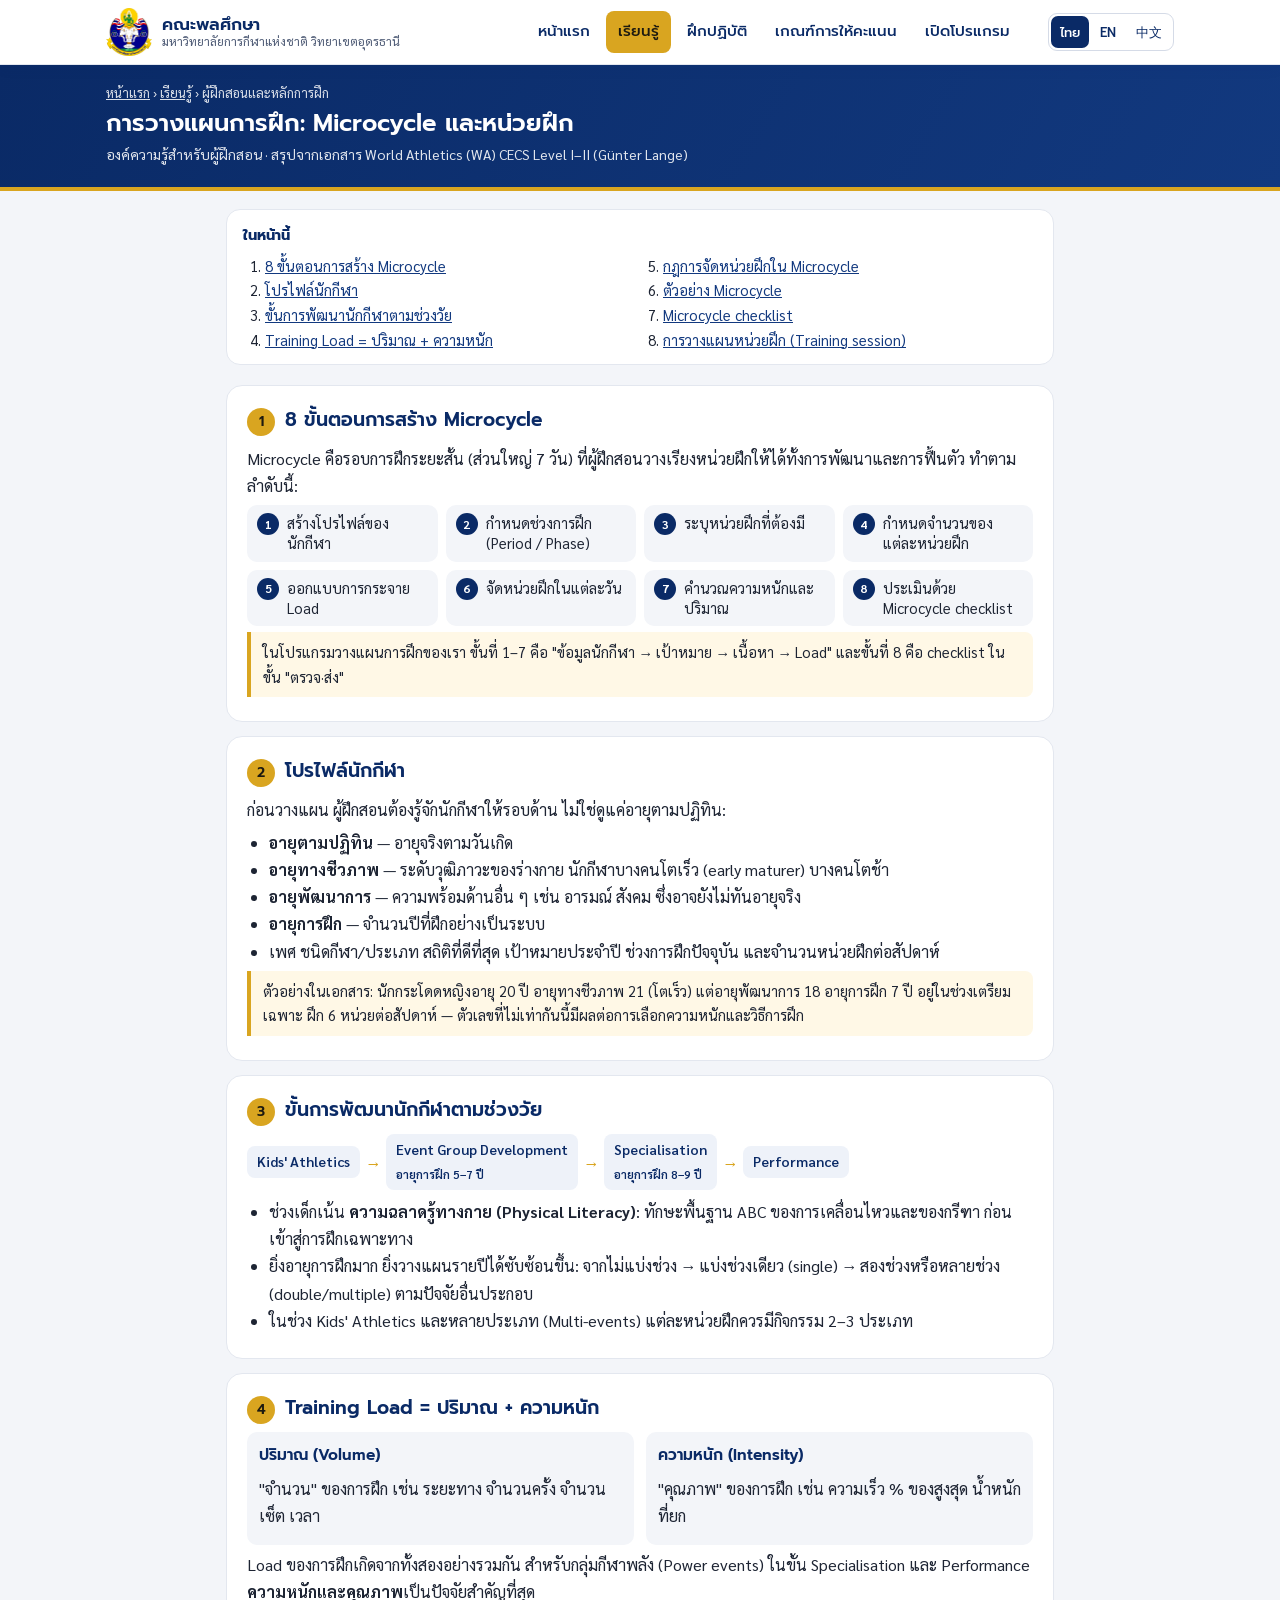
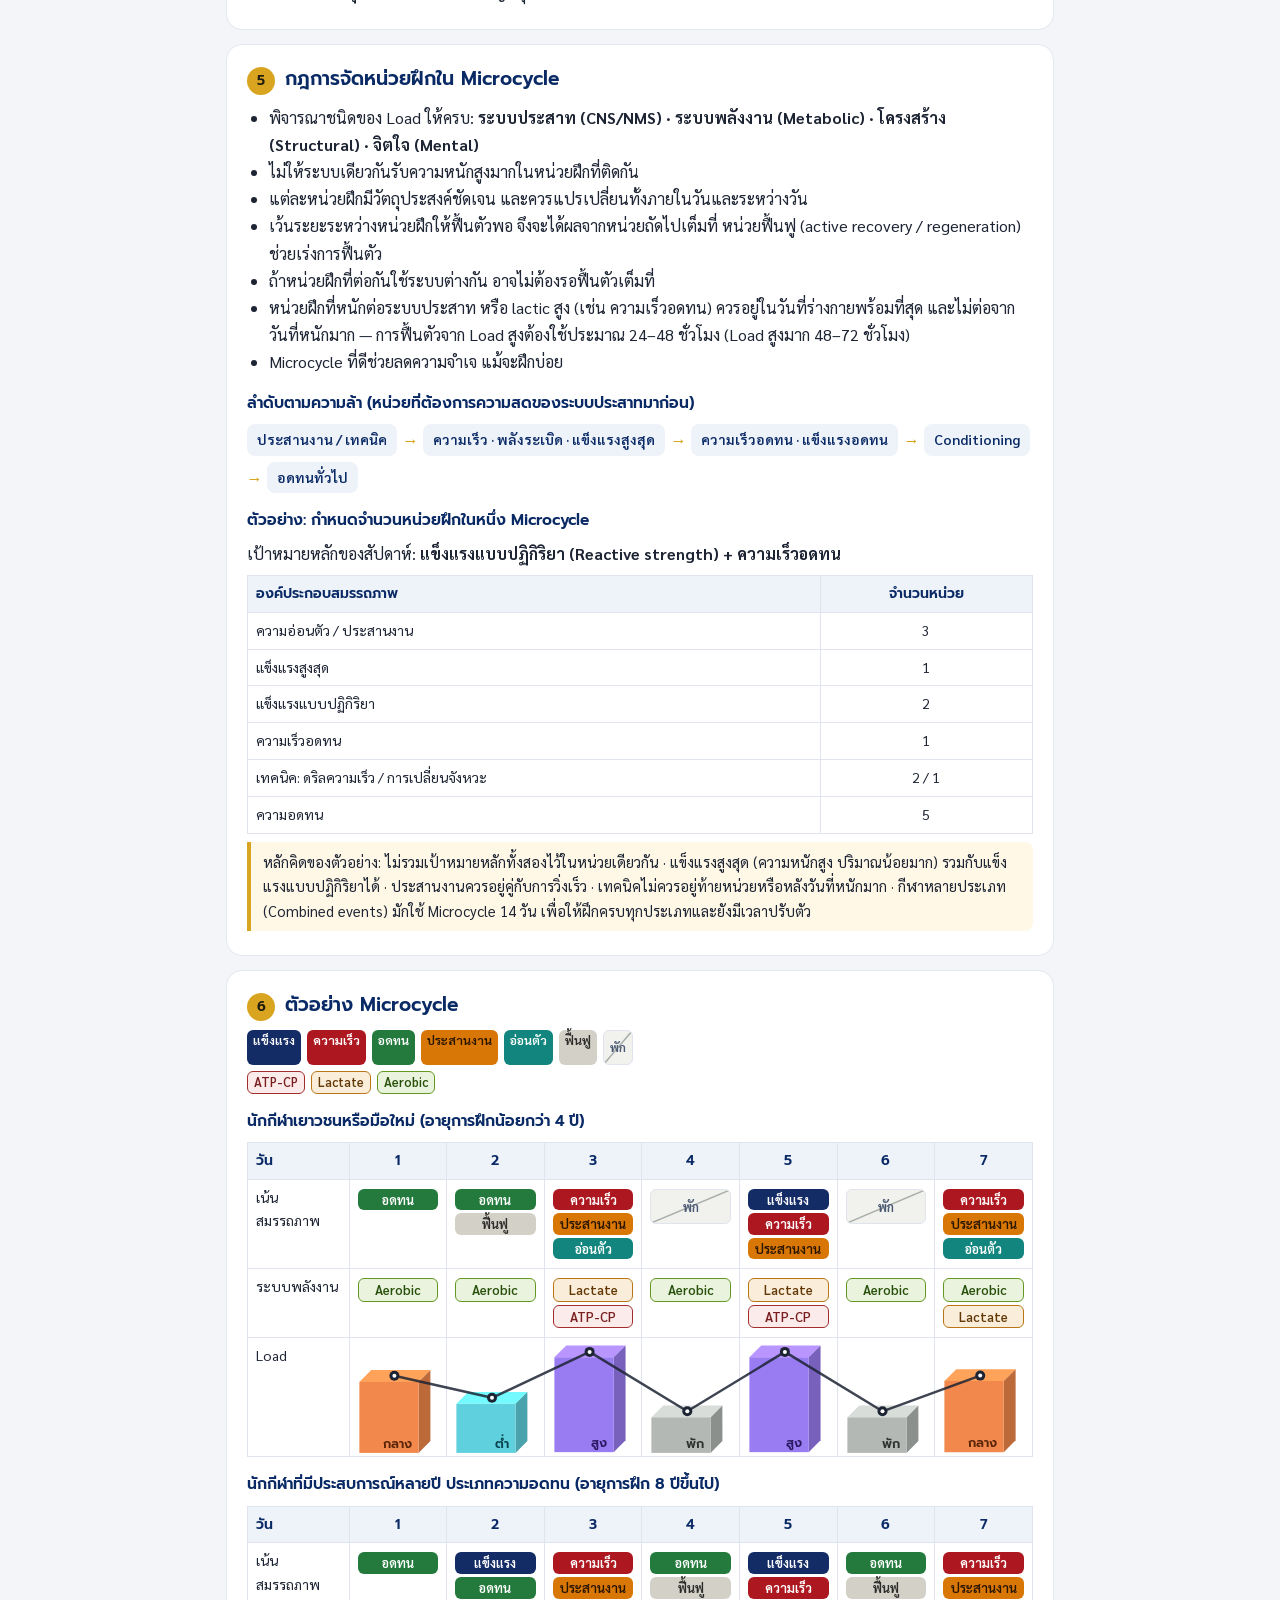
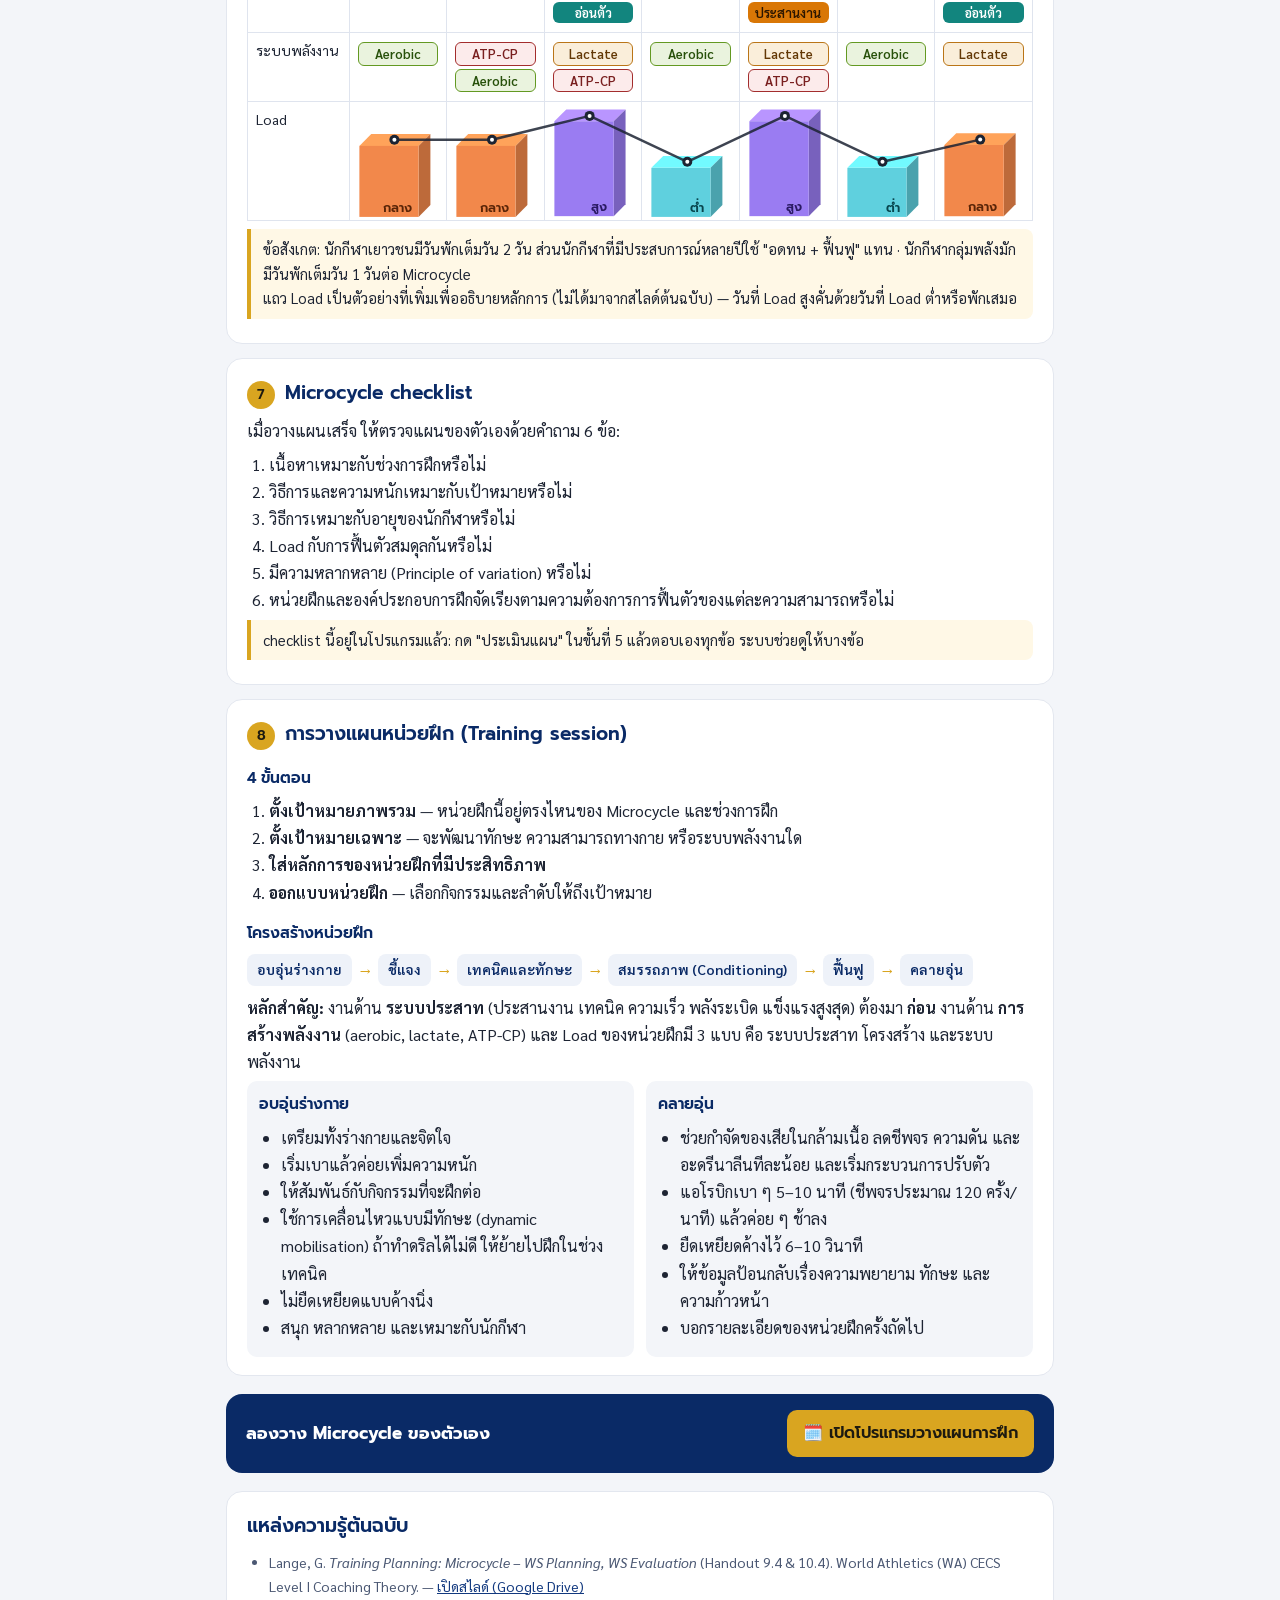
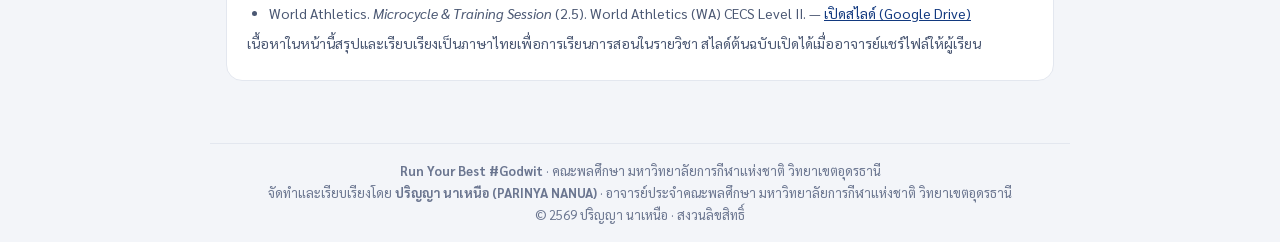
==== commit 3ea353a8: "Add EN and ZH language switch to knowledge, Macro, Meso and Session pages" ====
--- a/learn-planning.html
+++ b/learn-planning.html
@@ -149,5 +149,8 @@
 </main>
 <footer><b>Run Your Best #Godwit</b> · คณะพลศึกษา มหาวิทยาลัยการกีฬาแห่งชาติ วิทยาเขตอุดรธานี<br><span class="author">จัดทำและเรียบเรียงโดย <b>ปริญญา นาเหนือ (PARINYA NANUA)</b> · อาจารย์ประจำคณะพลศึกษา มหาวิทยาลัยการกีฬาแห่งชาติ วิทยาเขตอุดรธานี</span><br><span class="copy">© 2569 ปริญญา นาเหนือ · สงวนลิขสิทธิ์</span></footer>
 <script>function drawLL(){document.querySelectorAll(".tbl.wl").forEach(t=>{const r=t.querySelector("svg.lline");r&&r.remove();const c=t.getBoundingClientRect(),l=e=>e.toFixed(1),o=[...t.querySelectorAll("td.ld .ltop")].map(e=>{const n=e.getBoundingClientRect();return[n.left+n.width/2-c.left+t.scrollLeft,n.top+n.height/2-c.top+t.scrollTop]});o.length<2||t.insertAdjacentHTML("beforeend",`<svg class="lline" width="${t.scrollWidth}" height="${t.scrollHeight}" aria-hidden="true"><polyline points="${o.map(e=>l(e[0])+","+l(e[1])).join(" ")}"/>${o.map(e=>`<circle class="o" cx="${l(e[0])}" cy="${l(e[1])}" r="5"/><circle class="i" cx="${l(e[0])}" cy="${l(e[1])}" r="2"/>`).join("")}</svg>`)})}addEventListener("resize",drawLL),addEventListener("load",drawLL),document.fonts&&document.fonts.ready.then(drawLL),drawLL();</script>
+<script src="i18n-dict.js"></script>
+<script src="i18n-dict2.js"></script>
+<script src="i18n.js"></script>
 </body>
 </html>
